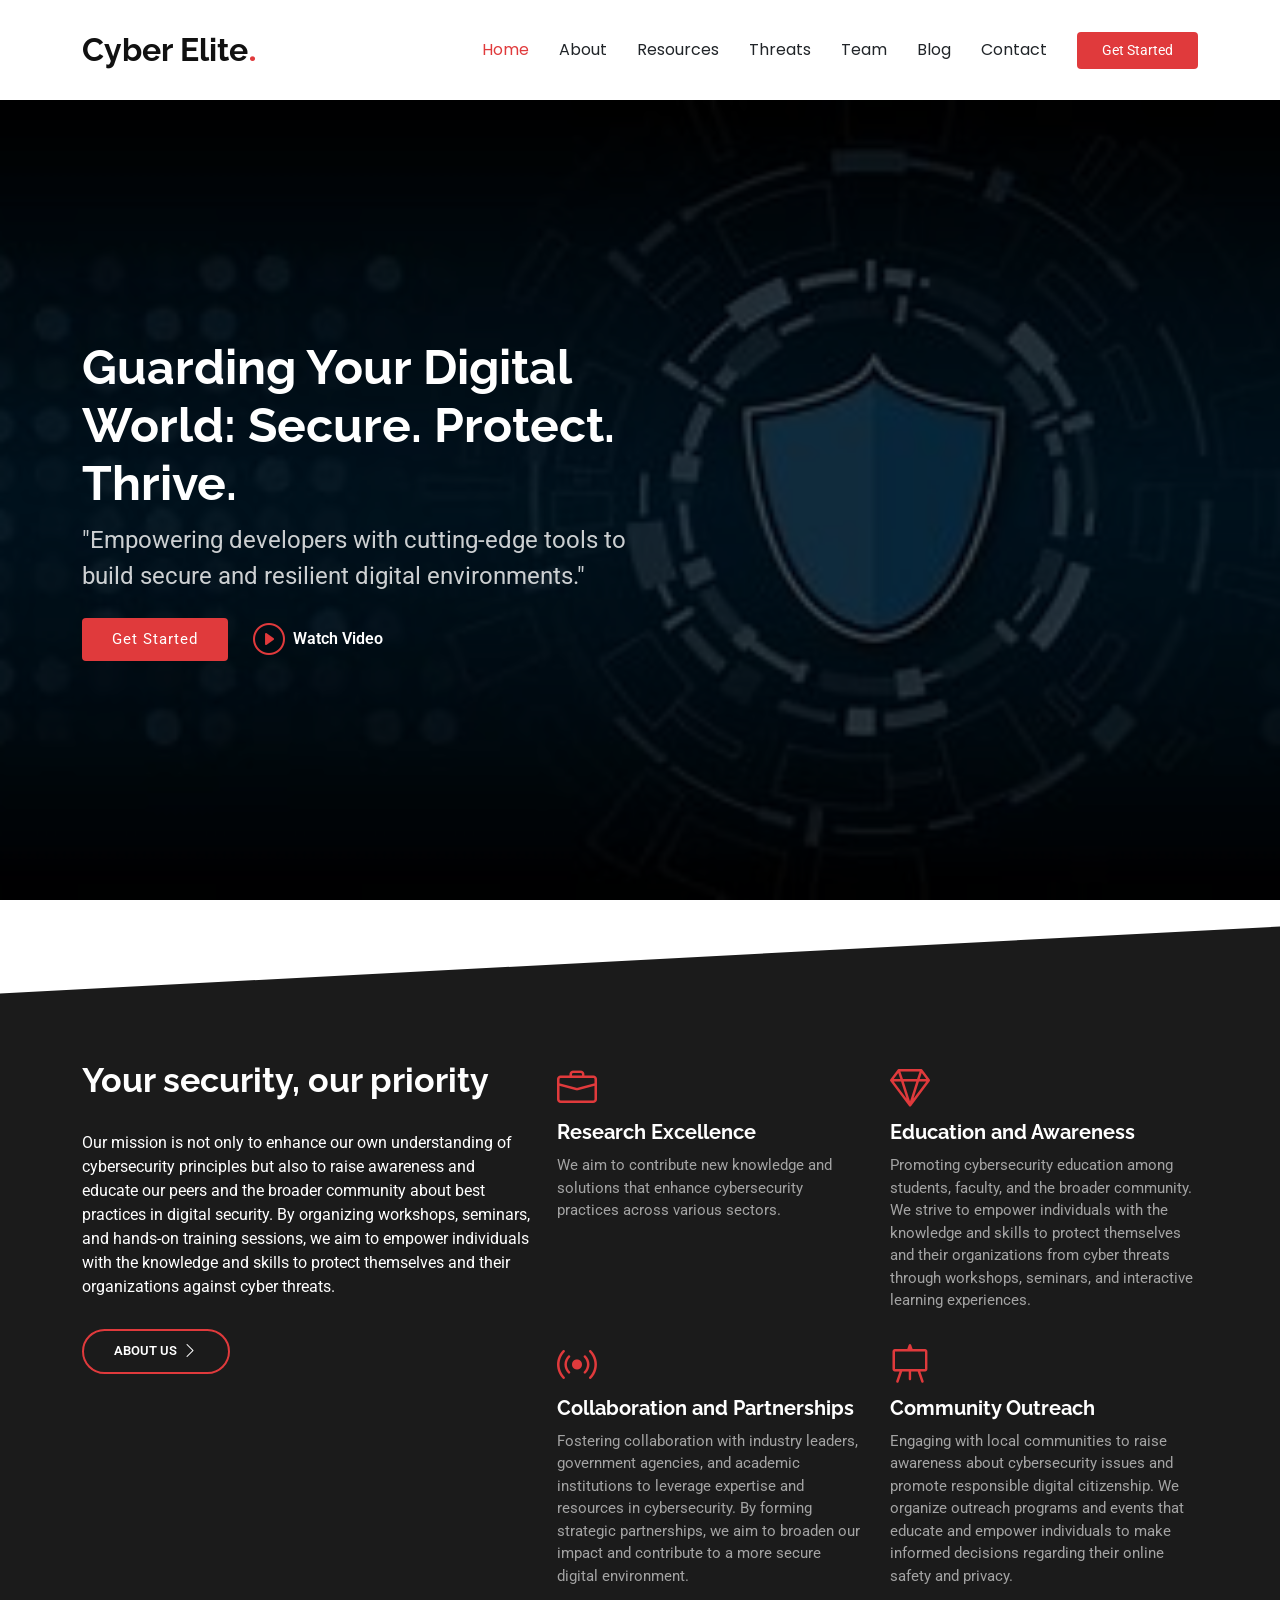
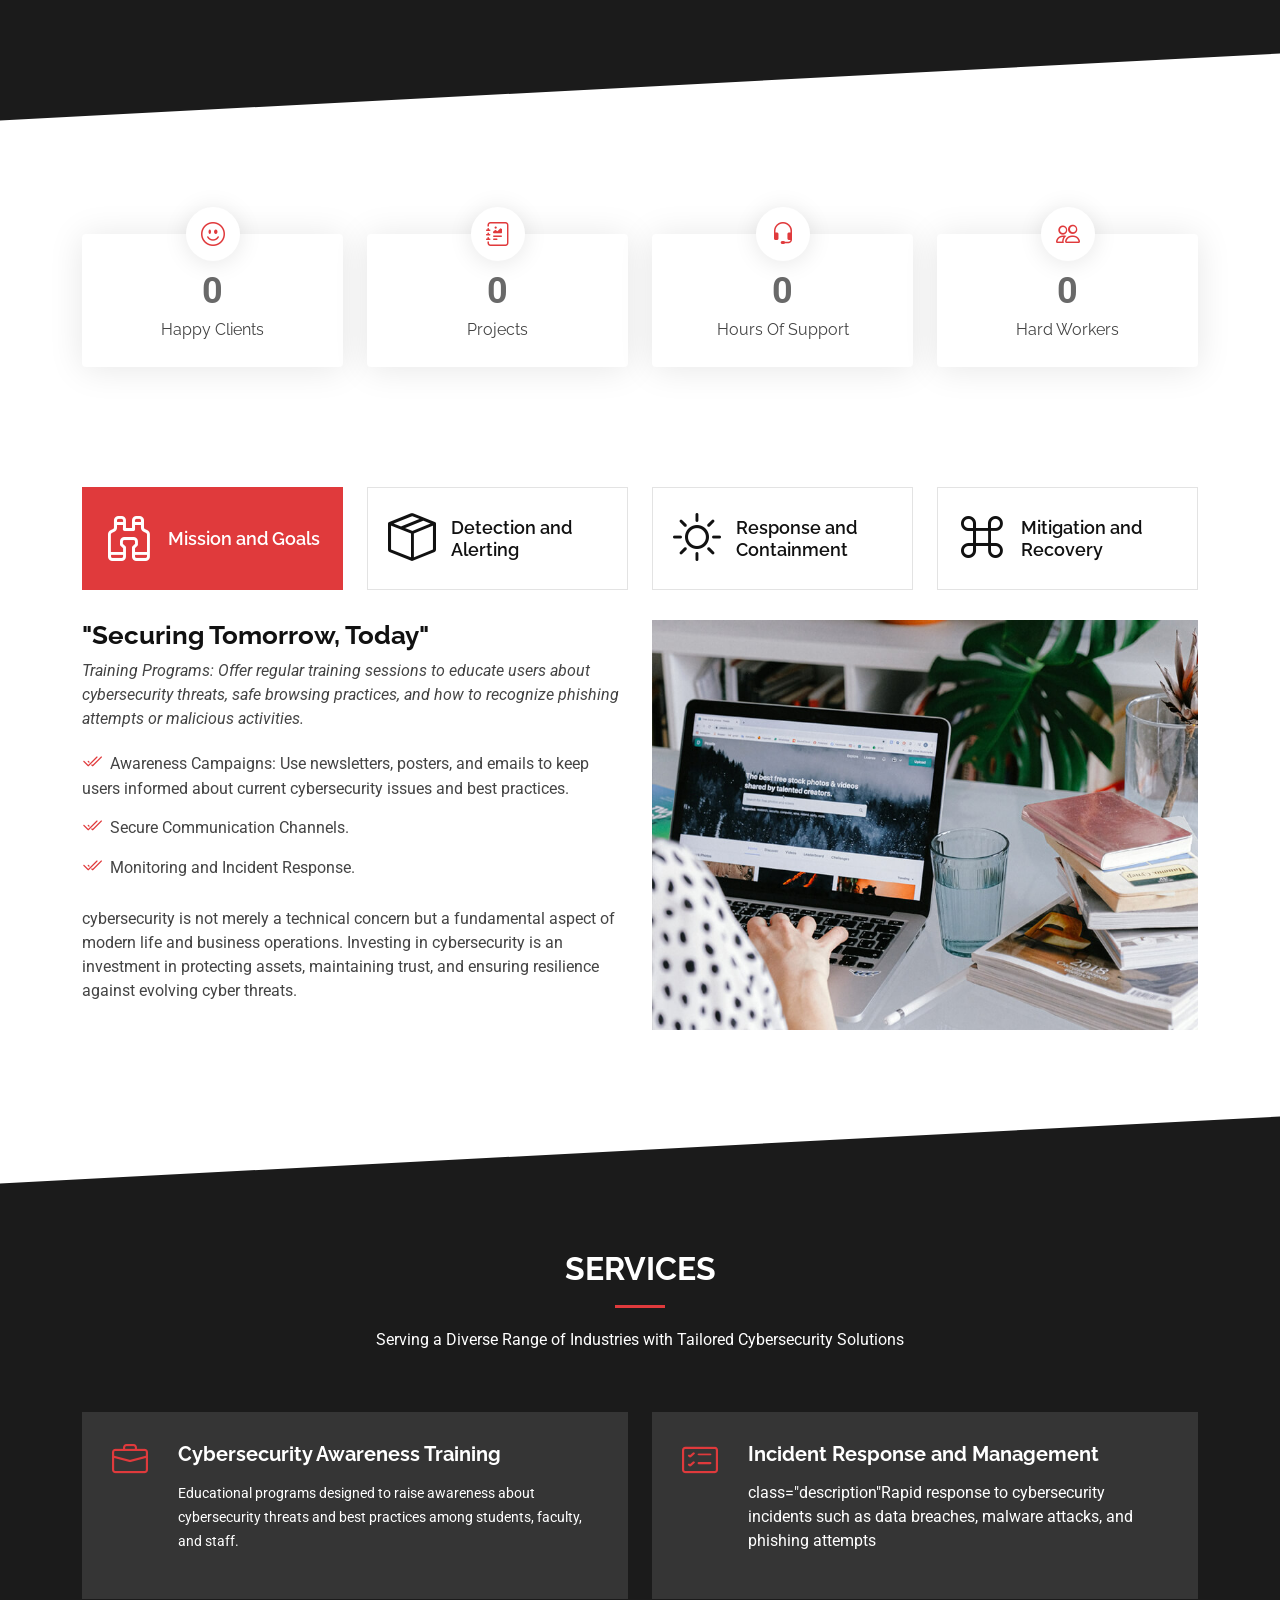
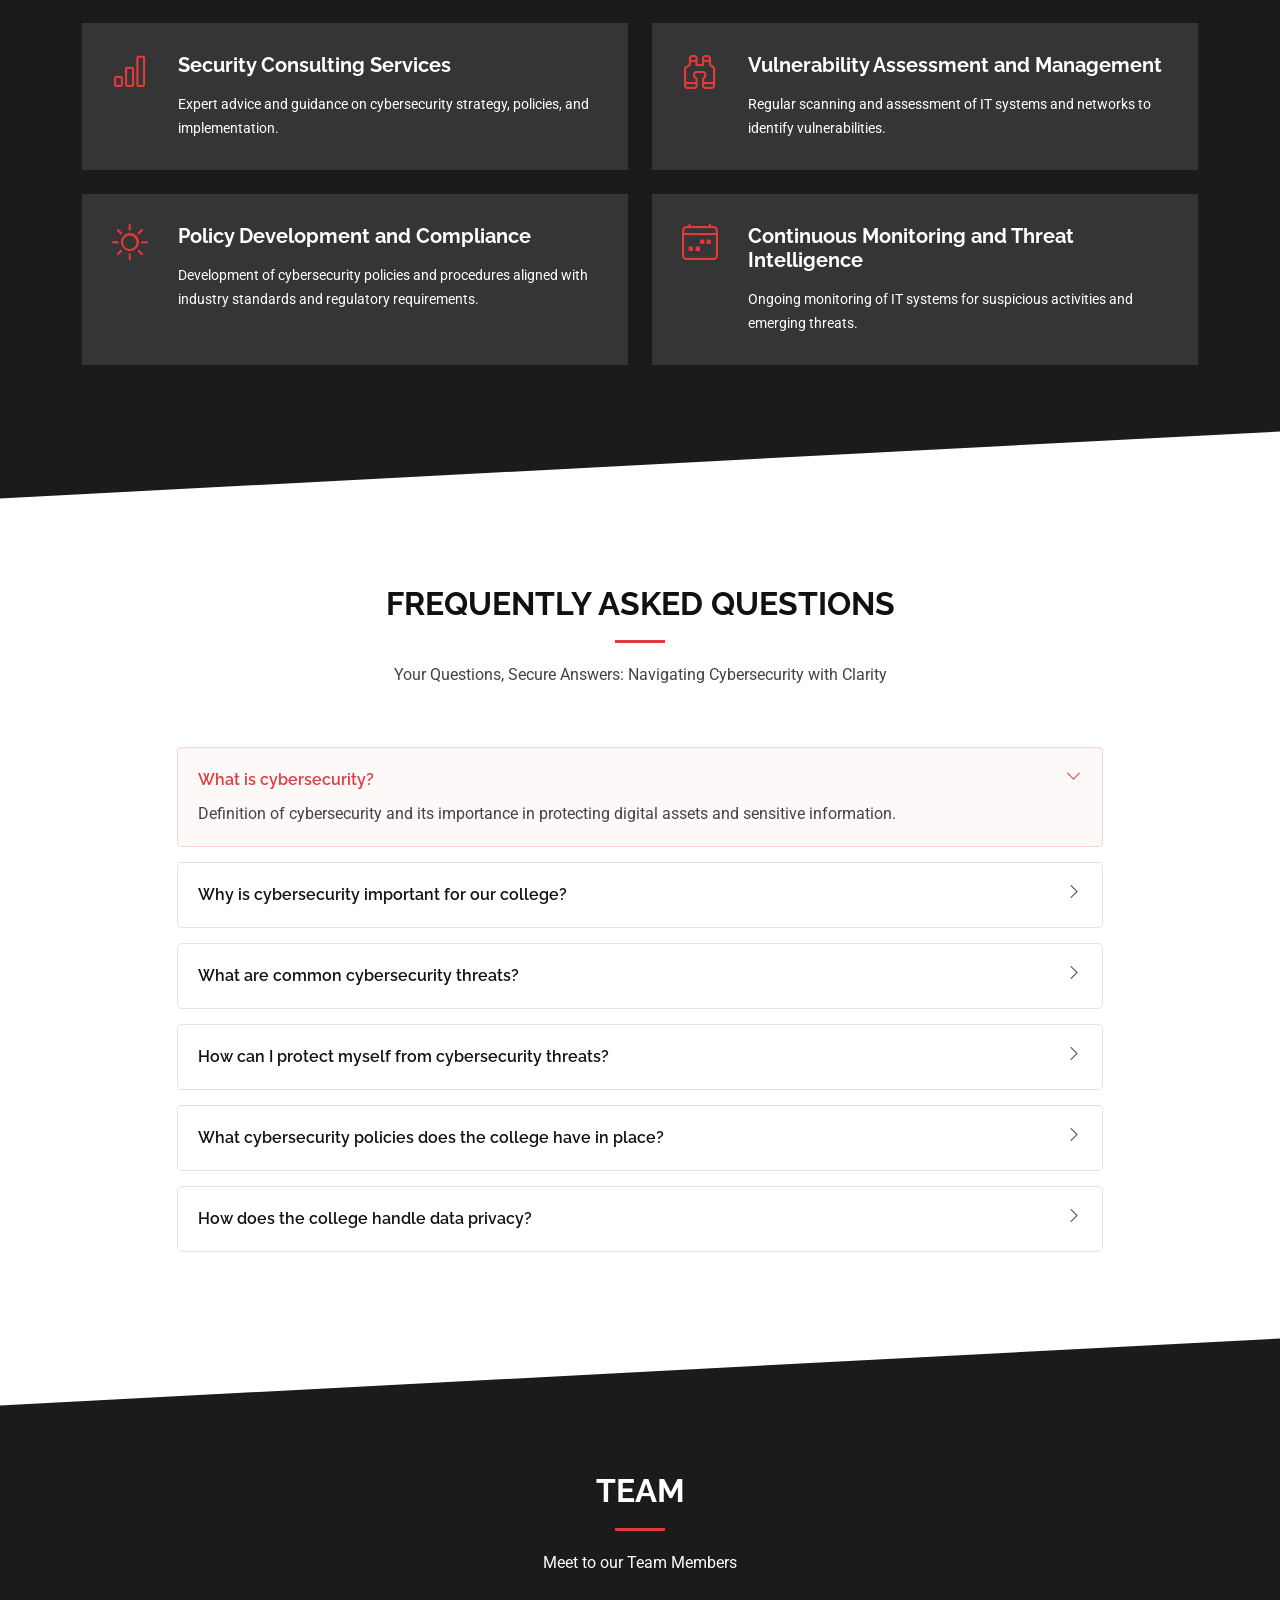
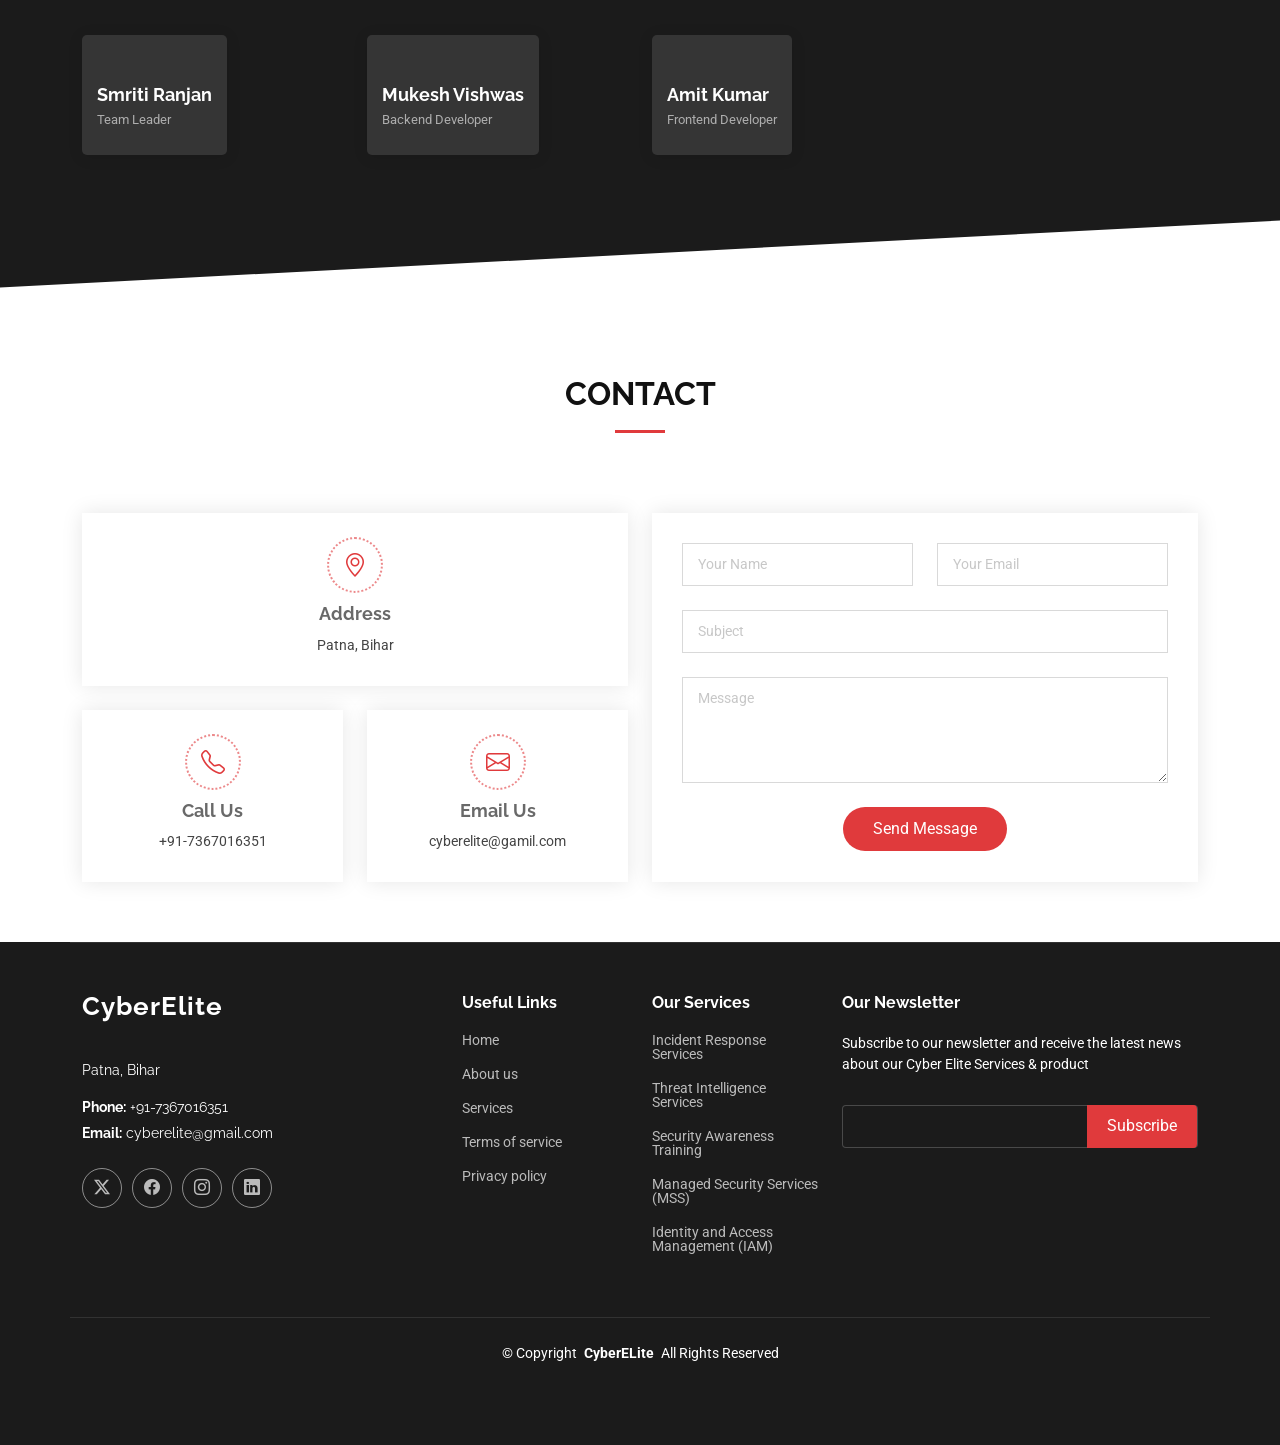
==== index.html @ 549f3710 "1st commit" ====
<!DOCTYPE html>
<html lang="en">

<head>
  <meta charset="utf-8">
  <meta content="width=device-width, initial-scale=1.0" name="viewport">
  <title>Cyber Elite</title>
  <meta content="" name="description">
  <meta content="" name="keywords">

  <!-- Favicons -->
  <link href="assets/img/favicon.png" rel="icon">
  <link href="assets/img/apple-touch-icon.png" rel="apple-touch-icon">

  <!-- Fonts -->
  <link href="https://fonts.googleapis.com" rel="preconnect">
  <link href="https://fonts.gstatic.com" rel="preconnect" crossorigin>
  <link href="https://fonts.googleapis.com/css2?family=Roboto:ital,wght@0,100;0,300;0,400;0,500;0,700;0,900;1,100;1,300;1,400;1,500;1,700;1,900&family=Poppins:ital,wght@0,100;0,200;0,300;0,400;0,500;0,600;0,700;0,800;0,900;1,100;1,200;1,300;1,400;1,500;1,600;1,700;1,800;1,900&family=Raleway:ital,wght@0,100;0,200;0,300;0,400;0,500;0,600;0,700;0,800;0,900;1,100;1,200;1,300;1,400;1,500;1,600;1,700;1,800;1,900&display=swap" rel="stylesheet">

  <!-- Vendor CSS Files -->
  <link href="assets/vendor/bootstrap/css/bootstrap.min.css" rel="stylesheet">
  <link href="assets/vendor/bootstrap-icons/bootstrap-icons.css" rel="stylesheet">
  <link href="assets/vendor/aos/aos.css" rel="stylesheet">
  <link href="assets/vendor/glightbox/css/glightbox.min.css" rel="stylesheet">
  <link href="assets/vendor/swiper/swiper-bundle.min.css" rel="stylesheet">

  <!-- Main CSS File -->
  <link href="assets/css/main.css" rel="stylesheet">

</head>

<body class="index-page">

  <header id="header" class="header d-flex align-items-center sticky-top">
    <div class="container-fluid container-xl position-relative d-flex align-items-center">

      <a href="index.html" class="logo d-flex align-items-center me-auto">
        <!-- Uncomment the line below if you also wish to use an image logo -->
        <!-- <img src="assets/img/logo.png" alt=""> -->
        <h1 class="sitename">Cyber Elite</h1>
        <span>.</span>
      </a>

      <nav id="navmenu" class="navmenu">
        <ul>
          <li><a href="#hero" class="active">Home<br></a></li>
          <li><a href="#about">About</a></li>
          <li><a href="#services">Resources</a></li>
          <li><a href="#portfolio">Threats</a></li>
          <li><a href="#team">Team</a></li>
          <li><a href="blog.html">Blog</a></li>
          <!-- <li class="dropdown"><a href="#"><span>Dropdown</span> <i class="bi bi-chevron-down toggle-dropdown"></i></a>
            <ul>
              <li><a href="#">Dropdown 1</a></li>
              <li class="dropdown"><a href="#"><span>Deep Dropdown</span> <i class="bi bi-chevron-down toggle-dropdown"></i></a>
                <ul>
                  <li><a href="#">Deep Dropdown 1</a></li>
                  <li><a href="#">Deep Dropdown 2</a></li>
                  <li><a href="#">Deep Dropdown 3</a></li>
                  <li><a href="#">Deep Dropdown 4</a></li>
                  <li><a href="#">Deep Dropdown 5</a></li>
                </ul>
              </li>
              <li><a href="#">Dropdown 2</a></li>
              <li><a href="#">Dropdown 3</a></li>
              <li><a href="#">Dropdown 4</a></li>
            </ul> 
          </li> -->
          <li><a href="#contact">Contact</a></li>
        </ul>
        <i class="mobile-nav-toggle d-xl-none bi bi-list"></i>
      </nav>

      <a class="btn-getstarted" href="registration.html">Get Started</a>

    </div>
  </header>

  <main class="main">

    <!-- Hero Section -->
    <section id="hero" class="hero section">

      <img src="assets/img/hero-bg.jpg" alt="" data-aos="fade-in">

      <div class="container">
        <div class="row">
          <div class="col-lg-6">
            <h2 data-aos="fade-up" data-aos-delay="100">Guarding Your Digital World: Secure. Protect. Thrive.</h2>
            <p data-aos="fade-up" data-aos-delay="200">"Empowering developers with cutting-edge tools to build secure and resilient digital environments."</p>
            <div class="d-flex mt-4" data-aos="fade-up" data-aos-delay="300">
              <a href="#about" class="btn-get-started">Get Started</a>
              <a href="" class="glightbox btn-watch-video d-flex align-items-center"><i class="bi bi-play-circle"></i><span>Watch Video</span></a>
            </div>

          </div>
        </div>
      </div>

    </section><!-- /Hero Section -->

    <!-- Clients Section -->
    <!-- <section id="clients" class="clients section">

      <div class="container" data-aos="fade-up" data-aos-delay="100">

        <div class="swiper init-swiper">
          <script type="application/json" class="swiper-config">
            {
              "loop": true,
              "speed": 600,
              "autoplay": {
                "delay": 5000
              },
              "slidesPerView": "auto",
              "pagination": {
                "el": ".swiper-pagination",
                "type": "bullets",
                "clickable": true
              },
              "breakpoints": {
                "320": {
                  "slidesPerView": 2,
                  "spaceBetween": 40
                },
                "480": {
                  "slidesPerView": 3,
                  "spaceBetween": 60
                },
                "640": {
                  "slidesPerView": 4,
                  "spaceBetween": 80
                },
                "992": {
                  "slidesPerView": 6,
                  "spaceBetween": 120
                }
              }
            }
          </script>
          <div class="swiper-wrapper align-items-center">
            <div class="swiper-slide"><img src="assets/img/clients/client-1.png" class="img-fluid" alt=""></div>
            <div class="swiper-slide"><img src="assets/img/clients/client-2.png" class="img-fluid" alt=""></div>
            <div class="swiper-slide"><img src="assets/img/clients/client-3.png" class="img-fluid" alt=""></div>
            <div class="swiper-slide"><img src="assets/img/clients/client-4.png" class="img-fluid" alt=""></div>
            <div class="swiper-slide"><img src="assets/img/clients/client-5.png" class="img-fluid" alt=""></div>
            <div class="swiper-slide"><img src="assets/img/clients/client-6.png" class="img-fluid" alt=""></div>
            <div class="swiper-slide"><img src="assets/img/clients/client-7.png" class="img-fluid" alt=""></div>
            <div class="swiper-slide"><img src="assets/img/clients/client-8.png" class="img-fluid" alt=""></div>
          </div>
          <div class="swiper-pagination"></div>
        </div>

      </div>

    </section> -->
    <!-- /Clients Section -->

    <!-- About Section -->
    <section id="about" class="about section section-bg dark-background">

      <div class="container position-relative">

        <div class="row gy-5">

          <div class="content col-xl-5 d-flex flex-column" data-aos="fade-up" data-aos-delay="100">
            <h3>Your security, our priority</h3>
            <p>
              Our mission is not only to enhance our own understanding of cybersecurity principles but also to raise awareness and educate our peers and the broader community about best practices in digital security. By organizing workshops, seminars, and hands-on training sessions, we aim to empower individuals with the knowledge and skills to protect themselves and their organizations against cyber threats.
            </p>
            <a href="#" class="about-btn align-self-center align-self-xl-start"><span>About us</span> <i class="bi bi-chevron-right"></i></a>
          </div>

          <div class="col-xl-7" data-aos="fade-up" data-aos-delay="200">
            <div class="row gy-4">

              <div class="col-md-6 icon-box position-relative">
                <i class="bi bi-briefcase"></i>
                <h4><a href="" class="stretched-link">Research Excellence</a></h4>
                <p>We aim to contribute new knowledge and solutions that enhance cybersecurity practices across various sectors.</p>
              </div><!-- Icon-Box -->

              <div class="col-md-6 icon-box position-relative">
                <i class="bi bi-gem"></i>
                <h4><a href="" class="stretched-link">Education and Awareness</a></h4>
                <p>Promoting cybersecurity education among students, faculty, and the broader community. We strive to empower individuals with the knowledge and skills to protect themselves and their organizations from cyber threats through workshops, seminars, and interactive learning experiences.</p>
              </div><!-- Icon-Box -->

              <div class="col-md-6 icon-box position-relative">
                <i class="bi bi-broadcast"></i>
                <h4><a href="" class="stretched-link">Collaboration and Partnerships</a></h4>
                <p>Fostering collaboration with industry leaders, government agencies, and academic institutions to leverage expertise and resources in cybersecurity. By forming strategic partnerships, we aim to broaden our impact and contribute to a more secure digital environment.</p>
              </div><!-- Icon-Box -->

              <div class="col-md-6 icon-box position-relative">
                <i class="bi bi-easel"></i>
                <h4><a href="" class="stretched-link">Community Outreach</a></h4>
                <p>Engaging with local communities to raise awareness about cybersecurity issues and promote responsible digital citizenship. We organize outreach programs and events that educate and empower individuals to make informed decisions regarding their online safety and privacy.</p>
              </div><!-- Icon-Box -->

            </div>
          </div>

        </div>

      </div>

    </section><!-- /About Section -->

    <!-- Stats Section -->
    <section id="stats" class="stats section">

      <div class="container" data-aos="fade-up" data-aos-delay="100">

        <div class="row gy-4">

          <div class="col-lg-3 col-md-6 d-flex flex-column align-items-center">
            <i class="bi bi-emoji-smile"></i>
            <div class="stats-item">
              <span data-purecounter-start="0" data-purecounter-end="0" data-purecounter-duration="1" class="purecounter"></span>
              <p>Happy Clients</p>
            </div>
          </div><!-- End Stats Item -->

          <div class="col-lg-3 col-md-6 d-flex flex-column align-items-center">
            <i class="bi bi-journal-richtext"></i>
            <div class="stats-item">
              <span data-purecounter-start="0" data-purecounter-end="0" data-purecounter-duration="1" class="purecounter"></span>
              <p>Projects</p>
            </div>
          </div><!-- End Stats Item -->

          <div class="col-lg-3 col-md-6 d-flex flex-column align-items-center">
            <i class="bi bi-headset"></i>
            <div class="stats-item">
              <span data-purecounter-start="0" data-purecounter-end="0" data-purecounter-duration="1" class="purecounter"></span>
              <p>Hours Of Support</p>
            </div>
          </div><!-- End Stats Item -->

          <div class="col-lg-3 col-md-6 d-flex flex-column align-items-center">
            <i class="bi bi-people"></i>
            <div class="stats-item">
              <span data-purecounter-start="0" data-purecounter-end="0" data-purecounter-duration="1" class="purecounter"></span>
              <p>Hard Workers</p>
            </div>
          </div><!-- End Stats Item -->

        </div>

      </div>

    </section><!-- /Stats Section -->

    <!-- Tabs Section -->
    <section id="tabs" class="tabs section">

      <div class="container">

        <ul class="nav nav-tabs row  d-flex" data-aos="fade-up" data-aos-delay="100">
          <li class="nav-item col-3">
            <a class="nav-link active show" data-bs-toggle="tab" data-bs-target="#tabs-tab-1">
              <i class="bi bi-binoculars"></i>
              <h4 class="d-none d-lg-block">Mission and Goals</h4>
            </a>
          </li>
          <li class="nav-item col-3">
            <a class="nav-link" data-bs-toggle="tab" data-bs-target="#tabs-tab-2">
              <i class="bi bi-box-seam"></i>
              <h4 class="d-none d-lg-block">Detection and Alerting</h4>
            </a>
          </li>
          <li class="nav-item col-3">
            <a class="nav-link" data-bs-toggle="tab" data-bs-target="#tabs-tab-3">
              <i class="bi bi-brightness-high"></i>
              <h4 class="d-none d-lg-block">Response and Containment</h4>
            </a>
          </li>
          <li class="nav-item col-3">
            <a class="nav-link" data-bs-toggle="tab" data-bs-target="#tabs-tab-4">
              <i class="bi bi-command"></i>
              <h4 class="d-none d-lg-block">Mitigation and Recovery</h4>
            </a>
          </li>
        </ul>
        <!-- End Tab Nav -->

        <div class="tab-content" data-aos="fade-up" data-aos-delay="200">

          <div class="tab-pane fade active show" id="tabs-tab-1">
            <div class="row">
              <div class="col-lg-6 order-2 order-lg-1 mt-3 mt-lg-0">
                <h3>"Securing Tomorrow, Today"</h3>
                <p class="fst-italic">
                  Training Programs: Offer regular training sessions to educate users about cybersecurity threats, safe browsing practices, and how to recognize phishing attempts or malicious activities.
                </p>
                <ul>
                  <li><i class="bi bi-check2-all"></i>
                    <spab>Awareness Campaigns: Use newsletters, posters, and emails to keep users informed about current cybersecurity issues and best practices.</spab>
                  </li>
                  <li><i class="bi bi-check2-all"></i> <span>Secure Communication Channels</span>.</li>
                  <li><i class="bi bi-check2-all"></i> <span>Monitoring and Incident Response.</span></li>
                </ul>
                <p>
                  cybersecurity is not merely a technical concern but a fundamental aspect of modern life and business operations. Investing in cybersecurity is an investment in protecting assets, maintaining trust, and ensuring resilience against evolving cyber threats.



                </p>
              </div>
              <div class="col-lg-6 order-1 order-lg-2 text-center">
                <img src="assets/img/working-1.jpg" alt="" class="img-fluid">
              </div>
            </div>
          </div><!-- End Tab Content Item -->
<!-- 
          <div class="tab-pane fade" id="tabs-tab-2">
            <div class="row">
              <div class="col-lg-6 order-2 order-lg-1 mt-3 mt-lg-0">
                <h3>Neque exercitationem debitis soluta quos debitis quo mollitia officia est</h3>
                <p>
                  Ullamco laboris nisi ut aliquip ex ea commodo consequat. Duis aute irure dolor in reprehenderit in voluptate
                  velit esse cillum dolore eu fugiat nulla pariatur. Excepteur sint occaecat cupidatat non proident, sunt in
                  culpa qui officia deserunt mollit anim id est laborum
                </p>
                <p class="fst-italic">
                  Lorem ipsum dolor sit amet, consectetur adipiscing elit, sed do eiusmod tempor incididunt ut labore et dolore
                  magna aliqua.
                </p>
                <ul>
                  <li><i class="bi bi-check2-all"></i> <span>Ullamco laboris nisi ut aliquip ex ea commodo consequat.</span></li>
                  <li><i class="bi bi-check2-all"></i> <span>Duis aute irure dolor in reprehenderit in voluptate velit.</span></li>
                  <li><i class="bi bi-check2-all"></i> <span>Provident mollitia neque rerum asperiores dolores quos qui a. Ipsum neque dolor voluptate nisi sed.</span></li>
                  <li><i class="bi bi-check2-all"></i> <span>Ullamco laboris nisi ut aliquip ex ea commodo consequat. Duis aute irure dolor in reprehenderit in voluptate trideta storacalaperda mastiro dolore eu fugiat nulla pariatur.</span></li>
                </ul>
              </div>
              <div class="col-lg-6 order-1 order-lg-2 text-center">
                <img src="assets/img/working-2.jpg" alt="" class="img-fluid">
              </div>
            </div>
          </div> -->
          <!-- End Tab Content Item -->
<!-- 
          <div class="tab-pane fade" id="tabs-tab-3">
            <div class="row">
              <div class="col-lg-6 order-2 order-lg-1 mt-3 mt-lg-0">
                <h3>Voluptatibus commodi ut accusamus ea repudiandae ut autem dolor ut assumenda</h3>
                <p>
                  Ullamco laboris nisi ut aliquip ex ea commodo consequat. Duis aute irure dolor in reprehenderit in voluptate
                  velit esse cillum dolore eu fugiat nulla pariatur. Excepteur sint occaecat cupidatat non proident, sunt in
                  culpa qui officia deserunt mollit anim id est laborum
                </p>
                <ul>
                  <li><i class="bi bi-check2-all"></i> <span>Ullamco laboris nisi ut aliquip ex ea commodo consequat.</span></li>
                  <li><i class="bi bi-check2-all"></i> <span>Duis aute irure dolor in reprehenderit in voluptate velit.</span></li>
                  <li><i class="bi bi-check2-all"></i> <span>Provident mollitia neque rerum asperiores dolores quos qui a. Ipsum neque dolor voluptate nisi sed.</span></li>
                </ul>
                <p class="fst-italic">
                  Lorem ipsum dolor sit amet, consectetur adipiscing elit, sed do eiusmod tempor incididunt ut labore et dolore
                  magna aliqua.
                </p>
              </div>
              <div class="col-lg-6 order-1 order-lg-2 text-center">
                <img src="assets/img/working-3.jpg" alt="" class="img-fluid">
              </div>
            </div>
          </div> -->
          <!-- End Tab Content Item -->

          <!-- <div class="tab-pane fade" id="tabs-tab-4">
            <div class="row">
              <div class="col-lg-6 order-2 order-lg-1 mt-3 mt-lg-0">
                <h3>Omnis fugiat ea explicabo sunt dolorum asperiores sequi inventore rerum</h3>
                <p>
                  Ullamco laboris nisi ut aliquip ex ea commodo consequat. Duis aute irure dolor in reprehenderit in voluptate
                  velit esse cillum dolore eu fugiat nulla pariatur. Excepteur sint occaecat cupidatat non proident, sunt in
                  culpa qui officia deserunt mollit anim id est laborum
                </p>
                <p class="fst-italic">
                  Lorem ipsum dolor sit amet, consectetur adipiscing elit, sed do eiusmod tempor incididunt ut labore et dolore
                  magna aliqua.
                </p>
                <ul>
                  <li><i class="bi bi-check2-all"></i> <span>Ullamco laboris nisi ut aliquip ex ea commodo consequat.</span></li>
                  <li><i class="bi bi-check2-all"></i> <span>Duis aute irure dolor in reprehenderit in voluptate velit.</span></li>
                  <li><i class="bi bi-check2-all"></i> <span>Ullamco laboris nisi ut aliquip ex ea commodo consequat. Duis aute irure dolor in reprehenderit in voluptate trideta storacalaperda mastiro dolore eu fugiat nulla pariatur.</span></li>
                </ul>
              </div>
              <div class="col-lg-6 order-1 order-lg-2 text-center">
                <img src="assets/img/working-4.jpg" alt="" class="img-fluid">
              </div>
            </div>
          </div> -->
          <!-- End Tab Content Item -->

        </div>

      </div>

    </section><!-- /Tabs Section -->

    <!-- Services Section -->
    <section id="services" class="services section section-bg dark-background">

      <!-- Section Title -->
      <div class="container section-title" data-aos="fade-up">
        <h2>Services</h2>
        <p>Serving a Diverse Range of Industries with Tailored
          Cybersecurity
          Solutions</p>
      </div><!-- End Section Title -->

      <div class="container">

        <div class="row gy-4">

          <div class="col-md-6" data-aos="fade-up" data-aos-delay="100">
            <div class="service-item d-flex position-relative h-100">
              <i class="bi bi-briefcase icon flex-shrink-0"></i>
              <div>
                <h4 class="title"><a href="service-details.html" class="stretched-link">Cybersecurity Awareness Training</a></h4>
                <p class="description">Educational programs designed to raise awareness about cybersecurity threats and best practices among students, faculty, and staff.</p>
              </div>
            </div>
          </div><!-- End Service Item -->

          <div class="col-md-6" data-aos="fade-up" data-aos-delay="200">
            <div class="service-item d-flex position-relative h-100">
              <i class="bi bi-card-checklist icon flex-shrink-0"></i>
              <div>
                <h4 class="title"><a href="service-details.html" class="stretched-link">Incident Response and Management</a></h4>
                <p> class="description"Rapid response to cybersecurity incidents such as data breaches, malware attacks, and phishing attempts</p>
              </div>
            </div>
          </div><!-- End Service Item -->

          <div class="col-md-6" data-aos="fade-up" data-aos-delay="300">
            <div class="service-item d-flex position-relative h-100">
              <i class="bi bi-bar-chart icon flex-shrink-0"></i>
              <div>
                <h4 class="title"><a href="service-details.html" class="stretched-link">Security Consulting Services</a></h4>
                <p class="description">Expert advice and guidance on cybersecurity strategy, policies, and implementation.</p>
              </div>
            </div>
          </div><!-- End Service Item -->

          <div class="col-md-6" data-aos="fade-up" data-aos-delay="400">
            <div class="service-item d-flex position-relative h-100">
              <i class="bi bi-binoculars icon flex-shrink-0"></i>
              <div>
                <h4 class="title"><a href="service-details.html" class="stretched-link">Vulnerability Assessment and Management</a></h4>
                <p class="description">Regular scanning and assessment of IT systems and networks to identify vulnerabilities.</p>
              </div>
            </div>
          </div><!-- End Service Item -->

          <div class="col-md-6" data-aos="fade-up" data-aos-delay="500">
            <div class="service-item d-flex position-relative h-100">
              <i class="bi bi-brightness-high icon flex-shrink-0"></i>
              <div>
                <h4 class="title"><a href="service-details.html" class="stretched-link">Policy Development and Compliance</a></h4>
                <p class="description">Development of cybersecurity policies and procedures aligned with industry standards and regulatory requirements.</p>
              </div>
            </div>
          </div><!-- End Service Item -->

          <div class="col-md-6" data-aos="fade-up" data-aos-delay="600">
            <div class="service-item d-flex position-relative h-100">
              <i class="bi bi-calendar4-week icon flex-shrink-0"></i>
              <div>
                <h4 class="title"><a href="service-details.html" class="stretched-link">Continuous Monitoring and Threat Intelligence</a></h4>
                <p class="description">Ongoing monitoring of IT systems for suspicious activities and emerging threats.</p>
              </div>
            </div>
          </div><!-- End Service Item -->

        </div>

      </div>

    </section><!-- /Services Section -->

  

    <!-- Faq Section -->
    <section id="faq" class="faq section">

      <!-- Section Title -->
      <div class="container section-title" data-aos="fade-up">
        <h2>Frequently Asked Questions</h2>
        <p>Your Questions, Secure Answers: Navigating Cybersecurity with Clarity</p>
      </div><!-- End Section Title -->

      <div class="container">

        <div class="row justify-content-center">

          <div class="col-lg-10" data-aos="fade-up" data-aos-delay="100">

            <div class="faq-container">

              <div class="faq-item faq-active">
                <h3>What is cybersecurity?</h3>
                <div class="faq-content">
                  <p>Definition of cybersecurity and its importance in protecting digital assets and sensitive information.</p>
                </div>
                <i class="faq-toggle bi bi-chevron-right"></i>
              </div><!-- End Faq item-->

              <div class="faq-item">
                <h3>Why is cybersecurity important for our college?</h3>
                <div class="faq-content">
                  <p>Explanation of the specific risks faced by educational institutions and the potential impact of cyber threats.</p>
                </div>
                <i class="faq-toggle bi bi-chevron-right"></i>
              </div><!-- End Faq item-->

              <div class="faq-item">
                <h3>What are common cybersecurity threats?</h3>
                <div class="faq-content">
                  <p>Overview of common threats such as malware, phishing, ransomware, and social engineering, with examples.</p>
                </div>
                <i class="faq-toggle bi bi-chevron-right"></i>
              </div><!-- End Faq item-->

              <div class="faq-item">
                <h3>How can I protect myself from cybersecurity threats?</h3>
                <div class="faq-content">
                  <p>Tips and best practices for students, faculty, and staff to enhance their personal cybersecurity posture.</p>
                </div>
                <i class="faq-toggle bi bi-chevron-right"></i>
              </div><!-- End Faq item-->

              <div class="faq-item">
                <h3>What cybersecurity policies does the college have in place?</h3>
                <div class="faq-content">
                  <p>Overview of the college’s cybersecurity policies, including data protection, access control, and incident response.</p>
                </div>
                <i class="faq-toggle bi bi-chevron-right"></i>
              </div><!-- End Faq item-->

              <div class="faq-item">
                <h3>How does the college handle data privacy?</h3>
                <div class="faq-content">
                  <p>Explanation of how the college protects and manages personal and sensitive information in compliance with privacy regulations.</p>
                </div>
                <i class="faq-toggle bi bi-chevron-right"></i>
              </div><!-- End Faq item-->

            </div>

          </div><!-- End Faq Column-->

        </div>

      </div>

    </section><!-- /Faq Section -->

    <!-- Team Section -->
    <section id="team" class="team section section-bg dark-background">

      <!-- Section Title -->
      <div class="container section-title" data-aos="fade-up">
        <h2>Team</h2>
        <p> Meet to our Team Members</p>
      </div><!-- End Section Title -->

      <div class="container">

        <div class="row gy-4">

          <div class="col-lg-3 col-md-6 d-flex align-items-stretch" data-aos="fade-up" data-aos-delay="100">
            <div class="team-member">
              <div class="member-img">
                <img src="C:\Users\Smriti-R\Downloads\CyberElite\smriti\assets\img\team\Smriti.jpeg" class="img-fluid" alt="">
                <div class="social">
                  <a href=""><i class="bi bi-twitter-x"></i></a>
                  <a href=""><i class="bi bi-facebook"></i></a>
                  <a href=""><i class="bi bi-instagram"></i></a>
                  <a href=""><i class="bi bi-linkedin"></i></a>
                </div>
              </div>
              <div class="member-info">
                <h4>Smriti Ranjan</h4>
                <span>Team Leader</span>
              </div>
            </div>
          </div><!-- End Team Member -->

          <div class="col-lg-3 col-md-6 d-flex align-items-stretch" data-aos="fade-up" data-aos-delay="200">
            <div class="team-member">
              <div class="member-img">
                <img src="C:\Users\Smriti-R\Downloads\CyberElite\smriti\assets\img\team\Mukesh.jpg" class="img-fluid" alt="">
                <div class="social">
                  <a href=""><i class="bi bi-twitter-x"></i></a>
                  <a href=""><i class="bi bi-facebook"></i></a>
                  <a href=""><i class="bi bi-instagram"></i></a>
                  <a href=""><i class="bi bi-linkedin"></i></a>
                </div>
              </div>
              <div class="member-info">
                <h4>Mukesh Vishwas</h4>
                <span>Backend Developer</span>
              </div>
            </div>
          </div><!-- End Team Member -->

          <div class="col-lg-3 col-md-6 d-flex align-items-stretch" data-aos="fade-up" data-aos-delay="300">
            <div class="team-member">
              <div class="member-img">
                <img src="C:\Users\Smriti-R\Downloads\CyberElite\smriti\assets\img\team\Amit.jpeg" class="img-fluid" alt="">
                <div class="social">
                  <a href=""><i class="bi bi-twitter-x"></i></a>
                  <a href=""><i class="bi bi-facebook"></i></a>
                  <a href=""><i class="bi bi-instagram"></i></a>
                  <a href=""><i class="bi bi-linkedin"></i></a>
                </div>
              </div>
              <div class="member-info">
                <h4>Amit Kumar</h4>
                <span>Frontend Developer</span>
              </div>
            </div>
          </div><!-- End Team Member -->

          

        </div>

      </div>

    </section><!-- /Team Section -->

    <!-- Contact Section -->
    <section id="contact" class="contact section">

      <!-- Section Title -->
      <div class="container section-title" data-aos="fade-up">
        <h2>Contact</h2>
        <p></p>
      </div><!-- End Section Title -->

      <div class="container" data-aos="fade-up" data-aos-delay="100">

        <div class="row gy-4">
          <div class="col-lg-6 ">
            <div class="row gy-4">

              <div class="col-lg-12">
                <div class="info-item d-flex flex-column justify-content-center align-items-center" data-aos="fade-up" data-aos-delay="200">
                  <i class="bi bi-geo-alt"></i>
                  <h3>Address</h3>
                  <p>Patna, Bihar</p>
                </div>
              </div><!-- End Info Item -->

              <div class="col-md-6">
                <div class="info-item d-flex flex-column justify-content-center align-items-center" data-aos="fade-up" data-aos-delay="300">
                  <i class="bi bi-telephone"></i>
                  <h3>Call Us</h3>
                  <p>+91-7367016351</p>
                </div>
              </div><!-- End Info Item -->

              <div class="col-md-6">
                <div class="info-item d-flex flex-column justify-content-center align-items-center" data-aos="fade-up" data-aos-delay="400">
                  <i class="bi bi-envelope"></i>
                  <h3>Email Us</h3>
                  <p>cyberelite@gamil.com</p>
                </div>
              </div><!-- End Info Item -->

            </div>
          </div>

          <div class="col-lg-6">
            <form action="#" method="post" class="php-email-form" data-aos="fade-up" data-aos-delay="500">
              <div class="row gy-4">

                <div class="col-md-6">
                  <input type="text" name="name" class="form-control" placeholder="Your Name" required="">
                </div>

                <div class="col-md-6 ">
                  <input type="email" class="form-control" name="email" placeholder="Your Email" required="">
                </div>

                <div class="col-md-12">
                  <input type="text" class="form-control" name="subject" placeholder="Subject" required="">
                </div>

                <div class="col-md-12">
                  <textarea class="form-control" name="message" rows="4" placeholder="Message" required=""></textarea>
                </div>

                <div class="col-md-12 text-center">
                  <div class="loading">Loading</div>
                  <div class="error-message"></div>
                  <div class="sent-message">Your message has been sent. Thank you!</div>

                  <button type="submit">Send Message</button>
                </div>

              </div>
            </form>
          </div><!-- End Contact Form -->

        </div>

      </div>

    </section><!-- /Contact Section -->

  </main>

  <footer id="footer" class="footer dark-background">

    <div class="container footer-top">
      <div class="row gy-4">
        <div class="col-lg-4 col-md-6 footer-about">
          <a href="index.html" class="logo d-flex align-items-center">
            <span class="sitename">CyberElite</span>
          </a>
          <div class="footer-contact pt-3">
           
            <p>Patna, Bihar</p>
            <p class="mt-3"><strong>Phone:</strong> <span>+91-7367016351</span></p>
            <p><strong>Email:</strong> <span>cyberelite@gmail.com</span></p>
          </div>
          <div class="social-links d-flex mt-4">
            <a href=""><i class="bi bi-twitter-x"></i></a>
            <a href=""><i class="bi bi-facebook"></i></a>
            <a href=""><i class="bi bi-instagram"></i></a>
            <a href=""><i class="bi bi-linkedin"></i></a>
          </div>
        </div>

        <div class="col-lg-2 col-md-3 footer-links">
          <h4>Useful Links</h4>
          <ul>
            <li><a href="#">Home</a></li>
            <li><a href="#">About us</a></li>
            <li><a href="#">Services</a></li>
            <li><a href="#">Terms of service</a></li>
            <li><a href="#">Privacy policy</a></li>
          </ul>
        </div>

        <div class="col-lg-2 col-md-3 footer-links">
          <h4>Our Services</h4>
          <ul>
            <li><a href="#">Incident Response Services</a></li>
            <li><a href="#">Threat Intelligence Services</a></li>
            <li><a href="#">Security Awareness Training</a></li>
            <li><a href="#">Managed Security Services (MSS)</a></li>
            <li><a href="#">Identity and Access Management (IAM)</a></li>
          </ul>
        </div>

        <div class="col-lg-4 col-md-12 footer-newsletter">
          <h4>Our Newsletter</h4>
          <p>Subscribe to our newsletter and receive the latest news about our Cyber Elite Services & product</p>
          <form action="forms/newsletter.php" method="post" class="php-email-form">
            <div class="newsletter-form"><input type="email" name="email"><input type="submit" value="Subscribe"></div>
            <div class="loading">Loading</div>
            <div class="error-message"></div>
            <div class="sent-message">Your subscription request has been sent. Thank you!</div>
          </form>
        </div>

      </div>
    </div>

    <div class="container copyright text-center mt-4">
      <p>© <span>Copyright</span> <strong class="px-1 sitename">CyberELite</strong> <span>All Rights Reserved</span></p>
      <div class="credits">
        <!-- All the links in the footer should remain intact. -->
        <!-- You can delete the links only if you've purchased the pro version. -->
        <!-- Licensing information: https://bootstrapmade.com/license/ -->
        <!-- Purchase the pro version with working PHP/AJAX contact form: [buy-url] -->
      
      </div>
    </div>

  </footer>

  <!-- Scroll Top -->
  <a href="#" id="scroll-top" class="scroll-top d-flex align-items-center justify-content-center"><i class="bi bi-arrow-up-short"></i></a>

  <!-- Vendor JS Files -->
  <script src="assets/vendor/bootstrap/js/bootstrap.bundle.min.js"></script>
  <script src="assets/vendor/php-email-form/validate.js"></script>
  <script src="assets/vendor/aos/aos.js"></script>
  <script src="assets/vendor/glightbox/js/glightbox.min.js"></script>
  <script src="assets/vendor/swiper/swiper-bundle.min.js"></script>
  <script src="assets/vendor/purecounter/purecounter_vanilla.js"></script>
  <script src="assets/vendor/imagesloaded/imagesloaded.pkgd.min.js"></script>
  <script src="assets/vendor/isotope-layout/isotope.pkgd.min.js"></script>

  <!-- Main JS File -->
  <script src="assets/js/main.js"></script>

</body>

</html>
---- assets/css/main.css ----
/**
* Template Name: Presento
* Template URL: https://bootstrapmade.com/presento-bootstrap-corporate-template/
* Updated: Jun 29 2024 with Bootstrap v5.3.3
* Author: BootstrapMade.com
* License: https://bootstrapmade.com/license/
*/

/*--------------------------------------------------------------
# Font & Color Variables
# Help: https://bootstrapmade.com/color-system/
--------------------------------------------------------------*/
/* Fonts */
:root {
  --default-font: "Roboto",  system-ui, -apple-system, "Segoe UI", Roboto, "Helvetica Neue", Arial, "Noto Sans", "Liberation Sans", sans-serif, "Apple Color Emoji", "Segoe UI Emoji", "Segoe UI Symbol", "Noto Color Emoji";
  --heading-font: "Raleway",  sans-serif;
  --nav-font: "Poppins",  sans-serif;
}

/* Global Colors - The following color variables are used throughout the website. Updating them here will change the color scheme of the entire website */
:root { 
  --background-color: #ffffff; /* Background color for the entire website, including individual sections */
  --default-color: #444444; /* Default color used for the majority of the text content across the entire website */
  --heading-color: #111111; /* Color for headings, subheadings and title throughout the website */
  --accent-color: #e03a3c; /* Accent color that represents your brand on the website. It's used for buttons, links, and other elements that need to stand out */
  --surface-color: #ffffff; /* The surface color is used as a background of boxed elements within sections, such as cards, icon boxes, or other elements that require a visual separation from the global background. */
  --contrast-color: #ffffff; /* Contrast color for text, ensuring readability against backgrounds of accent, heading, or default colors. */
}

/* Nav Menu Colors - The following color variables are used specifically for the navigation menu. They are separate from the global colors to allow for more customization options */
:root {
  --nav-color: #212529;  /* The default color of the main navmenu links */
  --nav-hover-color: #e03a3c; /* Applied to main navmenu links when they are hovered over or active */
  --nav-mobile-background-color: #ffffff; /* Used as the background color for mobile navigation menu */
  --nav-dropdown-background-color: #ffffff; /* Used as the background color for dropdown items that appear when hovering over primary navigation items */
  --nav-dropdown-color: #212529; /* Used for navigation links of the dropdown items in the navigation menu. */
  --nav-dropdown-hover-color: #e03a3c; /* Similar to --nav-hover-color, this color is applied to dropdown navigation links when they are hovered over. */
}

/* Color Presets - These classes override global colors when applied to any section or element, providing reuse of the sam color scheme. */

.light-background {
  --background-color: #f9f9f9;
  --surface-color: #ffffff;
}

.dark-background {
  --background-color: #1b1b1b;
  --default-color: #ffffff;
  --heading-color: #ffffff;
  --surface-color: #353535;
  --contrast-color: #ffffff;
}

/* Smooth scroll */
:root {
  scroll-behavior: smooth;
}

/*--------------------------------------------------------------
# General Styling & Shared Classes
--------------------------------------------------------------*/
body {
  color: var(--default-color);
  background-color: var(--background-color);
  font-family: var(--default-font);
}

a {
  color: var(--accent-color);
  text-decoration: none;
  transition: 0.3s;
}

a:hover {
  color: color-mix(in srgb, var(--accent-color), transparent 25%);
  text-decoration: none;
}

h1,
h2,
h3,
h4,
h5,
h6 {
  color: var(--heading-color);
  font-family: var(--heading-font);
}

/* PHP Email Form Messages
------------------------------*/
.php-email-form .error-message {
  display: none;
  background: #df1529;
  color: #ffffff;
  text-align: left;
  padding: 15px;
  margin-bottom: 24px;
  font-weight: 600;
}

.php-email-form .sent-message {
  display: none;
  color: #ffffff;
  background: #059652;
  text-align: center;
  padding: 15px;
  margin-bottom: 24px;
  font-weight: 600;
}

.php-email-form .loading {
  display: none;
  background: var(--surface-color);
  text-align: center;
  padding: 15px;
  margin-bottom: 24px;
}

.php-email-form .loading:before {
  content: "";
  display: inline-block;
  border-radius: 50%;
  width: 24px;
  height: 24px;
  margin: 0 10px -6px 0;
  border: 3px solid var(--accent-color);
  border-top-color: var(--surface-color);
  animation: php-email-form-loading 1s linear infinite;
}

@keyframes php-email-form-loading {
  0% {
    transform: rotate(0deg);
  }

  100% {
    transform: rotate(360deg);
  }
}

/* Pulsating Play Button
------------------------------*/
.pulsating-play-btn {
  width: 94px;
  height: 94px;
  background: radial-gradient(var(--accent-color) 50%, color-mix(in srgb, var(--accent-color), transparent 75%) 52%);
  border-radius: 50%;
  display: block;
  position: relative;
  overflow: hidden;
}

.pulsating-play-btn:before {
  content: "";
  position: absolute;
  width: 120px;
  height: 120px;
  animation-delay: 0s;
  animation: pulsate-play-btn 2s;
  animation-direction: forwards;
  animation-iteration-count: infinite;
  animation-timing-function: steps;
  opacity: 1;
  border-radius: 50%;
  border: 5px solid color-mix(in srgb, var(--accent-color), transparent 30%);
  top: -15%;
  left: -15%;
  background: rgba(198, 16, 0, 0);
}

.pulsating-play-btn:after {
  content: "";
  position: absolute;
  left: 50%;
  top: 50%;
  transform: translateX(-40%) translateY(-50%);
  width: 0;
  height: 0;
  border-top: 10px solid transparent;
  border-bottom: 10px solid transparent;
  border-left: 15px solid #fff;
  z-index: 100;
  transition: all 400ms cubic-bezier(0.55, 0.055, 0.675, 0.19);
}

.pulsating-play-btn:hover:before {
  content: "";
  position: absolute;
  left: 50%;
  top: 50%;
  transform: translateX(-40%) translateY(-50%);
  width: 0;
  height: 0;
  border: none;
  border-top: 10px solid transparent;
  border-bottom: 10px solid transparent;
  border-left: 15px solid #fff;
  z-index: 200;
  animation: none;
  border-radius: 0;
}

.pulsating-play-btn:hover:after {
  border-left: 15px solid var(--accent-color);
  transform: scale(20);
}

@keyframes pulsate-play-btn {
  0% {
    transform: scale(0.6, 0.6);
    opacity: 1;
  }

  100% {
    transform: scale(1, 1);
    opacity: 0;
  }
}

/*--------------------------------------------------------------
# Global Header
--------------------------------------------------------------*/
.header {
  color: var(--default-color);
  background-color: var(--background-color);
  padding: 20px 0;
  transition: all 0.5s;
  z-index: 997;
}

.header .logo {
  line-height: 1;
}

.header .logo img {
  max-height: 36px;
  margin-right: 8px;
}

.header .logo h1 {
  font-size: 32px;
  margin: 0;
  font-weight: 700;
  color: var(--heading-color);
}

.header .logo span {
  font-size: 32px;
  font-weight: 700;
  color: var(--accent-color);
}

.header .btn-getstarted,
.header .btn-getstarted:focus {
  color: var(--contrast-color);
  background: var(--accent-color);
  font-size: 14px;
  padding: 8px 25px;
  margin: 0 0 0 30px;
  border-radius: 4px;
  transition: 0.3s;
}

.header .btn-getstarted:hover,
.header .btn-getstarted:focus:hover {
  color: var(--contrast-color);
  background: color-mix(in srgb, var(--accent-color), transparent 15%);
}

@media (max-width: 1200px) {
  .header .logo {
    order: 1;
  }

  .header .btn-getstarted,
  .header .btn-getstarted:focus {
    order: 2;
    margin: 0 15px 0 0;
    padding: 6px 15px;
  }

  .header .navmenu {
    order: 3;
  }
}

.scrolled .header {
  box-shadow: 0px 0 18px rgba(0, 0, 0, 0.1);
}

/*--------------------------------------------------------------
# Navigation Menu
--------------------------------------------------------------*/
/* Navmenu - Desktop */
@media (min-width: 1200px) {
  .navmenu {
    padding: 0;
  }

  .navmenu ul {
    margin: 0;
    padding: 0;
    display: flex;
    list-style: none;
    align-items: center;
  }

  .navmenu li {
    position: relative;
  }

  .navmenu a,
  .navmenu a:focus {
    color: var(--nav-color);
    padding: 18px 15px;
    font-size: 16px;
    font-family: var(--nav-font);
    font-weight: 400;
    display: flex;
    align-items: center;
    justify-content: space-between;
    white-space: nowrap;
    transition: 0.3s;
  }

  .navmenu a i,
  .navmenu a:focus i {
    font-size: 12px;
    line-height: 0;
    margin-left: 5px;
    transition: 0.3s;
  }

  .navmenu li:last-child a {
    padding-right: 0;
  }

  .navmenu li:hover>a,
  .navmenu .active,
  .navmenu .active:focus {
    color: var(--nav-hover-color);
  }

  .navmenu .dropdown ul {
    margin: 0;
    padding: 10px 0;
    background: var(--nav-dropdown-background-color);
    display: block;
    position: absolute;
    visibility: hidden;
    left: 14px;
    top: 130%;
    opacity: 0;
    transition: 0.3s;
    border-radius: 4px;
    z-index: 99;
    box-shadow: 0px 0px 30px rgba(0, 0, 0, 0.1);
  }

  .navmenu .dropdown ul li {
    min-width: 200px;
  }

  .navmenu .dropdown ul a {
    padding: 10px 20px;
    font-size: 15px;
    text-transform: none;
    color: var(--nav-dropdown-color);
  }

  .navmenu .dropdown ul a i {
    font-size: 12px;
  }

  .navmenu .dropdown ul a:hover,
  .navmenu .dropdown ul .active:hover,
  .navmenu .dropdown ul li:hover>a {
    color: var(--nav-dropdown-hover-color);
  }

  .navmenu .dropdown:hover>ul {
    opacity: 1;
    top: 100%;
    visibility: visible;
  }

  .navmenu .dropdown .dropdown ul {
    top: 0;
    left: -90%;
    visibility: hidden;
  }

  .navmenu .dropdown .dropdown:hover>ul {
    opacity: 1;
    top: 0;
    left: -100%;
    visibility: visible;
  }
}

/* Navmenu - Mobile */
@media (max-width: 1199px) {
  .mobile-nav-toggle {
    color: var(--nav-color);
    font-size: 28px;
    line-height: 0;
    margin-right: 10px;
    cursor: pointer;
    transition: color 0.3s;
  }

  .navmenu {
    padding: 0;
    z-index: 9997;
  }

  .navmenu ul {
    display: none;
    position: absolute;
    inset: 60px 20px 20px 20px;
    padding: 10px 0;
    margin: 0;
    border-radius: 6px;
    background-color: var(--nav-mobile-background-color);
    overflow-y: auto;
    transition: 0.3s;
    z-index: 9998;
    box-shadow: 0px 0px 30px rgba(0, 0, 0, 0.1);
  }

  .navmenu a,
  .navmenu a:focus {
    color: var(--nav-dropdown-color);
    padding: 10px 20px;
    font-family: var(--nav-font);
    font-size: 17px;
    font-weight: 500;
    display: flex;
    align-items: center;
    justify-content: space-between;
    white-space: nowrap;
    transition: 0.3s;
  }

  .navmenu a i,
  .navmenu a:focus i {
    font-size: 12px;
    line-height: 0;
    margin-left: 5px;
    width: 30px;
    height: 30px;
    display: flex;
    align-items: center;
    justify-content: center;
    border-radius: 50%;
    transition: 0.3s;
    background-color: color-mix(in srgb, var(--accent-color), transparent 90%);
  }

  .navmenu a i:hover,
  .navmenu a:focus i:hover {
    background-color: var(--accent-color);
    color: var(--contrast-color);
  }

  .navmenu a:hover,
  .navmenu .active,
  .navmenu .active:focus {
    color: var(--nav-dropdown-hover-color);
  }

  .navmenu .active i,
  .navmenu .active:focus i {
    background-color: var(--accent-color);
    color: var(--contrast-color);
    transform: rotate(180deg);
  }

  .navmenu .dropdown ul {
    position: static;
    display: none;
    z-index: 99;
    padding: 10px 0;
    margin: 10px 20px;
    background-color: var(--nav-dropdown-background-color);
    border: 1px solid color-mix(in srgb, var(--default-color), transparent 90%);
    box-shadow: none;
    transition: all 0.5s ease-in-out;
  }

  .navmenu .dropdown ul ul {
    background-color: rgba(33, 37, 41, 0.1);
  }

  .navmenu .dropdown>.dropdown-active {
    display: block;
    background-color: rgba(33, 37, 41, 0.03);
  }

  .mobile-nav-active {
    overflow: hidden;
  }

  .mobile-nav-active .mobile-nav-toggle {
    color: #fff;
    position: absolute;
    font-size: 32px;
    top: 15px;
    right: 15px;
    margin-right: 0;
    z-index: 9999;
  }

  .mobile-nav-active .navmenu {
    position: fixed;
    overflow: hidden;
    inset: 0;
    background: rgba(33, 37, 41, 0.8);
    transition: 0.3s;
  }

  .mobile-nav-active .navmenu>ul {
    display: block;
  }
}

/*--------------------------------------------------------------
# Global Footer
--------------------------------------------------------------*/
.footer {
  color: var(--default-color);
  background-color: var(--background-color);
  font-size: 14px;
  padding-bottom: 50px;
  position: relative;
}

.footer .footer-top {
  padding-top: 50px;
  border-top: 1px solid color-mix(in srgb, var(--default-color), transparent 90%);
}

.footer .footer-about .logo {
  line-height: 1;
  margin-bottom: 25px;
}

.footer .footer-about .logo img {
  max-height: 40px;
  margin-right: 6px;
}

.footer .footer-about .logo span {
  font-size: 26px;
  font-weight: 700;
  letter-spacing: 1px;
  font-family: var(--heading-font);
  color: var(--heading-color);
}

.footer .footer-about p {
  font-size: 14px;
  font-family: var(--heading-font);
}

.footer .social-links a {
  display: flex;
  align-items: center;
  justify-content: center;
  width: 40px;
  height: 40px;
  border-radius: 50%;
  border: 1px solid color-mix(in srgb, var(--default-color), transparent 50%);
  font-size: 16px;
  color: color-mix(in srgb, var(--default-color), transparent 30%);
  margin-right: 10px;
  transition: 0.3s;
}

.footer .social-links a:hover {
  color: var(--accent-color);
  border-color: var(--accent-color);
}

.footer h4 {
  font-size: 16px;
  font-weight: bold;
  position: relative;
  padding-bottom: 12px;
}

.footer .footer-links {
  margin-bottom: 30px;
}

.footer .footer-links ul {
  list-style: none;
  padding: 0;
  margin: 0;
}

.footer .footer-links ul i {
  padding-right: 2px;
  font-size: 12px;
  line-height: 0;
}

.footer .footer-links ul li {
  padding: 10px 0;
  display: flex;
  align-items: center;
}

.footer .footer-links ul li:first-child {
  padding-top: 0;
}

.footer .footer-links ul a {
  color: color-mix(in srgb, var(--default-color), transparent 30%);
  display: inline-block;
  line-height: 1;
}

.footer .footer-links ul a:hover {
  color: var(--accent-color);
}

.footer .footer-contact p {
  margin-bottom: 5px;
}

.footer .footer-newsletter .newsletter-form {
  margin-top: 30px;
  margin-bottom: 30px;
  padding: 6px 8px;
  position: relative;
  border-radius: 4px;
  border: 1px solid color-mix(in srgb, var(--default-color), transparent 80%);
  display: flex;
  background-color: var(--background-color);
  transition: 0.3s;
}

.footer .footer-newsletter .newsletter-form:focus-within {
  border-color: var(--accent-color);
}

.footer .footer-newsletter .newsletter-form input[type=email] {
  border: 0;
  padding: 4px;
  width: 100%;
  background-color: var(--background-color);
  color: var(--default-color);
}

.footer .footer-newsletter .newsletter-form input[type=email]:focus-visible {
  outline: none;
}

.footer .footer-newsletter .newsletter-form input[type=submit] {
  border: 0;
  font-size: 16px;
  padding: 0 20px;
  margin: -7px -8px -7px 0;
  background: var(--accent-color);
  color: var(--contrast-color);
  transition: 0.3s;
  border-radius: 0 4px 4px 0;
}

.footer .footer-newsletter .newsletter-form input[type=submit]:hover {
  background: color-mix(in srgb, var(--accent-color), transparent 20%);
}

.footer .copyright {
  padding-top: 25px;
  padding-bottom: 25px;
  border-top: 1px solid color-mix(in srgb, var(--default-color), transparent 90%);
}

.footer .copyright p {
  margin-bottom: 0;
}

.footer .credits {
  margin-top: 6px;
  font-size: 13px;
}

/*--------------------------------------------------------------
# Scroll Top Button
--------------------------------------------------------------*/
.scroll-top {
  position: fixed;
  visibility: hidden;
  opacity: 0;
  right: 15px;
  bottom: 15px;
  z-index: 99999;
  background-color: var(--accent-color);
  width: 40px;
  height: 40px;
  border-radius: 4px;
  transition: all 0.4s;
}

.scroll-top i {
  font-size: 24px;
  color: var(--contrast-color);
  line-height: 0;
}

.scroll-top:hover {
  background-color: color-mix(in srgb, var(--accent-color), transparent 20%);
  color: var(--contrast-color);
}

.scroll-top.active {
  visibility: visible;
  opacity: 1;
}

/*--------------------------------------------------------------
# Disable aos animation delay on mobile devices
--------------------------------------------------------------*/
@media screen and (max-width: 768px) {
  [data-aos-delay] {
    transition-delay: 0 !important;
  }
}

/*--------------------------------------------------------------
# Global Page Titles & Breadcrumbs
--------------------------------------------------------------*/
.page-title {
  --background-color: var(--alt-background-color);
  --default-color: #ffffff;
  --heading-color: #ffffff;
  color: var(--default-color);
  background-color: var(--background-color);
  padding: 20px 0;
  position: relative;
}

.page-title h1 {
  font-size: 28px;
  font-weight: 700;
  margin: 0;
}

.page-title .breadcrumbs ol {
  display: flex;
  flex-wrap: wrap;
  list-style: none;
  padding: 0 0 10px 0;
  margin: 0;
  font-size: 14px;
  font-weight: 400;
}

.page-title .breadcrumbs ol li+li {
  padding-left: 10px;
}

.page-title .breadcrumbs ol li+li::before {
  content: "/";
  display: inline-block;
  padding-right: 10px;
  color: color-mix(in srgb, var(--default-color), transparent 50%);
}

/*--------------------------------------------------------------
# Global Sections
--------------------------------------------------------------*/
section,
.section {
  color: var(--default-color);
  background-color: var(--background-color);
  padding: 60px 0;
  scroll-margin-top: 100px;
  overflow: clip;
}

.section-bg {
  background-color: transparent;
  padding: 160px 0;
  position: relative;
}

.section-bg:before {
  content: "";
  background-color: var(--background-color);
  position: absolute;
  bottom: 60px;
  top: 60px;
  left: 0;
  right: 0;
  transform: skewY(-3deg);
}

.section-bg .container {
  position: relative;
}

@media (max-width: 1199px) {

  section,
  .section {
    scroll-margin-top: 66px;
  }
}

/*--------------------------------------------------------------
# Global Section Titles
--------------------------------------------------------------*/
.section-title {
  text-align: center;
  padding-bottom: 60px;
  position: relative;
}

.section-title h2 {
  font-size: 32px;
  font-weight: 700;
  margin-bottom: 20px;
  padding-bottom: 20px;
  position: relative;
  text-transform: uppercase;
}

.section-title h2:after {
  content: "";
  position: absolute;
  display: block;
  width: 50px;
  height: 3px;
  background: var(--accent-color);
  left: 0;
  right: 0;
  bottom: 0;
  margin: auto;
}

.section-title p {
  margin-bottom: 0;
}

/*--------------------------------------------------------------
# Hero Section
--------------------------------------------------------------*/
.hero {
  --default-color: #ffffff;
  --background-color: #000000;
  --heading-color: #ffffff;
  width: 100%;
  min-height: calc(100vh - 100px);
  position: relative;
  padding: 80px 0;
  display: flex;
  align-items: center;
  justify-content: center;
  color: var(--default-color);
}

.hero img {
  position: absolute;
  inset: 0;
  display: block;
  width: 100%;
  height: 100%;
  object-fit: cover;
  z-index: 1;
}

.hero:before {
  content: "";
  background: color-mix(in srgb, var(--background-color), transparent 30%);
  position: absolute;
  inset: 0;
  z-index: 2;
}

.hero .container {
  position: relative;
  z-index: 3;
}

.hero h2 {
  margin: 0;
  font-size: 48px;
  font-weight: 700;
}

.hero p {
  color: color-mix(in srgb, var(--default-color), transparent 20%);
  margin: 10px 0 0 0;
  font-size: 24px;
}

.hero .btn-get-started {
  font-weight: 400;
  font-size: 15px;
  letter-spacing: 1px;
  display: inline-block;
  padding: 10px 30px;
  border-radius: 4px;
  transition: 0.3s;
  background: var(--accent-color);
  color: var(--contrast-color);
}

.hero .btn-get-started:hover {
  background: color-mix(in srgb, var(--accent-color), transparent 20%);
}

.hero .btn-watch-video {
  font-size: 16px;
  transition: 0.5s;
  margin-left: 25px;
  font-weight: 600;
  color: var(--default-color);
}

.hero .btn-watch-video i {
  color: var(--accent-color);
  font-size: 32px;
  transition: 0.3s;
  line-height: 0;
  margin-right: 8px;
}

.hero .btn-watch-video:hover {
  color: var(--accent-color);
}

.hero .btn-watch-video:hover i {
  color: color-mix(in srgb, var(--accent-color), transparent 20%);
}

@media (max-width: 768px) {
  .hero h2 {
    font-size: 32px;
  }

  .hero p {
    font-size: 18px;
  }
}

/*--------------------------------------------------------------
# Clients Section
--------------------------------------------------------------*/
.clients .swiper-slide img {
  opacity: 0.5;
  transition: 0.3s;
  filter: grayscale(100);
}

.clients .swiper-slide img:hover {
  filter: none;
  opacity: 1;
}

.clients .swiper-wrapper {
  height: auto;
}

.clients .swiper-pagination {
  margin-top: 20px;
  position: relative;
}

.clients .swiper-pagination .swiper-pagination-bullet {
  width: 12px;
  height: 12px;
  opacity: 1;
  background-color: color-mix(in srgb, var(--default-color), transparent 80%);
}

.clients .swiper-pagination .swiper-pagination-bullet-active {
  background-color: var(--accent-color);
}

/*--------------------------------------------------------------
# About Section
--------------------------------------------------------------*/
.about .content h3 {
  font-weight: 700;
  font-size: 34px;
  margin-bottom: 30px;
}

.about .content p {
  margin-bottom: 30px;
}

.about .content .about-btn {
  padding: 8px 30px 9px 30px;
  color: var(--default-color);
  border-radius: 50px;
  transition: 0.3s;
  text-transform: uppercase;
  font-weight: 600;
  font-size: 13px;
  display: inline-flex;
  align-items: center;
  border: 2px solid var(--accent-color);
}

.about .content .about-btn i {
  font-size: 16px;
  padding-left: 5px;
}

.about .content .about-btn:hover {
  background: var(--accent-color);
  color: var(--contrast-color);
}

.about .icon-box i {
  font-size: 40px;
  color: var(--accent-color);
  margin-bottom: 10px;
}

.about .icon-box h4 {
  font-size: 20px;
  font-weight: 700;
  margin: 0 0 10px 0;
}

.about .icon-box h4 a {
  color: var(--heading-color);
  transition: 0.3s;
}

.about .icon-box p {
  font-size: 15px;
  color: color-mix(in srgb, var(--default-color), transparent 40%);
  margin-bottom: 0;
}

.about .icon-box:hover h4 a {
  color: var(--accent-color);
}

/*--------------------------------------------------------------
# Stats Section
--------------------------------------------------------------*/
.stats i {
  background-color: var(--surface-color);
  color: var(--accent-color);
  box-shadow: 0px 2px 25px rgba(0, 0, 0, 0.1);
  width: 54px;
  height: 54px;
  font-size: 24px;
  border-radius: 50px;
  border: 2px solid var(--background-color);
  display: inline-flex;
  align-items: center;
  justify-content: center;
  position: relative;
  z-index: 1;
}

.stats .stats-item {
  background-color: var(--surface-color);
  margin-top: -27px;
  padding: 30px 30px 25px 30px;
  width: 100%;
  position: relative;
  text-align: center;
  box-shadow: 0px 2px 35px rgba(0, 0, 0, 0.1);
  border-radius: 4px;
  z-index: 0;
}

.stats .stats-item span {
  font-size: 36px;
  display: block;
  font-weight: 700;
  color: color-mix(in srgb, var(--default-color), transparent 20%);
}

.stats .stats-item p {
  padding: 0;
  margin: 0;
  font-family: var(--heading-font);
  font-size: 16px;
}

/*--------------------------------------------------------------
# Tabs Section
--------------------------------------------------------------*/
.tabs .nav-tabs {
  border: 0;
}

.tabs .nav-link {
  color: var(--heading-color);
  border: 1px solid color-mix(in srgb, var(--default-color), transparent 85%);
  padding: 15px 20px;
  transition: 0.3s;
  border-radius: 0;
  display: flex;
  align-items: center;
  justify-content: center;
  cursor: pointer;
  height: 100%;
}

.tabs .nav-link i {
  padding-right: 15px;
  font-size: 48px;
}

.tabs .nav-link h4 {
  font-size: 18px;
  font-weight: 600;
  margin: 0;
}

.tabs .nav-link:hover {
  color: var(--accent-color);
  border-color: var(--accent-color);
}

.tabs .nav-link.active {
  background: var(--accent-color);
  color: var(--contrast-color);
  border-color: var(--accent-color);
}

.tabs .nav-link.active h4 {
  color: var(--contrast-color);
}

@media (max-width: 768px) {
  .tabs .nav-link i {
    padding: 0;
    line-height: 1;
    font-size: 36px;
  }
}

@media (max-width: 575px) {
  .tabs .nav-link {
    padding: 15px;
  }

  .tabs .nav-link i {
    font-size: 24px;
  }
}

.tabs .tab-content {
  margin-top: 30px;
}

.tabs .tab-pane h3 {
  color: var(--heading-color);
  font-weight: 700;
  font-size: 26px;
}

.tabs .tab-pane ul {
  list-style: none;
  padding: 0;
}

.tabs .tab-pane ul li {
  padding-bottom: 10px;
}

.tabs .tab-pane ul i {
  font-size: 20px;
  padding-right: 4px;
  color: var(--accent-color);
}

.tabs .tab-pane p:last-child {
  margin-bottom: 0;
}

/*--------------------------------------------------------------
# Services Section
--------------------------------------------------------------*/
.services .service-item {
  background-color: var(--surface-color);
  padding: 30px;
  transition: 0.3s;
}

.services .service-item .icon {
  font-size: 36px;
  line-height: 0;
  margin-right: 30px;
  color: var(--accent-color);
}

.services .service-item .title {
  font-weight: 700;
  margin-bottom: 15px;
  font-size: 20px;
}

.services .service-item .title a {
  color: var(--heading-color);
}

.services .service-item .description {
  line-height: 24px;
  font-size: 14px;
  margin: 0;
}

.services .service-item:hover {
  background-color: color-mix(in srgb, var(--surface-color) 90%, white 5%);
}

/*--------------------------------------------------------------
# Portfolio Section
--------------------------------------------------------------*/
.portfolio .portfolio-filters {
  padding: 0;
  margin: 0 auto 20px auto;
  list-style: none;
  text-align: center;
}

.portfolio .portfolio-filters li {
  cursor: pointer;
  display: inline-block;
  padding: 0;
  font-size: 18px;
  font-weight: 500;
  margin: 0 10px;
  line-height: 1;
  margin-bottom: 5px;
  transition: all 0.3s ease-in-out;
}

.portfolio .portfolio-filters li:hover,
.portfolio .portfolio-filters li.filter-active {
  color: var(--accent-color);
}

.portfolio .portfolio-filters li:first-child {
  margin-left: 0;
}

.portfolio .portfolio-filters li:last-child {
  margin-right: 0;
}

@media (max-width: 575px) {
  .portfolio .portfolio-filters li {
    font-size: 14px;
    margin: 0 5px;
  }
}

.portfolio .portfolio-content {
  position: relative;
  overflow: hidden;
}

.portfolio .portfolio-content img {
  transition: 0.3s;
}

.portfolio .portfolio-content .portfolio-info {
  opacity: 0;
  position: absolute;
  inset: 0;
  z-index: 3;
  transition: all ease-in-out 0.3s;
  background: rgba(0, 0, 0, 0.6);
  padding: 15px;
}

.portfolio .portfolio-content .portfolio-info h4 {
  font-size: 14px;
  padding: 5px 10px;
  font-weight: 400;
  color: #ffffff;
  display: inline-block;
  background-color: var(--accent-color);
}

.portfolio .portfolio-content .portfolio-info p {
  position: absolute;
  bottom: 10px;
  text-align: center;
  display: inline-block;
  left: 0;
  right: 0;
  font-size: 16px;
  font-weight: 600;
  color: rgba(255, 255, 255, 0.8);
}

.portfolio .portfolio-content .portfolio-info .preview-link,
.portfolio .portfolio-content .portfolio-info .details-link {
  position: absolute;
  left: calc(50% - 40px);
  font-size: 26px;
  top: calc(50% - 14px);
  color: #fff;
  transition: 0.3s;
  line-height: 1.2;
}

.portfolio .portfolio-content .portfolio-info .preview-link:hover,
.portfolio .portfolio-content .portfolio-info .details-link:hover {
  color: var(--accent-color);
}

.portfolio .portfolio-content .portfolio-info .details-link {
  left: 50%;
  font-size: 34px;
  line-height: 0;
}

.portfolio .portfolio-content:hover .portfolio-info {
  opacity: 1;
}

.portfolio .portfolio-content:hover img {
  transform: scale(1.1);
}

/*--------------------------------------------------------------
# Testimonials Section
--------------------------------------------------------------*/
.testimonials .testimonial-item {
  background-color: var(--surface-color);
  box-shadow: 0px 2px 15px rgba(0, 0, 0, 0.1);
  box-sizing: content-box;
  padding: 30px;
  margin: 30px 15px;
  position: relative;
  height: 100%;
}

.testimonials .testimonial-item .testimonial-img {
  width: 90px;
  border-radius: 50px;
  margin-right: 15px;
}

.testimonials .testimonial-item h3 {
  font-size: 18px;
  font-weight: bold;
  margin: 10px 0 5px 0;
}

.testimonials .testimonial-item h4 {
  font-size: 14px;
  color: color-mix(in srgb, var(--default-color), transparent 40%);
  margin: 0;
}

.testimonials .testimonial-item .stars {
  margin: 10px 0;
}

.testimonials .testimonial-item .stars i {
  color: #ffc107;
  margin: 0 1px;
}

.testimonials .testimonial-item .quote-icon-left,
.testimonials .testimonial-item .quote-icon-right {
  color: color-mix(in srgb, var(--accent-color), transparent 50%);
  font-size: 26px;
  line-height: 0;
}

.testimonials .testimonial-item .quote-icon-left {
  display: inline-block;
  left: -5px;
  position: relative;
}

.testimonials .testimonial-item .quote-icon-right {
  display: inline-block;
  right: -5px;
  position: relative;
  top: 10px;
  transform: scale(-1, -1);
}

.testimonials .testimonial-item p {
  font-style: italic;
  margin: 15px auto 15px auto;
}

.testimonials .swiper-wrapper {
  height: auto;
}

.testimonials .swiper-pagination {
  margin-top: 20px;
  position: relative;
}

.testimonials .swiper-pagination .swiper-pagination-bullet {
  width: 12px;
  height: 12px;
  background-color: color-mix(in srgb, var(--default-color), transparent 85%);
  opacity: 1;
}

.testimonials .swiper-pagination .swiper-pagination-bullet-active {
  background-color: var(--accent-color);
}

@media (max-width: 767px) {
  .testimonials .testimonial-wrap {
    padding-left: 0;
  }

  .testimonials .testimonial-item {
    padding: 30px;
    margin: 15px;
  }

  .testimonials .testimonial-item .testimonial-img {
    position: static;
    left: auto;
  }
}

/*--------------------------------------------------------------
# Pricing Section
--------------------------------------------------------------*/
.pricing .pricing-item {
  background-color: var(--surface-color);
  padding: 60px 40px;
  box-shadow: 0 3px 20px -2px rgba(0, 0, 0, 0.1);
  height: 100%;
  position: relative;
}

.pricing h3 {
  font-weight: 600;
  margin-bottom: 15px;
  font-size: 20px;
}

.pricing h4 {
  font-size: 48px;
  color: var(--accent-color);
  font-family: var(--heading-font);
  font-weight: 400;
}

.pricing h4 sup {
  font-size: 28px;
}

.pricing h4 span {
  color: color-mix(in srgb, var(--default-color), transparent 60%);
  font-size: 18px;
}

.pricing ul {
  padding: 20px 0;
  list-style: none;
  color: color-mix(in srgb, var(--default-color), transparent 30%);
  text-align: left;
  line-height: 20px;
}

.pricing ul li {
  padding: 10px 0;
  display: flex;
  align-items: center;
}

.pricing ul i {
  color: #059652;
  font-size: 24px;
  padding-right: 3px;
}

.pricing ul .na {
  color: color-mix(in srgb, var(--default-color), transparent 60%);
}

.pricing ul .na i {
  color: color-mix(in srgb, var(--default-color), transparent 60%);
}

.pricing ul .na span {
  text-decoration: line-through;
}

.pricing .buy-btn {
  color: color-mix(in srgb, var(--default-color), transparent 40%);
  background-color: var(--background-color);
  display: inline-block;
  padding: 8px 35px 10px 35px;
  border-radius: 4px;
  border: 1px solid color-mix(in srgb, var(--default-color), transparent 60%);
  transition: none;
  font-size: 16px;
  font-weight: 500;
  font-family: var(--heading-font);
  transition: 0.3s;
}

.pricing .buy-btn:hover {
  background: var(--accent-color);
  border-color: var(--accent-color);
  color: var(--contrast-color);
}

.pricing .featured {
  z-index: 10;
}

.pricing .featured .pricing-item {
  background: var(--accent-color);
}

@media (min-width: 992px) {
  .pricing .featured .pricing-item {
    transform: scale(1.02, 1.1);
  }
}

.pricing .featured h3,
.pricing .featured h4,
.pricing .featured h4 span,
.pricing .featured ul,
.pricing .featured ul .na,
.pricing .featured ul i,
.pricing .featured ul .na i {
  color: var(--contrast-color);
}

.pricing .featured .buy-btn {
  background: var(--accent-color);
  color: var(--contrast-color);
  border-color: var(--contrast-color);
}

.pricing .featured .buy-btn:hover {
  background: color-mix(in srgb, var(--background-color), transparent 92%);
}

/*--------------------------------------------------------------
# Faq Section
--------------------------------------------------------------*/
.faq .faq-container .faq-item {
  position: relative;
  padding: 20px;
  margin-bottom: 15px;
  border: 1px solid color-mix(in srgb, var(--default-color), transparent 85%);
  border-radius: 5px;
  overflow: hidden;
}

.faq .faq-container .faq-item:last-child {
  margin-bottom: 0;
}

.faq .faq-container .faq-item h3 {
  font-weight: 600;
  font-size: 16px;
  line-height: 24px;
  margin: 0 30px 0 0;
  transition: 0.3s;
  cursor: pointer;
  display: flex;
  align-items: center;
}

.faq .faq-container .faq-item h3 .num {
  color: var(--accent-color);
  padding-right: 5px;
}

.faq .faq-container .faq-item h3:hover {
  color: var(--accent-color);
}

.faq .faq-container .faq-item .faq-content {
  display: grid;
  grid-template-rows: 0fr;
  transition: 0.3s ease-in-out;
  visibility: hidden;
  opacity: 0;
}

.faq .faq-container .faq-item .faq-content p {
  margin-bottom: 0;
  overflow: hidden;
}

.faq .faq-container .faq-item .faq-toggle {
  position: absolute;
  top: 20px;
  right: 20px;
  font-size: 16px;
  line-height: 0;
  transition: 0.3s;
  cursor: pointer;
}

.faq .faq-container .faq-item .faq-toggle:hover {
  color: var(--accent-color);
}

.faq .faq-container .faq-active {
  background-color: color-mix(in srgb, var(--accent-color), transparent 97%);
  border-color: color-mix(in srgb, var(--accent-color), transparent 80%);
}

.faq .faq-container .faq-active h3 {
  color: var(--accent-color);
}

.faq .faq-container .faq-active .faq-content {
  grid-template-rows: 1fr;
  visibility: visible;
  opacity: 1;
  padding-top: 10px;
}

.faq .faq-container .faq-active .faq-toggle {
  transform: rotate(90deg);
  color: var(--accent-color);
}

/*--------------------------------------------------------------
# Team Section
--------------------------------------------------------------*/
.team .team-member {
  background-color: var(--surface-color);
  overflow: hidden;
  border-radius: 5px;
  box-shadow: 0px 2px 15px rgba(0, 0, 0, 0.1);
  height: 100%;
}

.team .team-member .member-img {
  position: relative;
  overflow: hidden;
}

.team .team-member .social {
  position: absolute;
  left: 0;
  bottom: 30px;
  right: 0;
  opacity: 0;
  transition: ease-in-out 0.3s;
  text-align: center;
}

.team .team-member .social a {
  background: color-mix(in srgb, var(--contrast-color), transparent 25%);
  color: color-mix(in srgb, var(--default-color), transparent 20%);
  margin: 0 3px;
  border-radius: 4px;
  width: 36px;
  height: 36px;
  transition: ease-in-out 0.3s;
  display: inline-flex;
  justify-content: center;
  align-items: center;
}

.team .team-member .social a:hover {
  color: var(--contrast-color);
  background: var(--accent-color);
}

.team .team-member .social i {
  font-size: 18px;
  line-height: 0;
}

.team .team-member .member-info {
  padding: 25px 15px;
}

.team .team-member .member-info h4 {
  font-weight: 700;
  margin-bottom: 5px;
  font-size: 18px;
}

.team .team-member .member-info span {
  display: block;
  font-size: 13px;
  font-weight: 400;
  color: color-mix(in srgb, var(--default-color), transparent 40%);
}

.team .team-member:hover .social {
  opacity: 1;
  bottom: 15px;
}

/*--------------------------------------------------------------
# Contact Section
--------------------------------------------------------------*/
.contact .info-item {
  background-color: var(--surface-color);
  box-shadow: 0px 0px 20px rgba(0, 0, 0, 0.1);
  padding: 24px 0 30px 0;
}

.contact .info-item i {
  font-size: 20px;
  color: var(--accent-color);
  width: 56px;
  height: 56px;
  font-size: 24px;
  display: flex;
  justify-content: center;
  align-items: center;
  border-radius: 4px;
  transition: all 0.3s ease-in-out;
  border-radius: 50%;
  border: 2px dotted color-mix(in srgb, var(--accent-color), transparent 40%);
}

.contact .info-item h3 {
  font-size: 20px;
  color: color-mix(in srgb, var(--default-color), transparent 20%);
  font-size: 18px;
  font-weight: 700;
  margin: 10px 0;
}

.contact .info-item p {
  padding: 0;
  margin-bottom: 0;
  font-size: 14px;
}

.contact .php-email-form {
  background-color: var(--surface-color);
  box-shadow: 0px 0px 20px rgba(0, 0, 0, 0.1);
  height: 100%;
  padding: 30px;
}

@media (max-width: 575px) {
  .contact .php-email-form {
    padding: 20px;
  }
}

.contact .php-email-form input[type=text],
.contact .php-email-form input[type=email],
.contact .php-email-form textarea {
  font-size: 14px;
  padding: 10px 15px;
  box-shadow: none;
  border-radius: 0;
  color: var(--default-color);
  background-color: var(--surface-color);
  border-color: color-mix(in srgb, var(--default-color), transparent 80%);
}

.contact .php-email-form input[type=text]:focus,
.contact .php-email-form input[type=email]:focus,
.contact .php-email-form textarea:focus {
  border-color: var(--accent-color);
}

.contact .php-email-form input[type=text]::placeholder,
.contact .php-email-form input[type=email]::placeholder,
.contact .php-email-form textarea::placeholder {
  color: color-mix(in srgb, var(--default-color), transparent 70%);
}

.contact .php-email-form button[type=submit] {
  color: var(--contrast-color);
  background: var(--accent-color);
  border: 0;
  padding: 10px 30px;
  transition: 0.4s;
  border-radius: 50px;
}

.contact .php-email-form button[type=submit]:hover {
  background: color-mix(in srgb, var(--accent-color), transparent 20%);
}

/*--------------------------------------------------------------
# Portfolio Details Section
--------------------------------------------------------------*/
.portfolio-details .portfolio-details-slider img {
  width: 100%;
}

.portfolio-details .portfolio-details-slider .swiper-pagination {
  margin-top: 20px;
  position: relative;
}

.portfolio-details .portfolio-details-slider .swiper-pagination .swiper-pagination-bullet {
  width: 12px;
  height: 12px;
  background-color: color-mix(in srgb, var(--default-color), transparent 85%);
  opacity: 1;
}

.portfolio-details .portfolio-details-slider .swiper-pagination .swiper-pagination-bullet-active {
  background-color: var(--accent-color);
}

.portfolio-details .portfolio-info {
  background-color: var(--surface-color);
  padding: 30px;
  box-shadow: 0px 0 30px rgba(0, 0, 0, 0.1);
}

.portfolio-details .portfolio-info h3 {
  font-size: 22px;
  font-weight: 700;
  margin-bottom: 20px;
  padding-bottom: 20px;
  border-bottom: 1px solid color-mix(in srgb, var(--default-color), transparent 85%);
}

.portfolio-details .portfolio-info ul {
  list-style: none;
  padding: 0;
  font-size: 15px;
}

.portfolio-details .portfolio-info ul li+li {
  margin-top: 10px;
}

.portfolio-details .portfolio-description {
  padding-top: 30px;
}

.portfolio-details .portfolio-description h2 {
  font-size: 26px;
  font-weight: 700;
  margin-bottom: 20px;
}

.portfolio-details .portfolio-description p {
  padding: 0;
  color: color-mix(in srgb, var(--default-color), transparent 30%);
}

/*--------------------------------------------------------------
# Service Details Section
--------------------------------------------------------------*/
.service-details .service-box {
  background-color: var(--surface-color);
  padding: 20px;
  box-shadow: 0px 2px 20px rgba(0, 0, 0, 0.1);
}

.service-details .service-box+.service-box {
  margin-top: 30px;
}

.service-details .service-box h4 {
  font-size: 20px;
  font-weight: 700;
  border-bottom: 2px solid color-mix(in srgb, var(--default-color), transparent 92%);
  padding-bottom: 15px;
  margin-bottom: 15px;
}

.service-details .services-list {
  background-color: var(--surface-color);
}

.service-details .services-list a {
  color: color-mix(in srgb, var(--default-color), transparent 20%);
  background-color: color-mix(in srgb, var(--default-color), transparent 96%);
  display: flex;
  align-items: center;
  padding: 12px 15px;
  margin-top: 15px;
  transition: 0.3s;
}

.service-details .services-list a:first-child {
  margin-top: 0;
}

.service-details .services-list a i {
  font-size: 16px;
  margin-right: 8px;
  color: var(--accent-color);
}

.service-details .services-list a.active {
  color: var(--contrast-color);
  background-color: var(--accent-color);
}

.service-details .services-list a.active i {
  color: var(--contrast-color);
}

.service-details .services-list a:hover {
  background-color: color-mix(in srgb, var(--accent-color), transparent 95%);
  color: var(--accent-color);
}

.service-details .download-catalog a {
  color: var(--default-color);
  display: flex;
  align-items: center;
  padding: 10px 0;
  transition: 0.3s;
  border-top: 1px solid color-mix(in srgb, var(--default-color), transparent 90%);
}

.service-details .download-catalog a:first-child {
  border-top: 0;
  padding-top: 0;
}

.service-details .download-catalog a:last-child {
  padding-bottom: 0;
}

.service-details .download-catalog a i {
  font-size: 24px;
  margin-right: 8px;
  color: var(--accent-color);
}

.service-details .download-catalog a:hover {
  color: var(--accent-color);
}

.service-details .help-box {
  background-color: var(--accent-color);
  color: var(--contrast-color);
  margin-top: 30px;
  padding: 30px 15px;
}

.service-details .help-box .help-icon {
  font-size: 48px;
}

.service-details .help-box h4,
.service-details .help-box a {
  color: var(--contrast-color);
}

.service-details .services-img {
  margin-bottom: 20px;
}

.service-details h3 {
  font-size: 26px;
  font-weight: 700;
}

.service-details p {
  font-size: 15px;
}

.service-details ul {
  list-style: none;
  padding: 0;
  font-size: 15px;
}

.service-details ul li {
  padding: 5px 0;
  display: flex;
  align-items: center;
}

.service-details ul i {
  font-size: 20px;
  margin-right: 8px;
  color: var(--accent-color);
}

/*--------------------------------------------------------------
# Starter Section Section
--------------------------------------------------------------*/
.starter-section {
  /* Add your styles here */
}

/*--------------------------------------------------------------
# Blog Posts Section
--------------------------------------------------------------*/
.blog-posts article {
  background-color: var(--surface-color);
  box-shadow: 0 4px 16px rgba(0, 0, 0, 0.1);
  padding: 30px;
  height: 100%;
}

.blog-posts .post-img {
  max-height: 440px;
  margin: -30px -30px 0 -30px;
  overflow: hidden;
}

.blog-posts .title {
  font-size: 24px;
  font-weight: 700;
  padding: 0;
  margin: 30px 0;
}

.blog-posts .title a {
  color: var(--heading-color);
  transition: 0.3s;
}

.blog-posts .title a:hover {
  color: var(--accent-color);
}

.blog-posts .meta-top {
  margin-top: 20px;
  color: color-mix(in srgb, var(--default-color), transparent 40%);
}

.blog-posts .meta-top ul {
  display: flex;
  flex-wrap: wrap;
  list-style: none;
  align-items: center;
  padding: 0;
  margin: 0;
}

.blog-posts .meta-top ul li+li {
  padding-left: 20px;
}

.blog-posts .meta-top i {
  font-size: 16px;
  margin-right: 8px;
  line-height: 0;
  color: color-mix(in srgb, var(--default-color), transparent 20%);
}

.blog-posts .meta-top a {
  color: color-mix(in srgb, var(--default-color), transparent 40%);
  font-size: 14px;
  display: inline-block;
  line-height: 1;
}

.blog-posts .content {
  margin-top: 20px;
}

.blog-posts .content .read-more {
  text-align: right;
}

.blog-posts .content .read-more a {
  background: var(--accent-color);
  color: var(--contrast-color);
  display: inline-block;
  padding: 8px 30px;
  transition: 0.3s;
  font-size: 14px;
  border-radius: 4px;
}

.blog-posts .content .read-more a:hover {
  background: color-mix(in srgb, var(--accent-color), transparent 20%);
}

/*--------------------------------------------------------------
# Blog Pagination Section
--------------------------------------------------------------*/
.blog-pagination {
  padding-top: 0;
  color: color-mix(in srgb, var(--default-color), transparent 40%);
}

.blog-pagination ul {
  display: flex;
  padding: 0;
  margin: 0;
  list-style: none;
}

.blog-pagination li {
  margin: 0 5px;
  transition: 0.3s;
}

.blog-pagination li a {
  color: color-mix(in srgb, var(--default-color), transparent 40%);
  padding: 7px 16px;
  display: flex;
  align-items: center;
  justify-content: center;
}

.blog-pagination li a.active,
.blog-pagination li a:hover {
  background: var(--accent-color);
  color: var(--contrast-color);
}

.blog-pagination li a.active a,
.blog-pagination li a:hover a {
  color: var(--contrast-color);
}

/*--------------------------------------------------------------
# Blog Details Section
--------------------------------------------------------------*/
.blog-details {
  padding-bottom: 30px;
}

.blog-details .article {
  background-color: var(--surface-color);
  padding: 30px;
  box-shadow: 0 4px 16px rgba(0, 0, 0, 0.1);
}

.blog-details .post-img {
  margin: -30px -30px 20px -30px;
  overflow: hidden;
}

.blog-details .title {
  color: var(--heading-color);
  font-size: 28px;
  font-weight: 700;
  padding: 0;
  margin: 30px 0;
}

.blog-details .content {
  margin-top: 20px;
}

.blog-details .content h3 {
  font-size: 22px;
  margin-top: 30px;
  font-weight: bold;
}

.blog-details .content blockquote {
  overflow: hidden;
  background-color: color-mix(in srgb, var(--default-color), transparent 95%);
  padding: 60px;
  position: relative;
  text-align: center;
  margin: 20px 0;
}

.blog-details .content blockquote p {
  color: var(--default-color);
  line-height: 1.6;
  margin-bottom: 0;
  font-style: italic;
  font-weight: 500;
  font-size: 22px;
}

.blog-details .content blockquote:after {
  content: "";
  position: absolute;
  left: 0;
  top: 0;
  bottom: 0;
  width: 3px;
  background-color: var(--accent-color);
  margin-top: 20px;
  margin-bottom: 20px;
}

.blog-details .meta-top {
  margin-top: 20px;
  color: color-mix(in srgb, var(--default-color), transparent 40%);
}

.blog-details .meta-top ul {
  display: flex;
  flex-wrap: wrap;
  list-style: none;
  align-items: center;
  padding: 0;
  margin: 0;
}

.blog-details .meta-top ul li+li {
  padding-left: 20px;
}

.blog-details .meta-top i {
  font-size: 16px;
  margin-right: 8px;
  line-height: 0;
  color: color-mix(in srgb, var(--default-color), transparent 40%);
}

.blog-details .meta-top a {
  color: color-mix(in srgb, var(--default-color), transparent 40%);
  font-size: 14px;
  display: inline-block;
  line-height: 1;
}

.blog-details .meta-bottom {
  padding-top: 10px;
  border-top: 1px solid color-mix(in srgb, var(--default-color), transparent 90%);
}

.blog-details .meta-bottom i {
  color: color-mix(in srgb, var(--default-color), transparent 40%);
  display: inline;
}

.blog-details .meta-bottom a {
  color: color-mix(in srgb, var(--default-color), transparent 40%);
  transition: 0.3s;
}

.blog-details .meta-bottom a:hover {
  color: var(--accent-color);
}

.blog-details .meta-bottom .cats {
  list-style: none;
  display: inline;
  padding: 0 20px 0 0;
  font-size: 14px;
}

.blog-details .meta-bottom .cats li {
  display: inline-block;
}

.blog-details .meta-bottom .tags {
  list-style: none;
  display: inline;
  padding: 0;
  font-size: 14px;
}

.blog-details .meta-bottom .tags li {
  display: inline-block;
}

.blog-details .meta-bottom .tags li+li::before {
  padding-right: 6px;
  color: var(--default-color);
  content: ",";
}

.blog-details .meta-bottom .share {
  font-size: 16px;
}

.blog-details .meta-bottom .share i {
  padding-left: 5px;
}

/*--------------------------------------------------------------
# Blog Author Section
--------------------------------------------------------------*/
.blog-author {
  padding: 10px 0 40px 0;
}

.blog-author .author-container {
  background-color: var(--surface-color);
  padding: 20px;
  box-shadow: 0 4px 16px rgba(0, 0, 0, 0.1);
}

.blog-author img {
  max-width: 120px;
  margin-right: 20px;
}

.blog-author h4 {
  font-weight: 600;
  font-size: 20px;
  margin-bottom: 0px;
  padding: 0;
  color: color-mix(in srgb, var(--default-color), transparent 20%);
}

.blog-author .social-links {
  margin: 0 10px 10px 0;
}

.blog-author .social-links a {
  color: color-mix(in srgb, var(--default-color), transparent 60%);
  margin-right: 5px;
}

.blog-author p {
  font-style: italic;
  color: color-mix(in srgb, var(--default-color), transparent 30%);
  margin-bottom: 0;
}

/*--------------------------------------------------------------
# Blog Comments Section
--------------------------------------------------------------*/
.blog-comments {
  padding: 10px 0;
}

.blog-comments .comments-count {
  font-weight: bold;
}

.blog-comments .comment {
  margin-top: 30px;
  position: relative;
}

.blog-comments .comment .comment-img {
  margin-right: 14px;
}

.blog-comments .comment .comment-img img {
  width: 60px;
}

.blog-comments .comment h5 {
  font-size: 16px;
  margin-bottom: 2px;
}

.blog-comments .comment h5 a {
  font-weight: bold;
  color: var(--default-color);
  transition: 0.3s;
}

.blog-comments .comment h5 a:hover {
  color: var(--accent-color);
}

.blog-comments .comment h5 .reply {
  padding-left: 10px;
  color: color-mix(in srgb, var(--default-color), transparent 20%);
}

.blog-comments .comment h5 .reply i {
  font-size: 20px;
}

.blog-comments .comment time {
  display: block;
  font-size: 14px;
  color: color-mix(in srgb, var(--default-color), transparent 40%);
  margin-bottom: 5px;
}

.blog-comments .comment.comment-reply {
  padding-left: 40px;
}

/*--------------------------------------------------------------
# Comment Form Section
--------------------------------------------------------------*/
.comment-form {
  padding-top: 10px;
}

.comment-form form {
  background-color: var(--surface-color);
  margin-top: 30px;
  padding: 30px;
  box-shadow: 0 4px 16px rgba(0, 0, 0, 0.1);
}

.comment-form form h4 {
  font-weight: bold;
  font-size: 22px;
}

.comment-form form p {
  font-size: 14px;
}

.comment-form form input {
  background-color: var(--surface-color);
  color: var(--default-color);
  border: 1px solid color-mix(in srgb, var(--default-color), transparent 70%);
  font-size: 14px;
  border-radius: 4px;
  padding: 10px 10px;
}

.comment-form form input:focus {
  color: var(--default-color);
  background-color: var(--surface-color);
  box-shadow: none;
  border-color: var(--accent-color);
}

.comment-form form input::placeholder {
  color: color-mix(in srgb, var(--default-color), transparent 50%);
}

.comment-form form textarea {
  background-color: var(--surface-color);
  color: var(--default-color);
  border: 1px solid color-mix(in srgb, var(--default-color), transparent 70%);
  border-radius: 4px;
  padding: 10px 10px;
  font-size: 14px;
  height: 120px;
}

.comment-form form textarea:focus {
  color: var(--default-color);
  box-shadow: none;
  border-color: var(--accent-color);
  background-color: var(--surface-color);
}

.comment-form form textarea::placeholder {
  color: color-mix(in srgb, var(--default-color), transparent 50%);
}

.comment-form form .form-group {
  margin-bottom: 25px;
}

.comment-form form .btn-primary {
  border-radius: 4px;
  padding: 10px 20px;
  border: 0;
  background-color: var(--accent-color);
  color: var(--contrast-color);
}

.comment-form form .btn-primary:hover {
  color: var(--contrast-color);
  background-color: color-mix(in srgb, var(--accent-color), transparent 20%);
}

/*--------------------------------------------------------------
# Widgets
--------------------------------------------------------------*/
.widgets-container {
  background-color: var(--surface-color);
  padding: 30px;
  margin: 60px 0 30px 0;
  box-shadow: 0 4px 16px rgba(0, 0, 0, 0.1);
}

.widget-title {
  color: var(--heading-color);
  font-size: 20px;
  font-weight: 700;
  padding: 0;
  margin: 0 0 20px 0;
}

.widget-item {
  margin-bottom: 40px;
}

.widget-item:last-child {
  margin-bottom: 0;
}

.search-widget form {
  background: var(--background-color);
  border: 1px solid color-mix(in srgb, var(--default-color), transparent 70%);
  padding: 3px 10px;
  position: relative;
  transition: 0.3s;
}

.search-widget form input[type=text] {
  border: 0;
  padding: 4px;
  border-radius: 4px;
  width: calc(100% - 40px);
  background-color: var(--background-color);
  color: var(--default-color);
}

.search-widget form input[type=text]:focus {
  outline: none;
}

.search-widget form button {
  background: var(--accent-color);
  color: var(--contrast-color);
  position: absolute;
  top: 0;
  right: 0;
  bottom: 0;
  border: 0;
  font-size: 16px;
  padding: 0 15px;
  margin: -1px;
  transition: 0.3s;
  border-radius: 0 4px 4px 0;
  line-height: 0;
}

.search-widget form button i {
  line-height: 0;
}

.search-widget form button:hover {
  background: color-mix(in srgb, var(--accent-color), transparent 20%);
}

.search-widget form:is(:focus-within) {
  border-color: var(--accent-color);
}

.categories-widget ul {
  list-style: none;
  padding: 0;
  margin: 0;
}

.categories-widget ul li {
  padding-bottom: 10px;
}

.categories-widget ul li:last-child {
  padding-bottom: 0;
}

.categories-widget ul a {
  color: color-mix(in srgb, var(--default-color), transparent 20%);
  transition: 0.3s;
}

.categories-widget ul a:hover {
  color: var(--accent-color);
}

.categories-widget ul a span {
  padding-left: 5px;
  color: color-mix(in srgb, var(--default-color), transparent 50%);
  font-size: 14px;
}

.recent-posts-widget .post-item {
  display: flex;
  margin-bottom: 15px;
}

.recent-posts-widget .post-item:last-child {
  margin-bottom: 0;
}

.recent-posts-widget .post-item img {
  width: 80px;
  margin-right: 15px;
}

.recent-posts-widget .post-item h4 {
  font-size: 15px;
  font-weight: bold;
  margin-bottom: 5px;
}

.recent-posts-widget .post-item h4 a {
  color: var(--default-color);
  transition: 0.3s;
}

.recent-posts-widget .post-item h4 a:hover {
  color: var(--accent-color);
}

.recent-posts-widget .post-item time {
  display: block;
  font-style: italic;
  font-size: 14px;
  color: color-mix(in srgb, var(--default-color), transparent 50%);
}

.tags-widget {
  margin-bottom: -10px;
}

.tags-widget ul {
  list-style: none;
  padding: 0;
  margin: 0;
}

.tags-widget ul li {
  display: inline-block;
}

.tags-widget ul a {
  color: color-mix(in srgb, var(--default-color), transparent 30%);
  font-size: 14px;
  padding: 6px 14px;
  margin: 0 6px 8px 0;
  border: 1px solid color-mix(in srgb, var(--default-color), transparent 60%);
  display: inline-block;
  transition: 0.3s;
}

.tags-widget ul a:hover {
  background: var(--accent-color);
  color: var(--contrast-color);
  border: 1px solid var(--accent-color);
}

.tags-widget ul a span {
  padding-left: 5px;
  color: color-mix(in srgb, var(--default-color), transparent 60%);
  font-size: 14px;
}
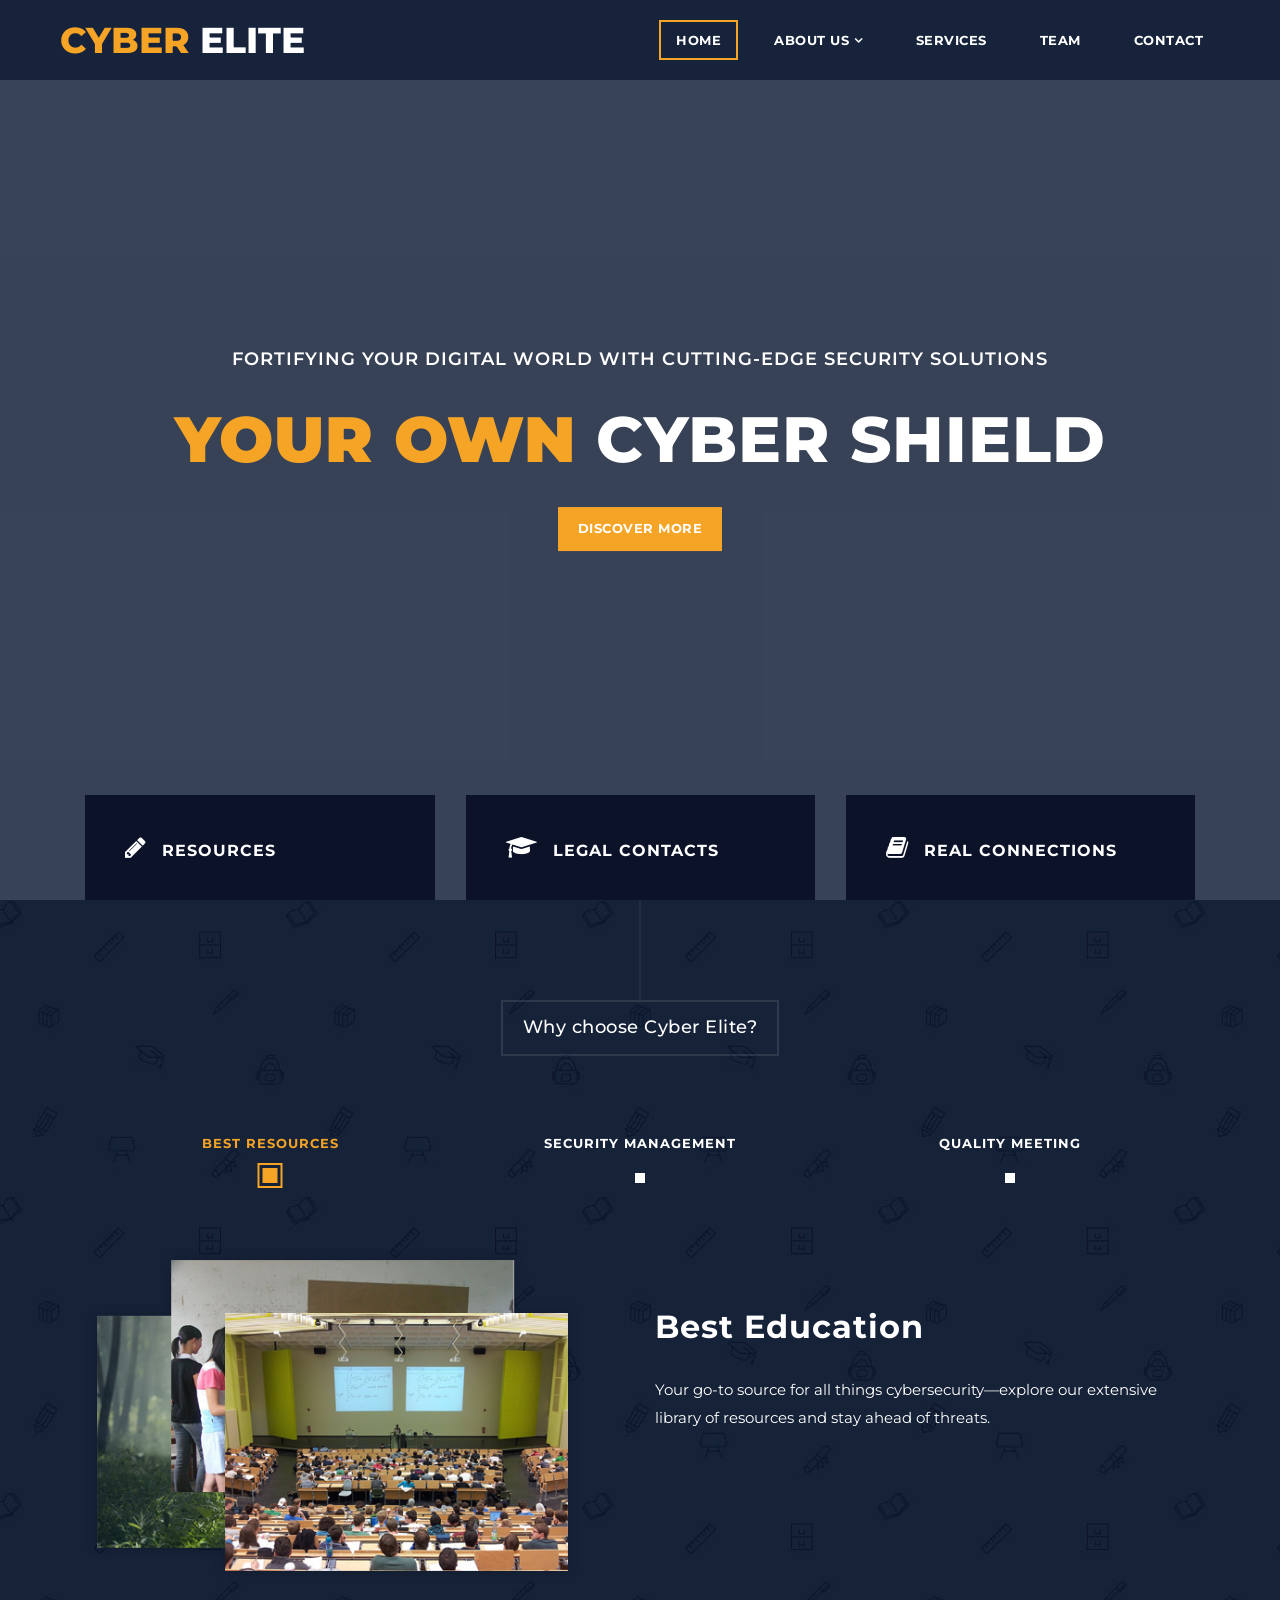
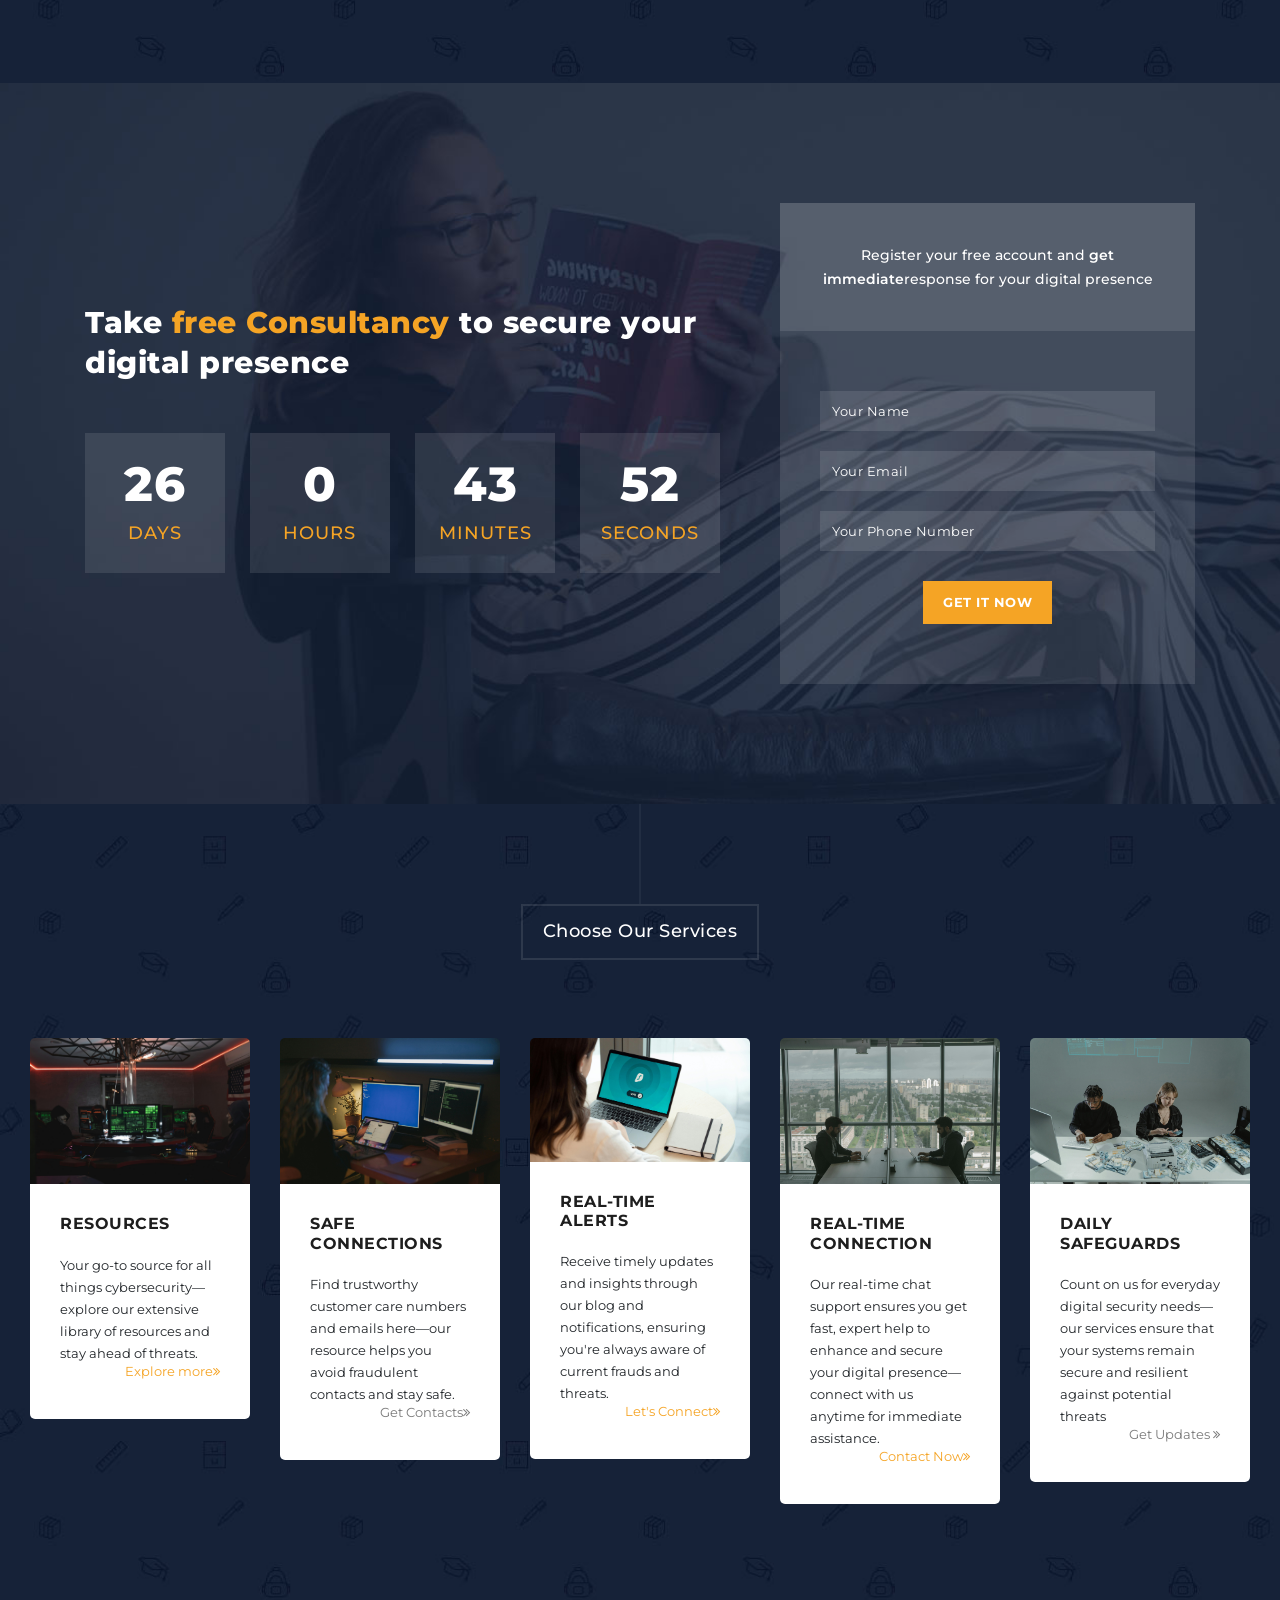
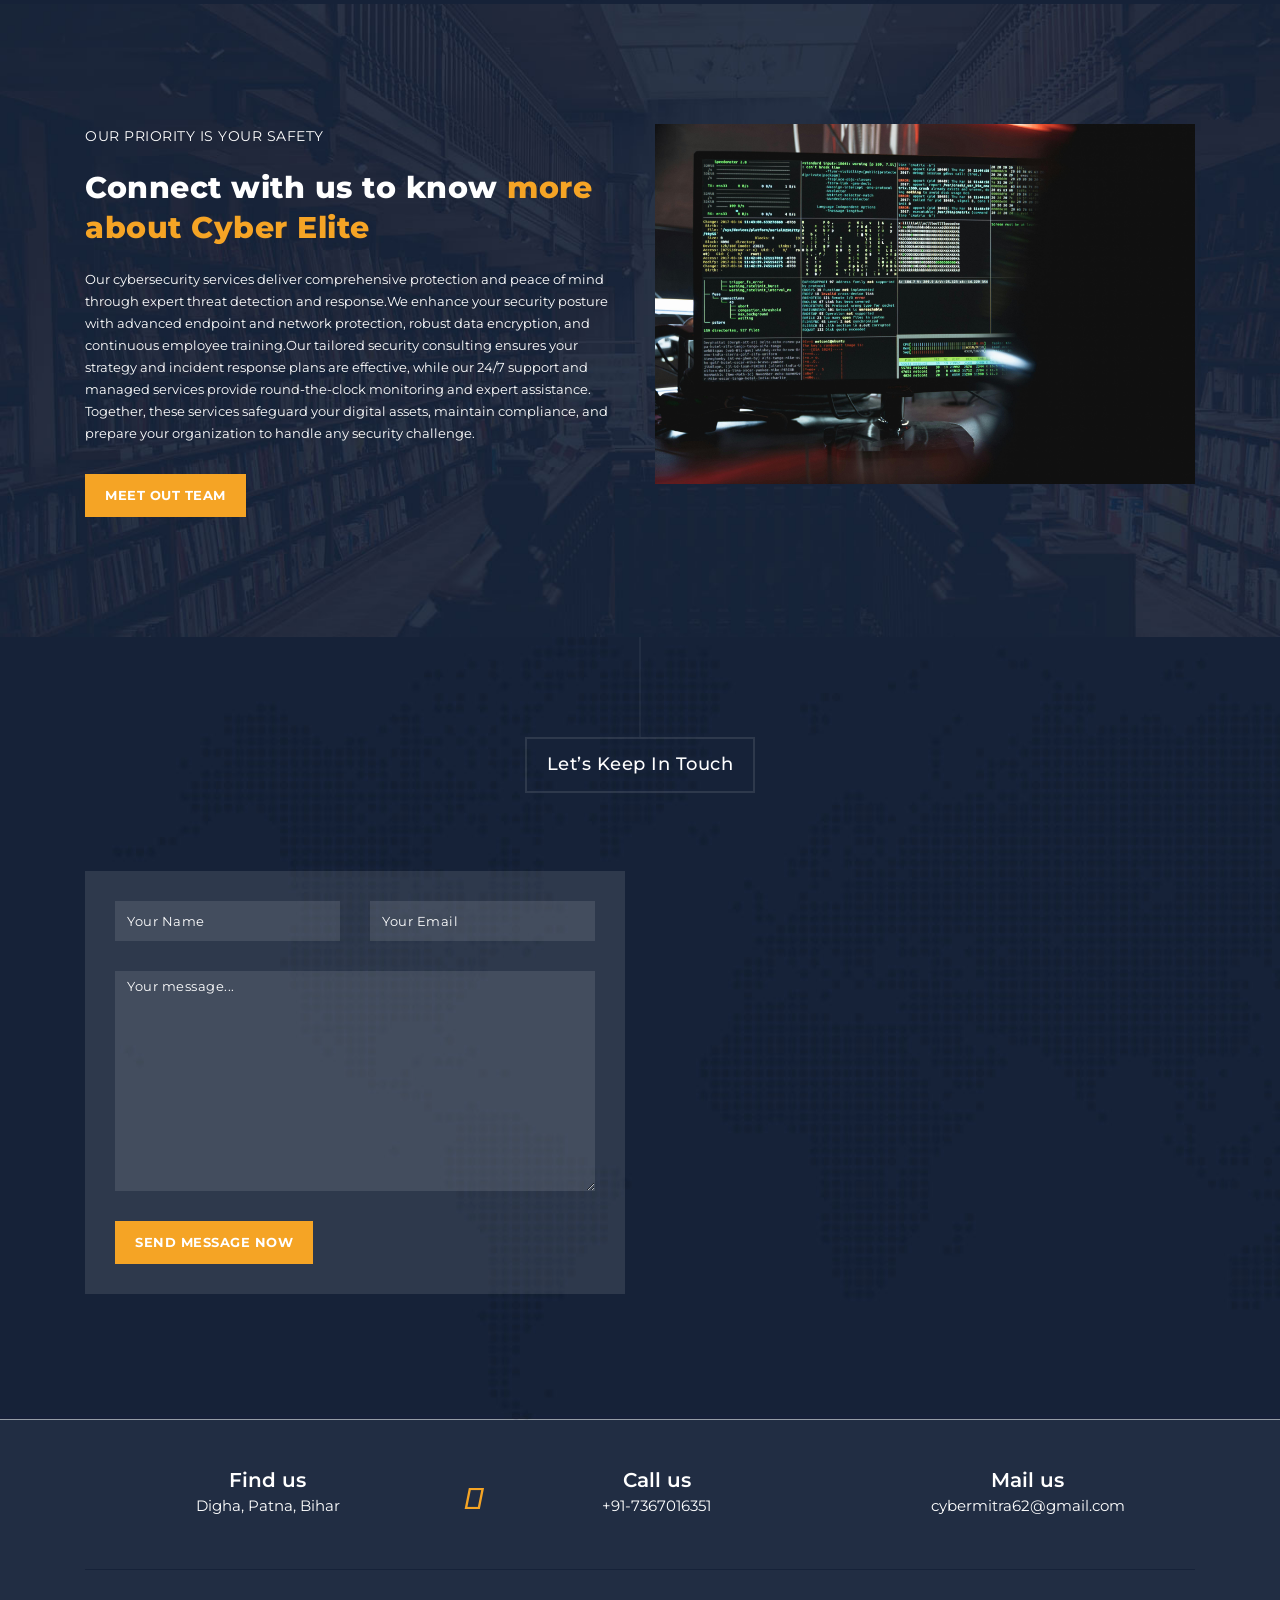
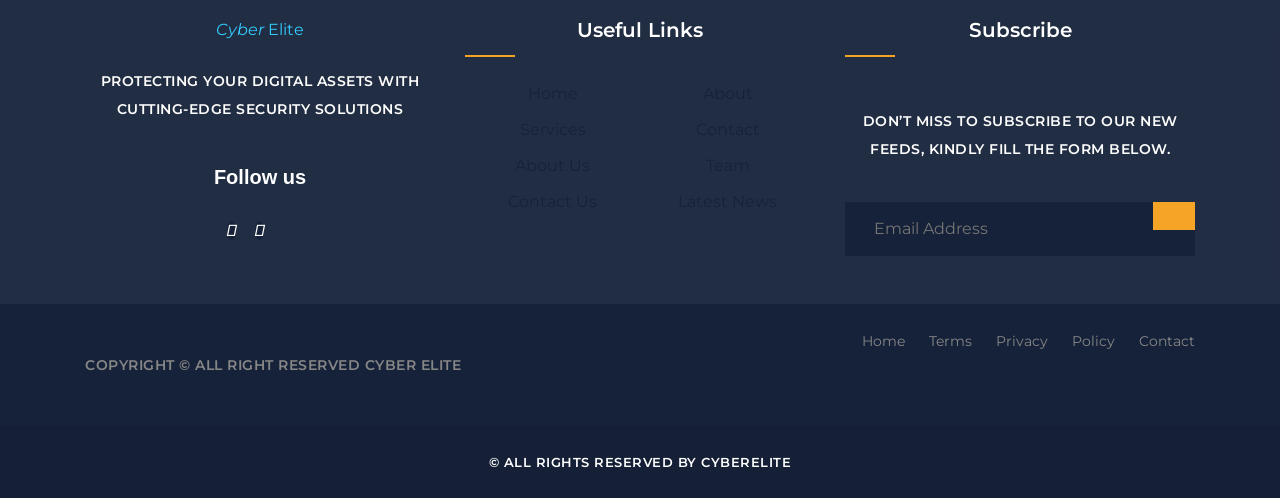
==== commit 6f87c47c: "1st" ====
--- a/index.html
+++ b/index.html
@@ -1,806 +1,673 @@
 <!DOCTYPE html>
 <html lang="en">
 
-<head>
-  <meta charset="utf-8">
-  <meta content="width=device-width, initial-scale=1.0" name="viewport">
-  <title>Cyber Elite</title>
-  <meta content="" name="description">
-  <meta content="" name="keywords">
-
-  <!-- Favicons -->
-  <link href="assets/img/favicon.png" rel="icon">
-  <link href="assets/img/apple-touch-icon.png" rel="apple-touch-icon">
-
-  <!-- Fonts -->
-  <link href="https://fonts.googleapis.com" rel="preconnect">
-  <link href="https://fonts.gstatic.com" rel="preconnect" crossorigin>
-  <link href="https://fonts.googleapis.com/css2?family=Roboto:ital,wght@0,100;0,300;0,400;0,500;0,700;0,900;1,100;1,300;1,400;1,500;1,700;1,900&family=Poppins:ital,wght@0,100;0,200;0,300;0,400;0,500;0,600;0,700;0,800;0,900;1,100;1,200;1,300;1,400;1,500;1,600;1,700;1,800;1,900&family=Raleway:ital,wght@0,100;0,200;0,300;0,400;0,500;0,600;0,700;0,800;0,900;1,100;1,200;1,300;1,400;1,500;1,600;1,700;1,800;1,900&display=swap" rel="stylesheet">
-
-  <!-- Vendor CSS Files -->
-  <link href="assets/vendor/bootstrap/css/bootstrap.min.css" rel="stylesheet">
-  <link href="assets/vendor/bootstrap-icons/bootstrap-icons.css" rel="stylesheet">
-  <link href="assets/vendor/aos/aos.css" rel="stylesheet">
-  <link href="assets/vendor/glightbox/css/glightbox.min.css" rel="stylesheet">
-  <link href="assets/vendor/swiper/swiper-bundle.min.css" rel="stylesheet">
-
-  <!-- Main CSS File -->
-  <link href="assets/css/main.css" rel="stylesheet">
-
-</head>
-
-<body class="index-page">
-
-  <header id="header" class="header d-flex align-items-center sticky-top">
-    <div class="container-fluid container-xl position-relative d-flex align-items-center">
-
-      <a href="index.html" class="logo d-flex align-items-center me-auto">
-        <!-- Uncomment the line below if you also wish to use an image logo -->
-        <!-- <img src="assets/img/logo.png" alt=""> -->
-        <h1 class="sitename">Cyber Elite</h1>
-        <span>.</span>
-      </a>
-
-      <nav id="navmenu" class="navmenu">
-        <ul>
-          <li><a href="#hero" class="active">Home<br></a></li>
-          <li><a href="#about">About</a></li>
-          <li><a href="#services">Resources</a></li>
-          <li><a href="#portfolio">Threats</a></li>
-          <li><a href="#team">Team</a></li>
-          <li><a href="blog.html">Blog</a></li>
-          <!-- <li class="dropdown"><a href="#"><span>Dropdown</span> <i class="bi bi-chevron-down toggle-dropdown"></i></a>
+  <head>
+
+    <meta charset="utf-8">
+    <meta name="viewport" content="width=device-width, initial-scale=1, shrink-to-fit=no">
+    <meta name="description" content="">
+    <meta name="author" content="">
+    <link href="https://fonts.googleapis.com/css?family=Montserrat:100,200,300,400,500,600,700,800,900" rel="stylesheet">
+
+    <title>Cyber Elite</title>
+    
+    <!-- Bootstrap core CSS -->
+    <link href="vendor/bootstrap/css/bootstrap.min.css" rel="stylesheet">
+    <link rel="stylesheet" href="https://cdn.jsdelivr.net/npm/bootstrap-icons@1.11.3/font/bootstrap-icons.css" integrity="sha384-tViUnnbYAV00FLIhhi3v/dWt3Jxw4gZQcNoSCxCIFNJVCx7/D55/wXsrNIRANwdD" crossorigin="anonymous">
+
+    <!-- Additional CSS Files -->
+    <link rel="stylesheet" href="assets/css/fontawesome.css">
+    <link rel="stylesheet" href="assets/css/templatemo-grad-school.css">
+    <link rel="stylesheet" href="assets/css/owl.css">
+    <link rel="stylesheet" href="assets/css/lightbox.css">
+
+  </head>
+
+<body>
+
+   
+  <!--header-->
+  <header class="main-header clearfix" role="header">
+    <div class="logo">
+      <a href="#"><em>Cyber</em> Elite</a>
+    </div>
+    <a href="#menu" class="menu-link"><i class="fa fa-bars"></i></a>
+    <nav id="menu" class="main-nav" role="navigation">
+      <ul class="main-menu">
+        <li><a href="#section1">Home</a></li>
+        <li class="has-submenu"><a href="#section2">About Us</a>
+          <ul class="sub-menu">
+            <li><a href="#section2">Who we are?</a></li>
+            <li><a href="#section3">What we do?</a></li>
+            <li><a href="#section3">How it works?</a></li>
+           
+          </ul>
+        </li>
+        <li><a href="blog.html">Services</a></li>
+        <li><a href="#section5">Team</a></li>
+        <li><a href="#section6">Contact</a></li>
+       
+
+        
+      </ul>
+    </nav>
+  </header>
+
+  <!-- ***** Main Banner Area Start ***** -->
+  <section class="section main-banner" id="top" data-section="section1">
+      <video autoplay muted loop id="bg-video">
+          <source src="assets/images/course-video.mp4" type="video/mp4" />
+      </video>
+
+      <div class="video-overlay header-text">
+          <div class="caption">
+              <h6>Fortifying Your Digital World with Cutting-Edge Security Solutions</h6>
+              <h2><em>Your own</em> Cyber Shield</h2>
+              <div class="main-button">
+                  <div><a href="login.html">Discover more</a></div>
+              </div>
+          </div>
+      </div>
+  </section>
+  <!-- ***** Main Banner Area End ***** -->
+
+
+  <section class="features">
+    <div class="container">
+      <div class="row">
+        <div class="col-lg-4 col-12">
+          <div class="features-post">
+            <div class="features-content">
+              <div class="content-show">
+                <h4><i class="fa fa-pencil"></i>Resources</h4>
+              </div>
+              <div class="content-hide">
+                <p>A complete range of cybersecurity resources to help you understand, prevent, and respond to digital threats effectively.</p>
+                <p class="hidden-sm">Curabitur id eros vehicula, tincidunt libero eu, lobortis mi. In mollis eros a posuere imperdiet.</p>
+                <div class="scroll-to-section"><a href="#section2">More Info.</a></div>
+            </div>
+            </div>
+          </div>
+        </div>
+        <div class="col-lg-4 col-12">
+          <div class="features-post second-features">
+            <div class="features-content">
+              <div class="content-show">
+                <h4><i class="fa fa-graduation-cap"></i>Legal Contacts</h4>
+              </div>
+              <div class="content-hide">
+                <p>Accurate and legal customer care contact information, so you can reach out confidently without falling victim to scams</p>
+                <p class="hidden-sm">Curabitur id eros vehicula, tincidunt libero eu, lobortis mi. In mollis eros a posuere imperdiet.</p>
+                <div class="scroll-to-section"><a href="#section3">Details</a></div>
+            </div>
+            </div>
+          </div>
+        </div>
+        <div class="col-lg-4 col-12">
+          <div class="features-post third-features">
+            <div class="features-content">
+              <div class="content-show">
+                <h4><i class="fa fa-book"></i>Real Connections</h4>
+              </div>
+              <div class="content-hide">
+                <p>The latest updates on frauds and cybersecurity threats with our dedicated blog and notification service, keeping you one step ahead</p>
+                <p class="hidden-sm">Curabitur id eros vehicula, tincidunt libero eu, lobortis mi. In mollis eros a posuere imperdiet.</p>
+                <div class="scroll-to-section"><a href="#section4">Read More</a></div>
+            </div>
+            </div>
+          </div>
+        </div>
+      </div>
+    </div>
+  </section>
+
+  <section class="section why-us" data-section="section2">
+    <div class="container">
+      <div class="row">
+        <div class="col-md-12">
+          <div class="section-heading">
+            <h2>Why choose Cyber Elite?</h2>
+          </div>
+        </div>
+        <div class="col-md-12">
+          <div id='tabs'>
             <ul>
-              <li><a href="#">Dropdown 1</a></li>
-              <li class="dropdown"><a href="#"><span>Deep Dropdown</span> <i class="bi bi-chevron-down toggle-dropdown"></i></a>
-                <ul>
-                  <li><a href="#">Deep Dropdown 1</a></li>
-                  <li><a href="#">Deep Dropdown 2</a></li>
-                  <li><a href="#">Deep Dropdown 3</a></li>
-                  <li><a href="#">Deep Dropdown 4</a></li>
-                  <li><a href="#">Deep Dropdown 5</a></li>
-                </ul>
-              </li>
-              <li><a href="#">Dropdown 2</a></li>
-              <li><a href="#">Dropdown 3</a></li>
-              <li><a href="#">Dropdown 4</a></li>
-            </ul> 
-          </li> -->
-          <li><a href="#contact">Contact</a></li>
-        </ul>
-        <i class="mobile-nav-toggle d-xl-none bi bi-list"></i>
-      </nav>
-
-      <a class="btn-getstarted" href="registration.html">Get Started</a>
-
-    </div>
-  </header>
-
-  <main class="main">
-
-    <!-- Hero Section -->
-    <section id="hero" class="hero section">
-
-      <img src="assets/img/hero-bg.jpg" alt="" data-aos="fade-in">
-
+              <li><a href='#tabs-1'>Best Resources</a></li>
+              <li><a href='#tabs-2'>Security Management</a></li>
+              <li><a href='#tabs-3'>Quality Meeting</a></li>
+            </ul>
+            <section class='tabs-content'>
+              <article id='tabs-1'>
+                <div class="row">
+                  <div class="col-md-6">
+                    <img src="assets/images/choose-us-image-01.png" alt="">
+                  </div>
+                  <div class="col-md-6">
+                    <h4>Best Education</h4>
+                    <p>Your go-to source for all things cybersecurity—explore our extensive library of resources and stay ahead of threats.</p>
+                  </div>
+                </div>
+              </article>
+              <article id='tabs-2'>
+                <div class="row">
+                  <div class="col-md-6">
+                    <img src="assets/images/choose-us-image-02.png" alt="">
+                  </div>
+                  <div class="col-md-6">
+                    <h4>Secured Connections</h4>
+                    <p>Find trustworthy customer care numbers and emails here—our resource helps you avoid fraudulent contacts and stay safe.
+                    </p> 
+                    <p>#</p>
+                  </div>
+                </div>
+              </article>
+              <article id='tabs-3'>
+                <div class="row">
+                  <div class="col-md-6">
+                    <img src="assets/images/choose-us-image-03.png" alt="">
+                  </div>
+                  <div class="col-md-6">
+                    <h4>Quality Meeting</h4>
+                    <p>Receive timely updates and insights through our blog and notifications, ensuring you're always aware of current frauds and threats.
+                    </p>
+                    <p>Our real-time chat support ensures you get fast, expert help to enhance and secure your digital presence—connect with us anytime for immediate assistance.
+                    </p>
+                  </div>
+                </div>
+              </article>
+            </section>
+          </div>
+        </div>
+      </div>
+    </div>
+  </section>
+
+  <section class="section coming-soon" data-section="section3">
+    <div class="container">
+      <div class="row">
+        <div class="col-md-7 col-xs-12">
+          <div class="continer centerIt">
+            <div>
+              <h4>Take <em>free Consultancy</em> to secure your digital presence</h4>
+              <div class="counter">
+
+                <div class="days">
+                  <div class="value">00</div>
+                  <span>Days</span>
+                </div>
+
+                <div class="hours">
+                  <div class="value">00</div>
+                  <span>Hours</span>
+                </div>
+
+                <div class="minutes">
+                  <div class="value">00</div>
+                  <span>Minutes</span>
+                </div>
+
+                <div class="seconds">
+                  <div class="value">00</div>
+                  <span>Seconds</span>
+                </div>
+
+              </div>
+            </div>
+          </div>
+        </div>
+        <div class="col-md-5">
+          <div class="right-content">
+            <div class="top-content">
+              <h6>Register your free account and <em>get immediate</em>response for your digital presence</h6>
+            </div>
+            <form id="contact" action="" method="get">
+              <div class="row">
+                <div class="col-md-12">
+                  <fieldset>
+                    <input name="name" type="text" class="form-control" id="name" placeholder="Your Name" required="">
+                  </fieldset>
+                </div>
+                <div class="col-md-12">
+                  <fieldset>
+                    <input name="email" type="text" class="form-control" id="email" placeholder="Your Email" required="">
+                  </fieldset>
+                </div>
+                <div class="col-md-12">
+                  <fieldset>
+                    <input name="phone-number" type="text" class="form-control" id="phone-number" placeholder="Your Phone Number" required="">
+                  </fieldset>
+                </div>
+                <div class="col-md-12">
+                  <fieldset>
+                    <button type="submit" id="form-submit" class="button">Get it now</button>
+                  </fieldset>
+                </div>
+              </div>
+            </form>
+          </div>
+        </div>
+      </div>
+    </div>
+  </section>
+
+  <section class="section courses" data-section="section4">
+    <div class="container-fluid">
+      <div class="row">
+        <div class="col-md-12">
+          <div class="section-heading">
+            <h2>Choose Our Services</h2>
+          </div>
+        </div>
+        <div class="owl-carousel owl-theme">
+          <div class="item">
+            <img src="assets/images/courses-01.jpg" alt="Course #1">
+            <div class="down-content">
+              <h4>Resources</h4>
+              <p>Your go-to source for all things cybersecurity—explore our extensive library of resources and stay ahead of threats.</p>
+              <!-- <div class="author-image">
+                <img src="assets/images/author-01.png" alt="Author 1">
+              </div> -->
+              <div class="text-button-pay">
+                <a href="resources.html">Explore more<i class="fa fa-angle-double-right"></i></a>
+              </div>
+            </div>
+          </div>
+          <div class="item">
+            <img src="assets/images/courses-02.jpg" alt="Course #2">
+            <div class="down-content">
+              <h4>Safe Connections</h4>
+              <p>Find trustworthy customer care numbers and emails here—our resource helps you avoid fraudulent contacts and stay safe.
+              </p>
+              <!-- <div class="author-image">
+                <img src="assets/images/author-02.png" alt="Author 2">
+              </div> -->
+              <div class="text-button-free">
+                <a href="/numbers.html">Get Contacts<i class="fa fa-angle-double-right"></i></a>
+              </div>
+            </div>
+          </div>
+          <div class="item">
+            <img src="assets/images/courses-03.jpg" alt="Course #3">
+            <div class="down-content">
+              <h4>Real-time alerts</h4>
+              <p>Receive timely updates and insights through our blog and notifications, ensuring you're always aware of current frauds and threats.
+              </p>
+              <!-- <div class="author-image">
+                <img src="assets/images/author-03.png" alt="Author 3">
+              </div> -->
+              <div class="text-button-pay">
+                <a href="#">Let's Connect<i class="fa fa-angle-double-right"></i></a>
+              </div>
+            </div>
+          </div>
+          <!-- <div class="item">
+            <img src="assets/images/courses-04.jpg" alt="Course #4">
+            <div class="down-content">
+              <h4>Communications</h4>
+              <p>Download free images and videos for your websites by visiting Unsplash, Pixabay, and Pexels.</p>
+            <div class="author-image">
+                <img src="assets/images/author-04.png" alt="Author 4">
+              </div> -->
+              <!-- <div class="text-button-free">
+                <a href="#">Free <i class="fa fa-angle-double-right"></i></a>
+              </div>
+            </div>
+          </div> -->
+         <div class="item">
+            <img src="assets/images/courses-05.jpg" alt="">
+            <div class="down-content">
+              <h4>Real-time connection </h4>
+              <p>Our real-time chat support ensures you get fast, expert help to enhance and secure your digital presence—connect with us anytime for immediate assistance.</p>
+              <!-- <div class="author-image">
+                <img src="assets/images/author-05.png" alt="">
+              </div>  -->
+              <div class="text-button-pay">
+                <a href="#">Contact Now<i class="fa fa-angle-double-right"></i></a>
+              </div>
+            </div>
+          </div>
+          <div class="item">
+            <img src="assets/images/courses-06.jpg" alt="">
+            <div class="down-content">
+              <h4>Daily safeguards</h4>
+              <p> Count on us for everyday digital security needs—our services ensure that your systems remain secure and resilient against potential threats</p>
+              <!-- <div class="author-image">
+                <img src="assets/images/author-01.png" alt="">
+              </div> -->
+              <div class="text-button-free">
+                <a href="/blog.html">Get Updates <i class="fa fa-angle-double-right"></i></a>
+              </div>
+            </div>
+          </div>
+          <!-- <div class="item">
+            <img src="assets/images/courses-02.jpg" alt="">
+            <div class="down-content">
+              <h4>Web Development</h4>
+              <p>Pellentesque ultricies diam magna, auctor cursus lectus pretium nec. Maecenas finibus lobortis enim.</p>
+              <div class="author-image">
+                <img src="assets/images/author-02.png" alt="">
+              </div>
+              <div class="text-button-free">
+                <a href="#">Free <i class="fa fa-angle-double-right"></i></a>
+              </div>
+            </div>
+          </div>
+          <div class="item">
+            <img src="assets/images/courses-03.jpg" alt="">
+            <div class="down-content">
+              <h4>Learn HTML CSS</h4>
+              <p>You can get free images and videos for your websites by visiting Unsplash, Pixabay, and Pexels.</p>
+              <div class="author-image">
+                <img src="assets/images/author-03.png" alt="">
+              </div>
+              <div class="text-button-pay">
+                <a href="#">Pay <i class="fa fa-angle-double-right"></i></a>
+              </div>
+            </div>
+          </div>
+          <div class="item">
+            <img src="assets/images/courses-04.jpg" alt="">
+            <div class="down-content">
+              <h4>Social Media</h4>
+              <p>Pellentesque ultricies diam magna, auctor cursus lectus pretium nec. Maecenas finibus lobortis enim.</p>
+              <div class="author-image">
+                <img src="assets/images/author-04.png" alt="">
+              </div>
+              <div class="text-button-pay">
+                <a href="#">Pay <i class="fa fa-angle-double-right"></i></a>
+              </div>
+            </div>
+          </div>
+          <div class="item">
+            <img src="assets/images/courses-05.jpg" alt="">
+            <div class="down-content">
+              <h4>Digital Arts</h4>
+              <p>Quisque cursus augue ut velit dictum, quis volutpat enim blandit. Maecenas a lectus ac ipsum porta.</p>
+              <div class="author-image">
+                <img src="assets/images/author-05.png" alt="">
+              </div>
+              <div class="text-button-free">
+                <a href="#">Free <i class="fa fa-angle-double-right"></i></a>
+              </div>
+            </div>
+          </div>
+          <div class="item">
+            <img src="assets/images/courses-01.jpg" alt="">
+            <div class="down-content">
+              <h4>Media Streaming</h4>
+              <p>Pellentesque ultricies diam magna, auctor cursus lectus pretium nec. Maecenas finibus lobortis enim.</p>
+              <div class="author-image">
+                <img src="assets/images/author-01.png" alt="">
+              </div>
+              <div class="text-button-pay">
+                <a href="#">Pay <i class="fa fa-angle-double-right"></i></a>
+              </div>
+            </div>
+          </div> -->
+        </div>
+      </div>
+    </div>
+  </section>
+  
+
+  <section class="section video" data-section="section5">
+    <div class="container">
+      <div class="row">
+        <div class="col-md-6 align-self-center">
+          <div class="left-content">
+            <span>our priority is your safety</span>
+            <h4>Connect with us to know <em>more about Cyber Elite</em></h4>
+            <p>Our cybersecurity services deliver comprehensive protection and peace of mind through expert threat detection and response.We enhance your security posture with advanced endpoint and network protection, robust data encryption, and continuous employee training.Our tailored security consulting ensures your strategy and incident response plans are effective, while our 24/7 support and managed services provide round-the-clock monitoring and expert assistance. Together, these services safeguard your digital assets, maintain compliance, and prepare your organization to handle any security challenge.
+             
+            <div class="main-button"><a href="team.html">Meet Out team</a></div>
+          </div>
+        </div>
+        <div class="col-md-6">
+          <article class="video-item">
+           
+            <figure>
+              <img src="assets/images/main-thumb.png">
+            </figure>
+          </article>
+        </div>
+      </div>
+    </div>
+  </section>
+
+ 
+
+  <section class="section contact" data-section="section6">
+    <div class="container">
+      <div class="row">
+        <div class="col-md-12">
+          <div class="section-heading">
+            <h2>Let’s Keep In Touch</h2>
+          </div>
+        </div>
+        <div class="col-md-6">
+        
+        <!-- Do you need a working HTML contact-form script?
+                	
+                    Please visit https://templatemo.com/contact page -->
+                    
+          <form id="contact" action="" method="post">
+            <div class="row">
+              <div class="col-md-6">
+                  <fieldset>
+                    <input name="name" type="text" class="form-control" id="name" placeholder="Your Name" required="">
+                  </fieldset>
+                </div>
+                <div class="col-md-6">
+                  <fieldset>
+                    <input name="email" type="text" class="form-control" id="email" placeholder="Your Email" required="">
+                  </fieldset>
+                </div>
+              <div class="col-md-12">
+                <fieldset>
+                  <textarea name="message" rows="6" class="form-control" id="message" placeholder="Your message..." required=""></textarea>
+                </fieldset>
+              </div>
+              <div class="col-md-12">
+                <fieldset>
+                  <button type="submit" id="form-submit" class="button">Send Message Now</button>
+                  
+                </fieldset>
+              </div>
+            </div>
+          </form>
+        </div>
+        <div class="col-md-6">
+          <div id="map">
+            <iframe src="https://www.google.com/maps/embed?pb=!1m18!1m12!1m3!1d3596.757594699714!2d85.09145997464809!3d25.646169577424686!2m3!1f0!2f0!3f0!3m2!1i1024!2i768!4f13.1!3m3!1m2!1s0x39ed5773ee3059f7%3A0xd17227447720f100!2sNSTI(W)%20PATNA!5e0!3m2!1sen!2sin!4v1725776805805!5m2!1sen!2sin" width="100%" height="422px" frameborder="0" style="border:0" allowfullscreen></iframe>
+          </div>
+        </div>
+      </div>
+    </div>
+  </section>
+  <footer class="footer-section">
+    <div class="container">
+        <div class="footer-cta pt-5 pb-5">
+            <div class="row">
+                <div class="col-xl-4 col-md-4 mb-30">
+                    <div class="single-cta">
+                        <i class="fas fa-map-marker-alt"></i>
+                        <div class="cta-text">
+                            <h4>Find us</h4>
+                            <span>Digha, Patna, Bihar</span>
+                        </div>
+                    </div>
+                </div>
+                <div class="col-xl-4 col-md-4 mb-30">
+                    <div class="single-cta">
+                        <i class="fas fa-phone"></i>
+                        <div class="cta-text">
+                            <h4>Call us</h4>
+                            <span>+91-7367016351</span>
+                        </div>
+                    </div>
+                </div>
+                <div class="col-xl-4 col-md-4 mb-30">
+                    <div class="single-cta">
+                        <i class="far fa-envelope-open"></i>
+                        <div class="cta-text">
+                            <h4>Mail us</h4>
+                            <span>cybermitra62@gmail.com</span>
+                        </div>
+                    </div>
+                </div>
+            </div>
+        </div>
+         <div class="footer-content pt-5 pb-5">
+            <div class="row">
+                <div class="col-xl-4 col-lg-4 mb-50">
+                    <div class="footer-widget">
+                     <div class="logo">
+                        <a href="#"><em>Cyber</em> Elite</a>
+                      </div> 
+                        <div class="footer-text">
+                            <p>Protecting Your Digital Assets with Cutting-Edge Security Solutions
+                            </p>
+                        </div>
+                        <div class="footer-social-icon">
+                            <span>Follow us</span>
+                            <a href="#"><i class="fab fa-facebook-f facebook-bg"></i></a>
+                            <a href="#"><i class="fab fa-twitter twitter-bg"></i></a>
+                            <a href="#"><i class="fab fa-google-plus-g google-bg"></i></a>
+                        </div>
+                    </div>
+                </div>
+                <div class="col-xl-4 col-lg-4 col-md-6 mb-30">
+                    <div class="footer-widget">
+                        <div class="footer-widget-heading">
+                            <h3>Useful Links</h3>
+                        </div>
+                        <ul>
+                            <li><a href="#">Home</a></li>
+                            <li><a href="#">about</a></li>
+                            <li><a href="#">services</a></li>
+                           
+                            <li><a href="#">Contact</a></li>
+                            <li><a href="#">About us</a></li>
+                           
+                            <li><a href="#">Team</a></li>
+                            <li><a href="#">Contact us</a></li>
+                            <li><a href="#">Latest News</a></li>
+                        </ul>
+                    </div>
+                </div>
+                <div class="col-xl-4 col-lg-4 col-md-6 mb-50">
+                    <div class="footer-widget">
+                        <div class="footer-widget-heading">
+                            <h3>Subscribe</h3>
+                        </div>
+                        <div class="footer-text mb-25">
+                            <p>Don’t miss to subscribe to our new feeds, kindly fill the form below.</p>
+                        </div>
+                        <div class="subscribe-form">
+                            <form action="#">
+                                <input type="text" placeholder="Email Address">
+                                <button><i class="fab fa-telegram-plane"></i></button>
+                            </form>
+                        </div>
+                    </div>
+                </div>
+            </div>
+        </div>
+    </div> 
+   <div class="copyright-area">
+        <div class="container">
+            <div class="row">
+                <div class="col-xl-6 col-lg-6 text-center text-lg-left">
+                    <div class="copyright-text">
+                        <p>Copyright &copy; All Right Reserved Cyber Elite</p>
+                    </div>
+                </div>
+                <div class="col-xl-6 col-lg-6 d-none d-lg-block text-right">
+                    <div class="footer-menu">
+                        <ul>
+                            <li><a href="#">Home</a></li>
+                            <li><a href="#">Terms</a></li>
+                            <li><a href="#">Privacy</a></li>
+                            <li><a href="#">Policy</a></li>
+                            <li><a href="#">Contact</a></li>
+                        </ul>
+                    </div>
+                </div>
+            </div>
+        </div>
+    </div>
+</footer> 
+  
+    <footer class="footer_section">
       <div class="container">
-        <div class="row">
-          <div class="col-lg-6">
-            <h2 data-aos="fade-up" data-aos-delay="100">Guarding Your Digital World: Secure. Protect. Thrive.</h2>
-            <p data-aos="fade-up" data-aos-delay="200">"Empowering developers with cutting-edge tools to build secure and resilient digital environments."</p>
-            <div class="d-flex mt-4" data-aos="fade-up" data-aos-delay="300">
-              <a href="#about" class="btn-get-started">Get Started</a>
-              <a href="" class="glightbox btn-watch-video d-flex align-items-center"><i class="bi bi-play-circle"></i><span>Watch Video</span></a>
-            </div>
-
-          </div>
-        </div>
-      </div>
-
-    </section><!-- /Hero Section -->
-
-    <!-- Clients Section -->
-    <!-- <section id="clients" class="clients section">
-
-      <div class="container" data-aos="fade-up" data-aos-delay="100">
-
-        <div class="swiper init-swiper">
-          <script type="application/json" class="swiper-config">
-            {
-              "loop": true,
-              "speed": 600,
-              "autoplay": {
-                "delay": 5000
-              },
-              "slidesPerView": "auto",
-              "pagination": {
-                "el": ".swiper-pagination",
-                "type": "bullets",
-                "clickable": true
-              },
-              "breakpoints": {
-                "320": {
-                  "slidesPerView": 2,
-                  "spaceBetween": 40
-                },
-                "480": {
-                  "slidesPerView": 3,
-                  "spaceBetween": 60
-                },
-                "640": {
-                  "slidesPerView": 4,
-                  "spaceBetween": 80
-                },
-                "992": {
-                  "slidesPerView": 6,
-                  "spaceBetween": 120
-                }
-              }
+        <p>
+          &copy; <span id="displayYear"></span> All Rights Reserved By CyberElite
+        </p>
+      </div>
+    </footer> 
+  
+
+  <!-- Scripts -->
+  <!-- Bootstrap core JavaScript -->
+    <script src="vendor/jquery/jquery.min.js"></script>
+    <script src="vendor/bootstrap/js/bootstrap.bundle.min.js"></script>
+
+    <script src="assets/js/isotope.min.js"></script>
+    <script src="assets/js/owl-carousel.js"></script>
+    <script src="assets/js/lightbox.js"></script>
+    <script src="assets/js/tabs.js"></script>
+    <script src="assets/js/video.js"></script>
+    <script src="assets/js/slick-slider.js"></script>
+    <script src="assets/js/custom.js"></script>
+    <script>
+        //according to loftblog tut
+        $('.nav li:first').addClass('active');
+
+        var showSection = function showSection(section, isAnimate) {
+          var
+          direction = section.replace(/#/, ''),
+          reqSection = $('.section').filter('[data-section="' + direction + '"]'),
+          reqSectionPos = reqSection.offset().top - 0;
+
+          if (isAnimate) {
+            $('body, html').animate({
+              scrollTop: reqSectionPos },
+            800);
+          } else {
+            $('body, html').scrollTop(reqSectionPos);
+          }
+
+        };
+
+        var checkSection = function checkSection() {
+          $('.section').each(function () {
+            var
+            $this = $(this),
+            topEdge = $this.offset().top - 80,
+            bottomEdge = topEdge + $this.height(),
+            wScroll = $(window).scrollTop();
+            if (topEdge < wScroll && bottomEdge > wScroll) {
+              var
+              currentId = $this.data('section'),
+              reqLink = $('a').filter('[href*=\\#' + currentId + ']');
+              reqLink.closest('li').addClass('active').
+              siblings().removeClass('active');
             }
-          </script>
-          <div class="swiper-wrapper align-items-center">
-            <div class="swiper-slide"><img src="assets/img/clients/client-1.png" class="img-fluid" alt=""></div>
-            <div class="swiper-slide"><img src="assets/img/clients/client-2.png" class="img-fluid" alt=""></div>
-            <div class="swiper-slide"><img src="assets/img/clients/client-3.png" class="img-fluid" alt=""></div>
-            <div class="swiper-slide"><img src="assets/img/clients/client-4.png" class="img-fluid" alt=""></div>
-            <div class="swiper-slide"><img src="assets/img/clients/client-5.png" class="img-fluid" alt=""></div>
-            <div class="swiper-slide"><img src="assets/img/clients/client-6.png" class="img-fluid" alt=""></div>
-            <div class="swiper-slide"><img src="assets/img/clients/client-7.png" class="img-fluid" alt=""></div>
-            <div class="swiper-slide"><img src="assets/img/clients/client-8.png" class="img-fluid" alt=""></div>
-          </div>
-          <div class="swiper-pagination"></div>
-        </div>
-
-      </div>
-
-    </section> -->
-    <!-- /Clients Section -->
-
-    <!-- About Section -->
-    <section id="about" class="about section section-bg dark-background">
-
-      <div class="container position-relative">
-
-        <div class="row gy-5">
-
-          <div class="content col-xl-5 d-flex flex-column" data-aos="fade-up" data-aos-delay="100">
-            <h3>Your security, our priority</h3>
-            <p>
-              Our mission is not only to enhance our own understanding of cybersecurity principles but also to raise awareness and educate our peers and the broader community about best practices in digital security. By organizing workshops, seminars, and hands-on training sessions, we aim to empower individuals with the knowledge and skills to protect themselves and their organizations against cyber threats.
-            </p>
-            <a href="#" class="about-btn align-self-center align-self-xl-start"><span>About us</span> <i class="bi bi-chevron-right"></i></a>
-          </div>
-
-          <div class="col-xl-7" data-aos="fade-up" data-aos-delay="200">
-            <div class="row gy-4">
-
-              <div class="col-md-6 icon-box position-relative">
-                <i class="bi bi-briefcase"></i>
-                <h4><a href="" class="stretched-link">Research Excellence</a></h4>
-                <p>We aim to contribute new knowledge and solutions that enhance cybersecurity practices across various sectors.</p>
-              </div><!-- Icon-Box -->
-
-              <div class="col-md-6 icon-box position-relative">
-                <i class="bi bi-gem"></i>
-                <h4><a href="" class="stretched-link">Education and Awareness</a></h4>
-                <p>Promoting cybersecurity education among students, faculty, and the broader community. We strive to empower individuals with the knowledge and skills to protect themselves and their organizations from cyber threats through workshops, seminars, and interactive learning experiences.</p>
-              </div><!-- Icon-Box -->
-
-              <div class="col-md-6 icon-box position-relative">
-                <i class="bi bi-broadcast"></i>
-                <h4><a href="" class="stretched-link">Collaboration and Partnerships</a></h4>
-                <p>Fostering collaboration with industry leaders, government agencies, and academic institutions to leverage expertise and resources in cybersecurity. By forming strategic partnerships, we aim to broaden our impact and contribute to a more secure digital environment.</p>
-              </div><!-- Icon-Box -->
-
-              <div class="col-md-6 icon-box position-relative">
-                <i class="bi bi-easel"></i>
-                <h4><a href="" class="stretched-link">Community Outreach</a></h4>
-                <p>Engaging with local communities to raise awareness about cybersecurity issues and promote responsible digital citizenship. We organize outreach programs and events that educate and empower individuals to make informed decisions regarding their online safety and privacy.</p>
-              </div><!-- Icon-Box -->
-
-            </div>
-          </div>
-
-        </div>
-
-      </div>
-
-    </section><!-- /About Section -->
-
-    <!-- Stats Section -->
-    <section id="stats" class="stats section">
-
-      <div class="container" data-aos="fade-up" data-aos-delay="100">
-
-        <div class="row gy-4">
-
-          <div class="col-lg-3 col-md-6 d-flex flex-column align-items-center">
-            <i class="bi bi-emoji-smile"></i>
-            <div class="stats-item">
-              <span data-purecounter-start="0" data-purecounter-end="0" data-purecounter-duration="1" class="purecounter"></span>
-              <p>Happy Clients</p>
-            </div>
-          </div><!-- End Stats Item -->
-
-          <div class="col-lg-3 col-md-6 d-flex flex-column align-items-center">
-            <i class="bi bi-journal-richtext"></i>
-            <div class="stats-item">
-              <span data-purecounter-start="0" data-purecounter-end="0" data-purecounter-duration="1" class="purecounter"></span>
-              <p>Projects</p>
-            </div>
-          </div><!-- End Stats Item -->
-
-          <div class="col-lg-3 col-md-6 d-flex flex-column align-items-center">
-            <i class="bi bi-headset"></i>
-            <div class="stats-item">
-              <span data-purecounter-start="0" data-purecounter-end="0" data-purecounter-duration="1" class="purecounter"></span>
-              <p>Hours Of Support</p>
-            </div>
-          </div><!-- End Stats Item -->
-
-          <div class="col-lg-3 col-md-6 d-flex flex-column align-items-center">
-            <i class="bi bi-people"></i>
-            <div class="stats-item">
-              <span data-purecounter-start="0" data-purecounter-end="0" data-purecounter-duration="1" class="purecounter"></span>
-              <p>Hard Workers</p>
-            </div>
-          </div><!-- End Stats Item -->
-
-        </div>
-
-      </div>
-
-    </section><!-- /Stats Section -->
-
-    <!-- Tabs Section -->
-    <section id="tabs" class="tabs section">
-
-      <div class="container">
-
-        <ul class="nav nav-tabs row  d-flex" data-aos="fade-up" data-aos-delay="100">
-          <li class="nav-item col-3">
-            <a class="nav-link active show" data-bs-toggle="tab" data-bs-target="#tabs-tab-1">
-              <i class="bi bi-binoculars"></i>
-              <h4 class="d-none d-lg-block">Mission and Goals</h4>
-            </a>
-          </li>
-          <li class="nav-item col-3">
-            <a class="nav-link" data-bs-toggle="tab" data-bs-target="#tabs-tab-2">
-              <i class="bi bi-box-seam"></i>
-              <h4 class="d-none d-lg-block">Detection and Alerting</h4>
-            </a>
-          </li>
-          <li class="nav-item col-3">
-            <a class="nav-link" data-bs-toggle="tab" data-bs-target="#tabs-tab-3">
-              <i class="bi bi-brightness-high"></i>
-              <h4 class="d-none d-lg-block">Response and Containment</h4>
-            </a>
-          </li>
-          <li class="nav-item col-3">
-            <a class="nav-link" data-bs-toggle="tab" data-bs-target="#tabs-tab-4">
-              <i class="bi bi-command"></i>
-              <h4 class="d-none d-lg-block">Mitigation and Recovery</h4>
-            </a>
-          </li>
-        </ul>
-        <!-- End Tab Nav -->
-
-        <div class="tab-content" data-aos="fade-up" data-aos-delay="200">
-
-          <div class="tab-pane fade active show" id="tabs-tab-1">
-            <div class="row">
-              <div class="col-lg-6 order-2 order-lg-1 mt-3 mt-lg-0">
-                <h3>"Securing Tomorrow, Today"</h3>
-                <p class="fst-italic">
-                  Training Programs: Offer regular training sessions to educate users about cybersecurity threats, safe browsing practices, and how to recognize phishing attempts or malicious activities.
-                </p>
-                <ul>
-                  <li><i class="bi bi-check2-all"></i>
-                    <spab>Awareness Campaigns: Use newsletters, posters, and emails to keep users informed about current cybersecurity issues and best practices.</spab>
-                  </li>
-                  <li><i class="bi bi-check2-all"></i> <span>Secure Communication Channels</span>.</li>
-                  <li><i class="bi bi-check2-all"></i> <span>Monitoring and Incident Response.</span></li>
-                </ul>
-                <p>
-                  cybersecurity is not merely a technical concern but a fundamental aspect of modern life and business operations. Investing in cybersecurity is an investment in protecting assets, maintaining trust, and ensuring resilience against evolving cyber threats.
-
-
-
-                </p>
-              </div>
-              <div class="col-lg-6 order-1 order-lg-2 text-center">
-                <img src="assets/img/working-1.jpg" alt="" class="img-fluid">
-              </div>
-            </div>
-          </div><!-- End Tab Content Item -->
-<!-- 
-          <div class="tab-pane fade" id="tabs-tab-2">
-            <div class="row">
-              <div class="col-lg-6 order-2 order-lg-1 mt-3 mt-lg-0">
-                <h3>Neque exercitationem debitis soluta quos debitis quo mollitia officia est</h3>
-                <p>
-                  Ullamco laboris nisi ut aliquip ex ea commodo consequat. Duis aute irure dolor in reprehenderit in voluptate
-                  velit esse cillum dolore eu fugiat nulla pariatur. Excepteur sint occaecat cupidatat non proident, sunt in
-                  culpa qui officia deserunt mollit anim id est laborum
-                </p>
-                <p class="fst-italic">
-                  Lorem ipsum dolor sit amet, consectetur adipiscing elit, sed do eiusmod tempor incididunt ut labore et dolore
-                  magna aliqua.
-                </p>
-                <ul>
-                  <li><i class="bi bi-check2-all"></i> <span>Ullamco laboris nisi ut aliquip ex ea commodo consequat.</span></li>
-                  <li><i class="bi bi-check2-all"></i> <span>Duis aute irure dolor in reprehenderit in voluptate velit.</span></li>
-                  <li><i class="bi bi-check2-all"></i> <span>Provident mollitia neque rerum asperiores dolores quos qui a. Ipsum neque dolor voluptate nisi sed.</span></li>
-                  <li><i class="bi bi-check2-all"></i> <span>Ullamco laboris nisi ut aliquip ex ea commodo consequat. Duis aute irure dolor in reprehenderit in voluptate trideta storacalaperda mastiro dolore eu fugiat nulla pariatur.</span></li>
-                </ul>
-              </div>
-              <div class="col-lg-6 order-1 order-lg-2 text-center">
-                <img src="assets/img/working-2.jpg" alt="" class="img-fluid">
-              </div>
-            </div>
-          </div> -->
-          <!-- End Tab Content Item -->
-<!-- 
-          <div class="tab-pane fade" id="tabs-tab-3">
-            <div class="row">
-              <div class="col-lg-6 order-2 order-lg-1 mt-3 mt-lg-0">
-                <h3>Voluptatibus commodi ut accusamus ea repudiandae ut autem dolor ut assumenda</h3>
-                <p>
-                  Ullamco laboris nisi ut aliquip ex ea commodo consequat. Duis aute irure dolor in reprehenderit in voluptate
-                  velit esse cillum dolore eu fugiat nulla pariatur. Excepteur sint occaecat cupidatat non proident, sunt in
-                  culpa qui officia deserunt mollit anim id est laborum
-                </p>
-                <ul>
-                  <li><i class="bi bi-check2-all"></i> <span>Ullamco laboris nisi ut aliquip ex ea commodo consequat.</span></li>
-                  <li><i class="bi bi-check2-all"></i> <span>Duis aute irure dolor in reprehenderit in voluptate velit.</span></li>
-                  <li><i class="bi bi-check2-all"></i> <span>Provident mollitia neque rerum asperiores dolores quos qui a. Ipsum neque dolor voluptate nisi sed.</span></li>
-                </ul>
-                <p class="fst-italic">
-                  Lorem ipsum dolor sit amet, consectetur adipiscing elit, sed do eiusmod tempor incididunt ut labore et dolore
-                  magna aliqua.
-                </p>
-              </div>
-              <div class="col-lg-6 order-1 order-lg-2 text-center">
-                <img src="assets/img/working-3.jpg" alt="" class="img-fluid">
-              </div>
-            </div>
-          </div> -->
-          <!-- End Tab Content Item -->
-
-          <!-- <div class="tab-pane fade" id="tabs-tab-4">
-            <div class="row">
-              <div class="col-lg-6 order-2 order-lg-1 mt-3 mt-lg-0">
-                <h3>Omnis fugiat ea explicabo sunt dolorum asperiores sequi inventore rerum</h3>
-                <p>
-                  Ullamco laboris nisi ut aliquip ex ea commodo consequat. Duis aute irure dolor in reprehenderit in voluptate
-                  velit esse cillum dolore eu fugiat nulla pariatur. Excepteur sint occaecat cupidatat non proident, sunt in
-                  culpa qui officia deserunt mollit anim id est laborum
-                </p>
-                <p class="fst-italic">
-                  Lorem ipsum dolor sit amet, consectetur adipiscing elit, sed do eiusmod tempor incididunt ut labore et dolore
-                  magna aliqua.
-                </p>
-                <ul>
-                  <li><i class="bi bi-check2-all"></i> <span>Ullamco laboris nisi ut aliquip ex ea commodo consequat.</span></li>
-                  <li><i class="bi bi-check2-all"></i> <span>Duis aute irure dolor in reprehenderit in voluptate velit.</span></li>
-                  <li><i class="bi bi-check2-all"></i> <span>Ullamco laboris nisi ut aliquip ex ea commodo consequat. Duis aute irure dolor in reprehenderit in voluptate trideta storacalaperda mastiro dolore eu fugiat nulla pariatur.</span></li>
-                </ul>
-              </div>
-              <div class="col-lg-6 order-1 order-lg-2 text-center">
-                <img src="assets/img/working-4.jpg" alt="" class="img-fluid">
-              </div>
-            </div>
-          </div> -->
-          <!-- End Tab Content Item -->
-
-        </div>
-
-      </div>
-
-    </section><!-- /Tabs Section -->
-
-    <!-- Services Section -->
-    <section id="services" class="services section section-bg dark-background">
-
-      <!-- Section Title -->
-      <div class="container section-title" data-aos="fade-up">
-        <h2>Services</h2>
-        <p>Serving a Diverse Range of Industries with Tailored
-          Cybersecurity
-          Solutions</p>
-      </div><!-- End Section Title -->
-
-      <div class="container">
-
-        <div class="row gy-4">
-
-          <div class="col-md-6" data-aos="fade-up" data-aos-delay="100">
-            <div class="service-item d-flex position-relative h-100">
-              <i class="bi bi-briefcase icon flex-shrink-0"></i>
-              <div>
-                <h4 class="title"><a href="service-details.html" class="stretched-link">Cybersecurity Awareness Training</a></h4>
-                <p class="description">Educational programs designed to raise awareness about cybersecurity threats and best practices among students, faculty, and staff.</p>
-              </div>
-            </div>
-          </div><!-- End Service Item -->
-
-          <div class="col-md-6" data-aos="fade-up" data-aos-delay="200">
-            <div class="service-item d-flex position-relative h-100">
-              <i class="bi bi-card-checklist icon flex-shrink-0"></i>
-              <div>
-                <h4 class="title"><a href="service-details.html" class="stretched-link">Incident Response and Management</a></h4>
-                <p> class="description"Rapid response to cybersecurity incidents such as data breaches, malware attacks, and phishing attempts</p>
-              </div>
-            </div>
-          </div><!-- End Service Item -->
-
-          <div class="col-md-6" data-aos="fade-up" data-aos-delay="300">
-            <div class="service-item d-flex position-relative h-100">
-              <i class="bi bi-bar-chart icon flex-shrink-0"></i>
-              <div>
-                <h4 class="title"><a href="service-details.html" class="stretched-link">Security Consulting Services</a></h4>
-                <p class="description">Expert advice and guidance on cybersecurity strategy, policies, and implementation.</p>
-              </div>
-            </div>
-          </div><!-- End Service Item -->
-
-          <div class="col-md-6" data-aos="fade-up" data-aos-delay="400">
-            <div class="service-item d-flex position-relative h-100">
-              <i class="bi bi-binoculars icon flex-shrink-0"></i>
-              <div>
-                <h4 class="title"><a href="service-details.html" class="stretched-link">Vulnerability Assessment and Management</a></h4>
-                <p class="description">Regular scanning and assessment of IT systems and networks to identify vulnerabilities.</p>
-              </div>
-            </div>
-          </div><!-- End Service Item -->
-
-          <div class="col-md-6" data-aos="fade-up" data-aos-delay="500">
-            <div class="service-item d-flex position-relative h-100">
-              <i class="bi bi-brightness-high icon flex-shrink-0"></i>
-              <div>
-                <h4 class="title"><a href="service-details.html" class="stretched-link">Policy Development and Compliance</a></h4>
-                <p class="description">Development of cybersecurity policies and procedures aligned with industry standards and regulatory requirements.</p>
-              </div>
-            </div>
-          </div><!-- End Service Item -->
-
-          <div class="col-md-6" data-aos="fade-up" data-aos-delay="600">
-            <div class="service-item d-flex position-relative h-100">
-              <i class="bi bi-calendar4-week icon flex-shrink-0"></i>
-              <div>
-                <h4 class="title"><a href="service-details.html" class="stretched-link">Continuous Monitoring and Threat Intelligence</a></h4>
-                <p class="description">Ongoing monitoring of IT systems for suspicious activities and emerging threats.</p>
-              </div>
-            </div>
-          </div><!-- End Service Item -->
-
-        </div>
-
-      </div>
-
-    </section><!-- /Services Section -->
-
-  
-
-    <!-- Faq Section -->
-    <section id="faq" class="faq section">
-
-      <!-- Section Title -->
-      <div class="container section-title" data-aos="fade-up">
-        <h2>Frequently Asked Questions</h2>
-        <p>Your Questions, Secure Answers: Navigating Cybersecurity with Clarity</p>
-      </div><!-- End Section Title -->
-
-      <div class="container">
-
-        <div class="row justify-content-center">
-
-          <div class="col-lg-10" data-aos="fade-up" data-aos-delay="100">
-
-            <div class="faq-container">
-
-              <div class="faq-item faq-active">
-                <h3>What is cybersecurity?</h3>
-                <div class="faq-content">
-                  <p>Definition of cybersecurity and its importance in protecting digital assets and sensitive information.</p>
-                </div>
-                <i class="faq-toggle bi bi-chevron-right"></i>
-              </div><!-- End Faq item-->
-
-              <div class="faq-item">
-                <h3>Why is cybersecurity important for our college?</h3>
-                <div class="faq-content">
-                  <p>Explanation of the specific risks faced by educational institutions and the potential impact of cyber threats.</p>
-                </div>
-                <i class="faq-toggle bi bi-chevron-right"></i>
-              </div><!-- End Faq item-->
-
-              <div class="faq-item">
-                <h3>What are common cybersecurity threats?</h3>
-                <div class="faq-content">
-                  <p>Overview of common threats such as malware, phishing, ransomware, and social engineering, with examples.</p>
-                </div>
-                <i class="faq-toggle bi bi-chevron-right"></i>
-              </div><!-- End Faq item-->
-
-              <div class="faq-item">
-                <h3>How can I protect myself from cybersecurity threats?</h3>
-                <div class="faq-content">
-                  <p>Tips and best practices for students, faculty, and staff to enhance their personal cybersecurity posture.</p>
-                </div>
-                <i class="faq-toggle bi bi-chevron-right"></i>
-              </div><!-- End Faq item-->
-
-              <div class="faq-item">
-                <h3>What cybersecurity policies does the college have in place?</h3>
-                <div class="faq-content">
-                  <p>Overview of the college’s cybersecurity policies, including data protection, access control, and incident response.</p>
-                </div>
-                <i class="faq-toggle bi bi-chevron-right"></i>
-              </div><!-- End Faq item-->
-
-              <div class="faq-item">
-                <h3>How does the college handle data privacy?</h3>
-                <div class="faq-content">
-                  <p>Explanation of how the college protects and manages personal and sensitive information in compliance with privacy regulations.</p>
-                </div>
-                <i class="faq-toggle bi bi-chevron-right"></i>
-              </div><!-- End Faq item-->
-
-            </div>
-
-          </div><!-- End Faq Column-->
-
-        </div>
-
-      </div>
-
-    </section><!-- /Faq Section -->
-
-    <!-- Team Section -->
-    <section id="team" class="team section section-bg dark-background">
-
-      <!-- Section Title -->
-      <div class="container section-title" data-aos="fade-up">
-        <h2>Team</h2>
-        <p> Meet to our Team Members</p>
-      </div><!-- End Section Title -->
-
-      <div class="container">
-
-        <div class="row gy-4">
-
-          <div class="col-lg-3 col-md-6 d-flex align-items-stretch" data-aos="fade-up" data-aos-delay="100">
-            <div class="team-member">
-              <div class="member-img">
-                <img src="C:\Users\Smriti-R\Downloads\CyberElite\smriti\assets\img\team\Smriti.jpeg" class="img-fluid" alt="">
-                <div class="social">
-                  <a href=""><i class="bi bi-twitter-x"></i></a>
-                  <a href=""><i class="bi bi-facebook"></i></a>
-                  <a href=""><i class="bi bi-instagram"></i></a>
-                  <a href=""><i class="bi bi-linkedin"></i></a>
-                </div>
-              </div>
-              <div class="member-info">
-                <h4>Smriti Ranjan</h4>
-                <span>Team Leader</span>
-              </div>
-            </div>
-          </div><!-- End Team Member -->
-
-          <div class="col-lg-3 col-md-6 d-flex align-items-stretch" data-aos="fade-up" data-aos-delay="200">
-            <div class="team-member">
-              <div class="member-img">
-                <img src="C:\Users\Smriti-R\Downloads\CyberElite\smriti\assets\img\team\Mukesh.jpg" class="img-fluid" alt="">
-                <div class="social">
-                  <a href=""><i class="bi bi-twitter-x"></i></a>
-                  <a href=""><i class="bi bi-facebook"></i></a>
-                  <a href=""><i class="bi bi-instagram"></i></a>
-                  <a href=""><i class="bi bi-linkedin"></i></a>
-                </div>
-              </div>
-              <div class="member-info">
-                <h4>Mukesh Vishwas</h4>
-                <span>Backend Developer</span>
-              </div>
-            </div>
-          </div><!-- End Team Member -->
-
-          <div class="col-lg-3 col-md-6 d-flex align-items-stretch" data-aos="fade-up" data-aos-delay="300">
-            <div class="team-member">
-              <div class="member-img">
-                <img src="C:\Users\Smriti-R\Downloads\CyberElite\smriti\assets\img\team\Amit.jpeg" class="img-fluid" alt="">
-                <div class="social">
-                  <a href=""><i class="bi bi-twitter-x"></i></a>
-                  <a href=""><i class="bi bi-facebook"></i></a>
-                  <a href=""><i class="bi bi-instagram"></i></a>
-                  <a href=""><i class="bi bi-linkedin"></i></a>
-                </div>
-              </div>
-              <div class="member-info">
-                <h4>Amit Kumar</h4>
-                <span>Frontend Developer</span>
-              </div>
-            </div>
-          </div><!-- End Team Member -->
-
-          
-
-        </div>
-
-      </div>
-
-    </section><!-- /Team Section -->
-
-    <!-- Contact Section -->
-    <section id="contact" class="contact section">
-
-      <!-- Section Title -->
-      <div class="container section-title" data-aos="fade-up">
-        <h2>Contact</h2>
-        <p></p>
-      </div><!-- End Section Title -->
-
-      <div class="container" data-aos="fade-up" data-aos-delay="100">
-
-        <div class="row gy-4">
-          <div class="col-lg-6 ">
-            <div class="row gy-4">
-
-              <div class="col-lg-12">
-                <div class="info-item d-flex flex-column justify-content-center align-items-center" data-aos="fade-up" data-aos-delay="200">
-                  <i class="bi bi-geo-alt"></i>
-                  <h3>Address</h3>
-                  <p>Patna, Bihar</p>
-                </div>
-              </div><!-- End Info Item -->
-
-              <div class="col-md-6">
-                <div class="info-item d-flex flex-column justify-content-center align-items-center" data-aos="fade-up" data-aos-delay="300">
-                  <i class="bi bi-telephone"></i>
-                  <h3>Call Us</h3>
-                  <p>+91-7367016351</p>
-                </div>
-              </div><!-- End Info Item -->
-
-              <div class="col-md-6">
-                <div class="info-item d-flex flex-column justify-content-center align-items-center" data-aos="fade-up" data-aos-delay="400">
-                  <i class="bi bi-envelope"></i>
-                  <h3>Email Us</h3>
-                  <p>cyberelite@gamil.com</p>
-                </div>
-              </div><!-- End Info Item -->
-
-            </div>
-          </div>
-
-          <div class="col-lg-6">
-            <form action="#" method="post" class="php-email-form" data-aos="fade-up" data-aos-delay="500">
-              <div class="row gy-4">
-
-                <div class="col-md-6">
-                  <input type="text" name="name" class="form-control" placeholder="Your Name" required="">
-                </div>
-
-                <div class="col-md-6 ">
-                  <input type="email" class="form-control" name="email" placeholder="Your Email" required="">
-                </div>
-
-                <div class="col-md-12">
-                  <input type="text" class="form-control" name="subject" placeholder="Subject" required="">
-                </div>
-
-                <div class="col-md-12">
-                  <textarea class="form-control" name="message" rows="4" placeholder="Message" required=""></textarea>
-                </div>
-
-                <div class="col-md-12 text-center">
-                  <div class="loading">Loading</div>
-                  <div class="error-message"></div>
-                  <div class="sent-message">Your message has been sent. Thank you!</div>
-
-                  <button type="submit">Send Message</button>
-                </div>
-
-              </div>
-            </form>
-          </div><!-- End Contact Form -->
-
-        </div>
-
-      </div>
-
-    </section><!-- /Contact Section -->
-
-  </main>
-
-  <footer id="footer" class="footer dark-background">
-
-    <div class="container footer-top">
-      <div class="row gy-4">
-        <div class="col-lg-4 col-md-6 footer-about">
-          <a href="index.html" class="logo d-flex align-items-center">
-            <span class="sitename">CyberElite</span>
-          </a>
-          <div class="footer-contact pt-3">
-           
-            <p>Patna, Bihar</p>
-            <p class="mt-3"><strong>Phone:</strong> <span>+91-7367016351</span></p>
-            <p><strong>Email:</strong> <span>cyberelite@gmail.com</span></p>
-          </div>
-          <div class="social-links d-flex mt-4">
-            <a href=""><i class="bi bi-twitter-x"></i></a>
-            <a href=""><i class="bi bi-facebook"></i></a>
-            <a href=""><i class="bi bi-instagram"></i></a>
-            <a href=""><i class="bi bi-linkedin"></i></a>
-          </div>
-        </div>
-
-        <div class="col-lg-2 col-md-3 footer-links">
-          <h4>Useful Links</h4>
-          <ul>
-            <li><a href="#">Home</a></li>
-            <li><a href="#">About us</a></li>
-            <li><a href="#">Services</a></li>
-            <li><a href="#">Terms of service</a></li>
-            <li><a href="#">Privacy policy</a></li>
-          </ul>
-        </div>
-
-        <div class="col-lg-2 col-md-3 footer-links">
-          <h4>Our Services</h4>
-          <ul>
-            <li><a href="#">Incident Response Services</a></li>
-            <li><a href="#">Threat Intelligence Services</a></li>
-            <li><a href="#">Security Awareness Training</a></li>
-            <li><a href="#">Managed Security Services (MSS)</a></li>
-            <li><a href="#">Identity and Access Management (IAM)</a></li>
-          </ul>
-        </div>
-
-        <div class="col-lg-4 col-md-12 footer-newsletter">
-          <h4>Our Newsletter</h4>
-          <p>Subscribe to our newsletter and receive the latest news about our Cyber Elite Services & product</p>
-          <form action="forms/newsletter.php" method="post" class="php-email-form">
-            <div class="newsletter-form"><input type="email" name="email"><input type="submit" value="Subscribe"></div>
-            <div class="loading">Loading</div>
-            <div class="error-message"></div>
-            <div class="sent-message">Your subscription request has been sent. Thank you!</div>
-          </form>
-        </div>
-
-      </div>
-    </div>
-
-    <div class="container copyright text-center mt-4">
-      <p>© <span>Copyright</span> <strong class="px-1 sitename">CyberELite</strong> <span>All Rights Reserved</span></p>
-      <div class="credits">
-        <!-- All the links in the footer should remain intact. -->
-        <!-- You can delete the links only if you've purchased the pro version. -->
-        <!-- Licensing information: https://bootstrapmade.com/license/ -->
-        <!-- Purchase the pro version with working PHP/AJAX contact form: [buy-url] -->
-      
-      </div>
-    </div>
-
-  </footer>
-
-  <!-- Scroll Top -->
-  <a href="#" id="scroll-top" class="scroll-top d-flex align-items-center justify-content-center"><i class="bi bi-arrow-up-short"></i></a>
-
-  <!-- Vendor JS Files -->
-  <script src="assets/vendor/bootstrap/js/bootstrap.bundle.min.js"></script>
-  <script src="assets/vendor/php-email-form/validate.js"></script>
-  <script src="assets/vendor/aos/aos.js"></script>
-  <script src="assets/vendor/glightbox/js/glightbox.min.js"></script>
-  <script src="assets/vendor/swiper/swiper-bundle.min.js"></script>
-  <script src="assets/vendor/purecounter/purecounter_vanilla.js"></script>
-  <script src="assets/vendor/imagesloaded/imagesloaded.pkgd.min.js"></script>
-  <script src="assets/vendor/isotope-layout/isotope.pkgd.min.js"></script>
-
-  <!-- Main JS File -->
-  <script src="assets/js/main.js"></script>
-
+          });
+        };
+
+        $('.main-menu, .scroll-to-section').on('click', 'a', function (e) {
+          if($(e.target).hasClass('external')) {
+            return;
+          }
+          e.preventDefault();
+          $('#menu').removeClass('active');
+          showSection($(this).attr('href'), true);
+        });
+
+        $(window).scroll(function () {
+          checkSection();
+        });
+    </script>
 </body>
-
 </html>
--- a/assets/css/templatemo-grad-school.css
+++ b/assets/css/templatemo-grad-school.css
@@ -0,0 +1,1756 @@
+/*
+    
+TemplateMo 557 Grad School
+
+https://templatemo.com/tm-557-grad-school
+
+*/
+
+
+@import url(fontawesome.css);
+@import url("<link href="https://fonts.googleapis.com/css?family=Montserrat:100,200,300,400,500,600,700,800,900" rel="stylesheet">");
+body {
+    font-family: 'Montserrat', sans-serif;
+}
+
+/* Basic */
+
+a {
+	color: #3CF;
+    text-decoration: none;
+}
+
+a:hover {
+	color: #FC3;
+    text-decoration: none;
+}
+
+ul {
+    padding: 0px;
+    margin: 0px;
+    list-style: none;
+}
+
+p {
+    font-size: 13px;
+    line-height: 22px;
+}
+
+
+.section-heading {
+    text-align: center;
+    margin-bottom: 70px;
+}
+
+.section-heading h2:before {
+    width: 1px;
+    height: 100px;
+    background-color: rgba(250,250,250,0.1);
+    position: absolute;
+    top: -102px;
+    content: '';
+    left: 50%;
+    transform: translate(-50%);
+}
+
+.section-heading h2 {
+    margin-top: 100px;
+    position: relative;
+    font-size: 18px;
+    font-weight: 500;
+    color: #fff;
+    letter-spacing: 0.5px;
+    display: inline-block;
+    padding: 15px 20px;
+    border: 2px solid rgba(250,250,250,0.1);
+}
+
+
+/* Buttons */
+
+.main-button a {
+    background-color: #f5a425;
+    color: #fff;
+    font-size: 13px;
+    text-transform: uppercase;
+    letter-spacing: 0.5px;
+    font-weight: 700;
+    padding: 12px 20px;
+    display: inline-block;
+    outline: none;
+}
+
+a.menu-link { display: none; }
+
+@media screen and (max-width: 950px) {
+  a.menu-link {
+    float: right;
+    display: block;
+    font-size: 36px;
+    color: #fff;
+    padding-right: 30px;
+    padding-top: 15px;
+  }
+  nav[role="navigation"] {
+    clear: both;
+    -webkit-transition: all 0.3s ease-out;
+    -moz-transition: all 0.3s ease-out;
+    -ms-transition: all 0.3s ease-out;
+    -o-transition: all 0.3s ease-out;
+    transition: all 0.3s ease-out;
+  }
+  .js nav[role="navigation"] {
+    overflow: hidden;
+    max-height: 0;
+  }
+  nav[role="navigation"].active {
+    max-height: 20em;
+    height: 20em;
+    overflow-y: scroll;
+  }
+  nav[role="navigation"] ul {
+    top: 0;
+    width: 100%;
+    position: relative;
+    margin: 0;
+    padding: 0;
+    border-top: 1px solid rgba(250,250,250,0.25);
+    background-color: rgba(22,34,57,0.99);
+  }
+  nav[role="navigation"] li a {
+    display: block;
+    padding: 15px 0px;
+    border-bottom: 1px solid rgba(250,250,250,0.25);
+    text-align: center;
+    color: #fff;
+    font-size: 13px;
+    text-transform: uppercase;
+    font-weight: 700;
+    line-height: 1.5;
+  }
+  nav[role="navigation"] li:hover a,
+  nav[role="navigation"] li.active a {
+      color: #f5a425;
+  }
+  
+  @media screen and (min-width: 951px) {
+    .js nav[role="navigation"] {
+      max-height: none;
+    }
+
+    nav[role="navigation"] li {
+      display: inline-block;
+      margin: 0 0.25em;
+    }
+    nav[role="navigation"] li a {
+      border: 0;
+    }
+  }
+}
+
+/* Header */
+
+@media screen and (max-width: 1050px) {
+  .main-header .logo {
+      padding-left: 30px!important;
+  }
+
+  .main-menu {
+      padding-right: 30px!important;
+  }
+
+  .main-menu li {
+      margin-left: 5px!important;
+  }
+}
+
+.main-header {
+    background-color: rgba(22,34,57,0.95);
+    height: 80px;
+    position: fixed;
+    z-index: 12;
+    width: 100%;
+    top: 0;
+}
+
+.main-header .logo {
+    float: left;
+    line-height: 80px;
+    padding-left: 60px;
+}
+
+.main-header .logo a {
+    font-size: 36px;
+    text-transform: uppercase;
+    font-weight: 800;
+    color: #fff;
+}
+.main-header .logo a em {
+    font-style: normal;
+    color: #f5a425;
+}
+
+.main-menu {
+    float: right;
+    padding-right: 60px;
+}
+
+.main-menu li {
+    display: inline-block;
+    line-height: 79px;
+    margin-left: 15px;
+    position: relative;
+}
+
+.main-menu li:first-child {
+    margin-left: 0px;
+}
+
+.main-menu li a {
+    padding: 10px 15px;
+    font-size: 13px;
+    text-transform: uppercase;
+    letter-spacing: 0.5px;
+    font-weight: 700;
+    color: #fff;
+    border: 2px solid transparent;
+    transition: all 0.5s;
+}
+
+.main-menu li.has-submenu a:after {
+    content: '\f107';
+    font-family: "FontAwesome";
+    margin-left: 5px;
+}
+
+.main-menu li.has-submenu ul li a:after {
+    display: none;
+}
+
+.main-menu li .sub-menu {
+    position: absolute;
+    width: 160px;
+    background-color: #18233a;
+    opacity: 0;
+    visibility: hidden;
+    transition: all 0.5s;
+}
+
+.main-menu li:hover .sub-menu {
+    opacity: 1;
+    visibility: visible;
+}
+
+.main-menu li .sub-menu li {
+    display: block;
+    line-height: 20px;
+    margin-left: 0px;
+    margin-bottom: 15px;
+    padding-bottom: 15px;
+    border-bottom: 1px solid #121b2f;
+}
+
+.main-menu li .sub-menu li:first-child {
+    padding-top: 15px;
+}
+
+.main-menu li .sub-menu li:last-child {
+    margin-bottom: 0px;
+    border-bottom: none;
+}
+
+.main-menu li .sub-menu li a {
+    font-size: 12px;
+    font-weight: 500;
+    padding: 0px 15px;
+    letter-spacing: 0.5px;
+    border: none;
+    transition: all 0.5s;
+}
+
+.main-menu li .sub-menu li a:hover {
+    color: #f5a425;
+    border: none;
+}
+
+.main-nav li:hover a,
+.main-nav li.active a {
+    border: 2px solid #f5a425;
+}
+
+@media (max-width: 950px) {
+  .main-nav li:hover a,
+  .main-nav li.active a {
+    border: 2px solid transparent;
+    border-bottom: 1px solid rgba(250,250,250,0.25);
+  }
+}
+
+
+/* Slider */
+
+.main-banner {
+  position: relative;
+  max-height: 100%;
+  overflow: hidden;
+  margin-bottom: -7px;
+}
+
+#bg-video {
+    min-width: 100%;
+    min-height: 100vh;
+    max-width: 100%;
+    max-height: 100vh;
+    object-fit: cover;
+    z-index: -1;
+}
+
+#bg-video::-webkit-media-controls {
+    display: none !important;
+}
+
+.video-overlay {
+    position: absolute;
+    background-color: rgba(22,34,57,0.85);
+    top: 0;
+    left: 0;
+    bottom: 7px;
+    width: 100%;
+}
+
+.main-banner .caption {
+  text-align: center;
+  position: absolute;
+  width: 80%;
+  left: 50%;
+  top: 50%;
+  transform: translate(-50%,-50%);
+}
+
+.main-banner .caption h6 {
+  margin-top: 0px;
+  font-size: 18px;
+  text-transform: uppercase;
+  font-weight: 600;
+  color: #fff;
+  letter-spacing: 1px;
+}
+
+.main-banner .caption h2 {
+  margin-top: 30px;
+  margin-bottom: 30px;
+  font-size: 64px;
+  text-transform: uppercase;
+  font-weight: 800;
+  color: #fff;
+  letter-spacing: 1px;
+}
+
+.main-banner .caption h2 em {
+  font-style: normal;
+  color: #f5a425;
+  font-weight: 900;
+}
+
+@media screen and (max-width: 1180px) {
+
+  .main-banner .caption h6 {
+    font-weight: 500;
+  }
+
+  .main-banner .caption h2 {
+    font-size: 58px;
+  }
+
+}
+@media screen and (max-width: 767px) {
+
+  .main-banner .caption h6 {
+    font-weight: 500;
+  }
+
+  .main-banner .caption h2 {
+    font-size: 36px;
+  }
+
+}
+
+
+/* Features */
+
+section.features .col-4 {
+    padding-left: 0px;
+    padding-right: 0px;
+}
+
+.features-post {
+  position: relative;
+  margin-bottom: 0px;
+}
+
+.features-thumb {
+  overflow: hidden;
+  position: relative;
+}
+
+.features-thumb img {
+  width: 100%;
+}
+
+.features-content {
+  position: absolute;
+  bottom: 0;
+  left: 0;
+  width: 100%;
+  background-color: #0c1228;
+  color: #fff;
+  padding: 40px;
+}
+
+.features-content:hover {
+    background-color: #f5a425;
+    box-shadow: 0px 0px 30px rgba(0,0,0,0.5);
+}
+
+.features-content h4 {
+    font-size: 16px;
+    text-transform: uppercase;
+    font-weight: 700;
+    color: #fff;
+    letter-spacing: 1px;
+    margin-bottom: 0px;
+}
+
+.features-content h4 i {
+    margin-right: 15px;
+    font-size: 24px;
+}
+
+.features-content p {
+    margin-bottom: 0px;
+}
+
+.features-content a {
+  margin-top: 15px;
+  display: inline-block;
+  text-transform: uppercase;
+  color: #fff;
+  letter-spacing: 0.5px;
+  font-weight: 700;
+  font-size: 14px;
+  border-bottom: 2px solid #fff;
+}
+
+.features-content p.hidden-sm {
+  display: none;
+}
+
+.second-features,
+.third-features {
+    border-left: 1px solid rgba(250,250,250,0.1);
+}
+
+.content-hide {
+  margin-top: 15px;
+  display: none;
+}
+
+.content-hide p {
+  color: #fff;
+}
+
+@media screen and (max-width: 767px) {
+
+  .features-content {
+    padding: 15px;
+  }
+  .features-content h4 i {
+    display: block;
+    margin-bottom: 10px;
+  }
+  .features-content h4 {
+    font-size: 14px;
+  }
+  .features-content p {
+    display: none;
+  }
+  .features-content p.hidden-sm {
+    display: block;
+  }
+  .features-content a {
+    letter-spacing: 0px;
+    font-size: 13px;
+    font-weight: 600;
+  }
+
+}
+
+
+
+/* Why Choosing Us */
+
+section.why-us {
+    background-image: url(../images/choosing-bg.jpg);
+    background-color: #172238;
+    background-repeat: no-repeat;
+    background-size: cover;
+    padding-bottom: 100px;
+}
+
+#tabs {
+  text-align: center;
+}
+#tabs ul {
+  margin: 0;
+  padding: 0;
+  -webkit-column-count: 3;
+  -moz-column-count: 3;
+  column-count: 3;
+  -webkit-column-gap: 0;
+  -moz-column-gap: 0;
+  column-gap: 0;
+}
+#tabs ul::after {
+  clear: both;
+  content: "";
+  display: table;
+}
+#tabs ul li {
+  display: block;
+  font-weight: 400;
+  font-size: 1.2em;
+  letter-spacing: 1px;
+  text-align: center;
+}
+#tabs ul li a {
+  display: block;
+  font-size: 13px;
+  font-weight: 700;
+  letter-spacing: 1px;
+  cursor: pointer;
+  outline: 0;
+  padding-bottom: 30px;
+  color: #fff;
+  text-decoration: none;
+  text-transform: uppercase;
+  position: relative;
+}
+#tabs ul li a:after {
+    transition: all 0.3s;
+    width: 10px;
+    height: 10px;
+    background-color: #fff;
+    content: '';
+    position: absolute;
+    left: 50%;
+    transform: translate(-50%);
+    bottom: 0;
+}
+#tabs ul li a:before {
+    transition: all 0.3s;
+    width: 25px;
+    height: 25px;
+    border: 2px solid transparent;
+    background-color: transparent;
+    content: '';
+    position: absolute;
+    left: 50%;
+    transform: translate(-50%);
+    bottom: -5px;
+}
+#tabs ul li span {
+  display: block;
+  margin-bottom: 0.75em;
+}
+#tabs ul .ui-tabs-active {
+}
+#tabs ul .ui-tabs-active a {
+  color: #f5a425;
+}
+#tabs ul .ui-tabs-active a:after {
+  background-color: #f5a425;
+  width: 15px;
+  height: 15px;
+}
+#tabs ul .ui-tabs-active a:before {
+  border-color: #f5a425;
+}
+#tabs h4 {
+    margin-top: 60px;
+    font-size: 32px;
+    font-weight: 700;
+    letter-spacing: 1px;
+    color: #fff;
+    margin-bottom: 30px;
+}
+
+#tabs p {
+    color: #fff;
+    font-size: 15px;
+    line-height: 28px;
+}
+
+.tabs-content {
+    margin-top: 60px;
+    text-align: left;
+}
+
+@media screen and (max-width: 767px) {
+  
+  .tabs-content {
+      text-align: center;
+  }
+
+}
+
+.tabs-content img {
+    width: 100%;
+    overflow: hidden;
+    padding-right: 45px;
+}
+
+@media screen and (max-width: 767px) {
+
+  .tabs-content img {
+      padding-right: 0px;
+  }
+
+}
+
+
+/* Coming Soon */
+
+section.coming-soon {
+    background-image: url(../images/coming-soon-bg.jpg);
+    background-repeat: no-repeat;
+    background-size: cover;
+    background-color: #172238;
+    padding: 120px 0px;
+}
+
+section.coming-soon .continer .counter div {
+  display: inline-block;
+}
+section.coming-soon .continer h4 {
+    margin-top: 100px;
+    font-size: 30px;
+    color: #fff;
+    font-weight: 800;
+    letter-spacing: 0.5px;
+    line-height: 40px;
+    margin-bottom: 50px;
+}
+section.coming-soon .continer h4 em {
+    font-style: normal;
+    color: #f5a425;
+}
+
+@media screen and (max-width: 767px) {
+
+  section.coming-soon .continer h4 {
+    text-align: center;
+  }
+
+}
+
+section.coming-soon .continer .counter .days,
+section.coming-soon .continer .counter .hours,
+section.coming-soon .continer .counter .minutes,
+section.coming-soon .continer .counter .seconds {
+  width: 22%;
+  height: 140px;
+  float: left;
+  text-align: center;
+  font-size: 48px;
+  font-weight: 800;
+  letter-spacing: 1px;
+  color: #fff;
+  background-color: rgba(250,250,250,0.1);
+}
+@media screen and (max-width: 992px) {
+
+  section.coming-soon .continer .counter .days,
+  section.coming-soon .continer .counter .hours,
+  section.coming-soon .continer .counter .minutes,
+  section.coming-soon .continer .counter .seconds {
+    font-size: 26px;
+  }
+
+  section.coming-soon .continer .counter .days .value,
+  section.coming-soon .continer .counter .hours .value,
+  section.coming-soon .continer .counter .minutes .value,
+  section.coming-soon .continer .counter .seconds .value {
+      margin-top: 40px!important;
+  }
+
+  section.coming-soon .continer .counter span {
+      font-size: 14px!important;
+  }
+
+}
+section.coming-soon .continer .counter .days,
+section.coming-soon .continer .counter .hours,
+section.coming-soon .continer .counter .minutes {
+    margin-right: 4%;
+}
+section.coming-soon .continer .counter .days .value,
+section.coming-soon .continer .counter .hours .value,
+section.coming-soon .continer .counter .minutes .value,
+section.coming-soon .continer .counter .seconds .value {
+    margin-top: 15px;
+    display: block;
+    width: 100%;
+}
+
+section.coming-soon .continer .counter span {
+    font-size: 18px;
+    text-transform: uppercase;
+    color: #f5a425;
+    font-weight: 500;
+    letter-spacing: 1px;
+    margin-top: 0px;
+    display: block;
+}
+
+section.coming-soon .right-content {
+    margin-left: 30px;
+}
+
+@media screen and (max-width: 767px) {
+
+  section.coming-soon .right-content {
+      margin-top: 60px;
+      margin-left: 0px;
+  }
+
+}
+
+section.coming-soon .top-content {
+    margin-bottom: -8px;
+}
+
+section.coming-soon .top-content h6 {
+    font-size: 14px;
+    color: #fff;
+    background-color: rgba(250,250,250,0.2);
+    padding: 40px;
+    text-align: center;
+    line-height: 24px;
+}
+
+section.coming-soon .top-content h6 em {
+    font-style: normal;
+    font-weight: 600;
+}
+
+section.coming-soon form {
+    background-color: rgba(250,250,250,0.1);
+    padding: 60px 40px;
+    width: 100%;
+    text-align: center;
+}
+
+section.coming-soon form input {
+    width: 100%;
+    height: 40px;
+    background-color: rgba(250,250,250,0.1);
+    border-radius: 0px;
+    border: none;
+    outline: none;
+    color: #fff;
+    font-size: 13px;
+    margin-bottom: 20px;
+    letter-spacing: 0.5px;
+}
+
+section.coming-soon form input:focus {
+    outline: none;
+    border: none;
+    box-shadow: none;
+    color: #fff;
+    background-color: rgba(250,250,250,0.1);
+}
+
+section.coming-soon form::placeholder { color: #fff }
+section.coming-soon form input::placeholder { color: #fff; }
+section.coming-soon form input::placeholder { color: #fff; }
+
+section.coming-soon form button {
+    margin-top: 10px;
+    background-color: #f5a425;
+    color: #fff;
+    font-size: 13px;
+    text-transform: uppercase;
+    letter-spacing: 0.5px;
+    font-weight: 700;
+    padding: 12px 20px;
+    display: inline-block;
+    outline: none;
+    box-shadow: none;
+    border: none;
+}
+
+
+
+/* Courses */
+
+section.courses {
+    background-image: url(../images/choosing-bg.jpg);
+    background-repeat: no-repeat;
+    background-size: cover;
+    background-color: #172238;
+    padding-bottom: 100px;
+    padding: 0px 30px 100px 30px;
+}
+
+section.courses .item img {
+    border-top-right-radius: 5px;
+    border-top-left-radius: 5px;
+}
+
+section.courses .item .down-content {
+    padding: 30px;
+    background-color: #fff;
+    border-bottom-right-radius: 5px;
+    border-bottom-left-radius: 5px;
+}
+
+section.courses .item .down-content h4 {
+    font-size: 16px;
+    text-transform: uppercase;
+    color: #1e1e1e;
+    letter-spacing: 0.5px;
+    font-weight: 700;
+    margin-top: 0px;
+    margin-bottom: 20px;
+}
+
+section.courses .item .down-content p {
+    margin-bottom: 25px;
+}
+
+section.courses .item .down-content img {
+    width: 40px;
+    border: 2px solid #f5a425;
+    border-radius: 50%;
+    text-align: left;
+    display: inline-block;
+}
+
+section.courses .item .down-content .text-button-pay {
+    float: right;
+    display: inline-block;
+    margin-top: -30px;
+}
+
+section.courses .item .down-content .text-button-pay a {
+    color: #f5a425;
+    font-size: 13px;
+}
+
+section.courses .item .down-content .text-button-free {
+    float: right;
+    display: inline-block;
+    margin-top: -30px;
+}
+
+section.courses .item .down-content .text-button-free a {
+    color: #7a7a7a;
+    font-size: 13px;
+}
+
+section.courses .owl-carousel .owl-nav {
+    display: none;
+}
+
+section.courses .owl-carousel .owl-dots {
+    text-align: center;
+}
+
+section.courses .owl-carousel button.owl-dot {
+    width: 10px;
+    height: 10px;
+    background-color: #fff;
+    margin: 50px 10px 0px 10px;
+    outline: none;
+}
+section.courses .owl-carousel button.active {
+    background-color: #f5a425;
+}
+
+
+
+
+
+/* Video */
+
+ section.video {
+    background-image: url(../images/video-bg.jpg);
+    background-repeat: no-repeat;
+    background-size: cover;
+    background-color: #172238;
+    padding: 120px 0px;
+}
+
+section.video .left-content {
+  color: #fff;
+}
+
+section.video .left-content span {
+  text-transform: uppercase;
+  font-size: 14px;
+  letter-spacing: 0.5px;
+}
+
+section.video .left-content h4 {
+    margin-top: 20px;
+    font-size: 30px;
+    color: #fff;
+    font-weight: 800;
+    letter-spacing: 0.5px;
+    line-height: 40px;
+    margin-bottom: 20px;
+}
+section.video .left-content h4 em {
+    font-style: normal;
+    color: #f5a425;
+}
+
+section.video .left-content .main-button {
+  margin-top: 30px;
+}
+
+.video-item {
+  position: relative;
+  width: 100%;
+  max-width: 600px;
+  margin: 0px auto 0;
+}
+
+@media screen and (max-width: 767px) {
+
+  section.video .left-content {
+    margin-bottom: 45px;
+  }
+
+  section.video .first-item .first-content h4,
+  section.video .second-item .second-content h4 {
+    text-align: center;
+  }
+
+}
+
+.video-item figure {
+  position: relative;
+  width: 100%;
+  font-size: 0;
+}
+.video-item figure img {
+  width: 100%;
+}
+.video-item figure a:before {
+  content: '';
+  position: absolute;
+  bottom: 10px;
+  right: 15px;
+  width: 60px;
+  height: 60px;
+  margin-top: -32.5px;
+  margin-left: -32.5px;
+  border-radius: 50%;
+  background-color: #f5a425;
+  z-index: 10;
+}
+.video-item figure a:after {
+  content: '';
+  position: absolute;
+  bottom: 27.5px;
+  right: 20px;
+  margin-top: -12.5px;
+  margin-left: -7px;
+  border: solid 13px transparent;
+  border-left: solid 20px;
+  border-left-color: #fff;
+  z-index: 10;
+}
+.video-item figure a:hover:before {
+  background-color: #f5a425;
+}
+
+.video-item .video-caption {
+    position: absolute;
+    z-index: 10;
+    background-color: rgba(250,250,250,0.75);
+    height: 80px;
+    width: 100%;
+    padding: 27px 30px;
+    bottom: 0;
+}
+
+.video-item .video-caption h4 {
+    font-size: 20px;
+    text-transform: uppercase;
+    font-weight: 700;
+    letter-spacing: 1px;
+} */
+
+/* Magnific Popup CSS */
+.mfp-bg {
+  top: 0;
+  left: 0;
+  width: 100%;
+  height: 100%;
+  z-index: 1042;
+  overflow: hidden;
+  position: fixed;
+  background: #0b0b0b;
+  opacity: 0.8;
+}
+
+.mfp-wrap {
+  top: 0;
+  left: 0;
+  width: 100%;
+  height: 100%;
+  z-index: 1043;
+  position: fixed;
+  outline: none !important;
+  -webkit-backface-visibility: hidden;
+}
+
+.mfp-container {
+  text-align: center;
+  position: absolute;
+  width: 100%;
+  height: 100%;
+  left: 0;
+  top: 0;
+  padding: 0 8px;
+  box-sizing: border-box;
+}
+
+.mfp-container:before {
+  content: '';
+  display: inline-block;
+  height: 100%;
+  vertical-align: middle;
+}
+
+.mfp-align-top .mfp-container:before {
+  display: none;
+}
+
+.mfp-content {
+  position: relative;
+  display: inline-block;
+  vertical-align: middle;
+  margin: 0 auto;
+  text-align: left;
+  z-index: 1045;
+}
+
+.mfp-inline-holder .mfp-content,
+.mfp-ajax-holder .mfp-content {
+  width: 100%;
+  cursor: auto;
+}
+
+.mfp-ajax-cur {
+  cursor: progress;
+}
+
+.mfp-zoom-out-cur, .mfp-zoom-out-cur .mfp-image-holder .mfp-close {
+  cursor: -moz-zoom-out;
+  cursor: -webkit-zoom-out;
+  cursor: zoom-out;
+}
+
+.mfp-zoom {
+  cursor: pointer;
+  cursor: -webkit-zoom-in;
+  cursor: -moz-zoom-in;
+  cursor: zoom-in;
+}
+
+.mfp-auto-cursor .mfp-content {
+  cursor: auto;
+}
+
+.mfp-close,
+.mfp-arrow,
+.mfp-preloader,
+.mfp-counter {
+  -webkit-user-select: none;
+  -moz-user-select: none;
+  user-select: none;
+}
+
+.mfp-loading.mfp-figure {
+  display: none;
+}
+
+.mfp-hide {
+  display: none !important;
+}
+
+.mfp-preloader {
+  color: #CCC;
+  position: absolute;
+  top: 50%;
+  width: auto;
+  text-align: center;
+  margin-top: -0.8em;
+  left: 8px;
+  right: 8px;
+  z-index: 1044;
+}
+
+.mfp-preloader a {
+  color: #CCC;
+}
+
+.mfp-preloader a:hover {
+  color: #FFF;
+}
+
+.mfp-s-ready .mfp-preloader {
+  display: none;
+}
+
+.mfp-s-error .mfp-content {
+  display: none;
+}
+
+button.mfp-close,
+button.mfp-arrow {
+  overflow: visible;
+  cursor: pointer;
+  background: transparent;
+  border: 0;
+  -webkit-appearance: none;
+  display: block;
+  outline: none;
+  padding: 0;
+  z-index: 1046;
+  box-shadow: none;
+  touch-action: manipulation;
+}
+
+button::-moz-focus-inner {
+  padding: 0;
+  border: 0;
+}
+
+.mfp-close {
+  width: 44px;
+  height: 44px;
+  line-height: 44px;
+  position: absolute;
+  right: 0;
+  top: 0;
+  text-decoration: none;
+  text-align: center;
+  opacity: 0.65;
+  padding: 0 0 18px 10px;
+  color: #FFF;
+  font-style: normal;
+  font-size: 28px;
+  font-family: Arial, Baskerville, monospace;
+}
+
+.mfp-close:hover,
+.mfp-close:focus {
+  opacity: 1;
+}
+
+.mfp-close:active {
+  top: 1px;
+}
+
+.mfp-close-btn-in .mfp-close {
+  color: #333;
+}
+
+.mfp-image-holder .mfp-close,
+.mfp-iframe-holder .mfp-close {
+  color: #FFF;
+  right: -6px;
+  text-align: right;
+  padding-right: 6px;
+  width: 100%;
+}
+
+.mfp-counter {
+  position: absolute;
+  top: 0;
+  right: 0;
+  color: #CCC;
+  font-size: 12px;
+  line-height: 18px;
+  white-space: nowrap;
+}
+
+.mfp-arrow {
+  position: absolute;
+  opacity: 0.65;
+  margin: 0;
+  top: 50%;
+  margin-top: -55px;
+  padding: 0;
+  width: 90px;
+  height: 110px;
+  -webkit-tap-highlight-color: transparent;
+}
+
+.mfp-arrow:active {
+  margin-top: -54px;
+}
+
+.mfp-arrow:hover,
+.mfp-arrow:focus {
+  opacity: 1;
+}
+
+.mfp-arrow:before,
+.mfp-arrow:after {
+  content: '';
+  display: block;
+  width: 0;
+  height: 0;
+  position: absolute;
+  left: 0;
+  top: 0;
+  margin-top: 35px;
+  margin-left: 35px;
+  border: medium inset transparent;
+}
+
+.mfp-arrow:after {
+  border-top-width: 13px;
+  border-bottom-width: 13px;
+  top: 8px;
+}
+
+.mfp-arrow:before {
+  border-top-width: 21px;
+  border-bottom-width: 21px;
+  opacity: 0.7;
+}
+
+.mfp-arrow-left {
+  left: 0;
+}
+
+.mfp-arrow-left:after {
+  border-right: 17px solid #FFF;
+  margin-left: 31px;
+}
+
+.mfp-arrow-left:before {
+  margin-left: 25px;
+  border-right: 27px solid #3F3F3F;
+}
+
+.mfp-arrow-right {
+  right: 0;
+}
+
+.mfp-arrow-right:after {
+  border-left: 17px solid #FFF;
+  margin-left: 39px;
+}
+
+.mfp-arrow-right:before {
+  border-left: 27px solid #3F3F3F;
+}
+
+.mfp-iframe-holder {
+  padding-top: 40px;
+  padding-bottom: 40px;
+}
+
+.mfp-iframe-holder .mfp-content {
+  line-height: 0;
+  width: 100%;
+  max-width: 900px;
+}
+
+.mfp-iframe-holder .mfp-close {
+  top: -40px;
+}
+
+.mfp-iframe-scaler {
+  width: 100%;
+  height: 0;
+  overflow: hidden;
+  padding-top: 56.25%;
+}
+
+.mfp-iframe-scaler iframe {
+  position: absolute;
+  display: block;
+  top: 0;
+  left: 0;
+  width: 100%;
+  height: 100%;
+  box-shadow: 0 0 8px rgba(0, 0, 0, 0.6);
+  background: #000;
+}
+
+/* Main image in popup */
+img.mfp-img {
+  width: auto;
+  max-width: 100%;
+  height: auto;
+  display: block;
+  line-height: 0;
+  box-sizing: border-box;
+  padding: 40px 0 40px;
+  margin: 0 auto;
+}
+
+/* The shadow behind the image */
+.mfp-figure {
+  line-height: 0;
+}
+
+.mfp-figure:after {
+  content: '';
+  position: absolute;
+  left: 0;
+  top: 40px;
+  bottom: 40px;
+  display: block;
+  right: 0;
+  width: auto;
+  height: auto;
+  z-index: -1;
+  box-shadow: 0 0 8px rgba(0, 0, 0, 0.6);
+  background: #444;
+}
+
+.mfp-figure small {
+  color: #BDBDBD;
+  display: block;
+  font-size: 12px;
+  line-height: 14px;
+}
+
+.mfp-figure figure {
+  margin: 0;
+}
+
+.mfp-bottom-bar {
+  margin-top: -36px;
+  position: absolute;
+  top: 100%;
+  left: 0;
+  width: 100%;
+  cursor: auto;
+}
+
+.mfp-title {
+  text-align: left;
+  line-height: 18px;
+  color: #F3F3F3;
+  word-wrap: break-word;
+  padding-right: 36px;
+}
+
+.mfp-image-holder .mfp-content {
+  max-width: 100%;
+}
+
+.mfp-gallery .mfp-image-holder .mfp-figure {
+  cursor: pointer;
+}
+
+@media screen and (max-width: 800px) and (orientation: landscape), screen and (max-height: 300px) {
+  /**
+       * Remove all paddings around the image on small screen
+       */
+  .mfp-img-mobile .mfp-image-holder {
+    padding-left: 0;
+    padding-right: 0;
+  }
+
+  .mfp-img-mobile img.mfp-img {
+    padding: 0;
+  }
+
+  .mfp-img-mobile .mfp-figure:after {
+    top: 0;
+    bottom: 0;
+  }
+
+  .mfp-img-mobile .mfp-figure small {
+    display: inline;
+    margin-left: 5px;
+  }
+
+  .mfp-img-mobile .mfp-bottom-bar {
+    background: rgba(0, 0, 0, 0.6);
+    bottom: 0;
+    margin: 0;
+    top: auto;
+    padding: 3px 5px;
+    position: fixed;
+    box-sizing: border-box;
+  }
+
+  .mfp-img-mobile .mfp-bottom-bar:empty {
+    padding: 0;
+  }
+
+  .mfp-img-mobile .mfp-counter {
+    right: 5px;
+    top: 3px;
+  }
+
+  .mfp-img-mobile .mfp-close {
+    top: 0;
+    right: 0;
+    width: 35px;
+    height: 35px;
+    line-height: 35px;
+    background: rgba(0, 0, 0, 0.6);
+    position: fixed;
+    text-align: center;
+    padding: 0;
+  }
+}
+@media all and (max-width: 900px) {
+  .mfp-arrow {
+    -webkit-transform: scale(0.75);
+    transform: scale(0.75);
+  }
+
+  .mfp-arrow-left {
+    -webkit-transform-origin: 0;
+    transform-origin: 0;
+  }
+
+  .mfp-arrow-right {
+    -webkit-transform-origin: 100%;
+    transform-origin: 100%;
+  }
+
+  .mfp-container {
+    padding-left: 6px;
+    padding-right: 6px;
+  }
+}
+
+
+
+/* Contact */
+
+section.contact {
+    background-image: url(../images/contact-bg.jpg);
+    background-repeat: no-repeat;
+    background-size: cover;
+    background-color: #172238;
+    padding-bottom: 120px;
+}
+
+
+section.contact form {
+    background-color: rgba(250,250,250,0.1);
+    padding: 30px;
+    width: 100%;
+}
+
+
+@media screen and (max-width: 767px) {  
+  section.contact form {
+      margin-bottom: 30px;
+  }
+}
+
+section.contact form input {
+    width: 100%;
+    height: 40px;
+    background-color: rgba(250,250,250,0.1);
+    border-radius: 0px;
+    border: none;
+    outline: none;
+    color: #fff;
+    font-size: 13px;
+    margin-bottom: 30px;
+    letter-spacing: 0.5px;
+}
+
+section.contact form textarea {
+    width: 100%;
+    height: 220px;
+    max-height: 280px;
+    min-height: 220px;
+    background-color: rgba(250,250,250,0.1);
+    border-radius: 0px;
+    border: none;
+    outline: none;
+    color: #fff;
+    font-size: 13px;
+    margin-bottom: 30px;
+    letter-spacing: 0.5px;
+}
+
+section.contact form input:focus,
+section.contact form textarea:focus {
+    outline: none;
+    border: none;
+    box-shadow: none;
+    color: #fff;
+    background-color: rgba(250,250,250,0.1);
+}
+
+section.contact form::placeholder { color: #fff }
+section.contact form input::placeholder { color: #fff; }
+section.contact form input::placeholder { color: #fff; }
+
+section.contact form::placeholder { color: #fff }
+section.contact form textarea::placeholder { color: #fff; }
+section.contact form textarea::placeholder { color: #fff; }
+
+section.contact form button {
+    background-color: #f5a425;
+    color: #fff;
+    font-size: 13px;
+    text-transform: uppercase;
+    letter-spacing: 0.5px;
+    font-weight: 700;
+    padding: 12px 20px;
+    display: inline-block;
+    outline: none;
+    box-shadow: none;
+    border: none;
+}
+
+
+ul {
+  margin: 0px;
+  padding: 0px;
+}
+.footer-section {
+background: rgba(22,34,57,0.95);
+position: relative;
+}
+.footer-cta {
+border-bottom: 1px solid rgba(22,34,57,0.95);
+}
+.single-cta i {
+color: #f5a425;
+font-size: 30px;
+float: left;
+margin-top: 8px;
+}
+.cta-text {
+padding-left: 15px;
+display: inline-block;
+}
+.cta-text h4 {
+color: #fff;
+font-size: 20px;
+font-weight: 600;
+margin-bottom: 2px;
+}
+.cta-text span {
+color: #fff;
+font-size: 15px;
+}
+.footer-content {
+position: relative;
+z-index: 2;
+}
+.footer-pattern img {
+position: absolute;
+top: 0;
+left: 0;
+height: 330px;
+background-size: cover;
+background-position: 100% 100%;
+}
+.footer-logo {
+margin-bottom: 30px;
+}
+.footer-logo img {
+  max-width: 200px;
+}
+.footer-text p {
+margin-bottom: 14px;
+font-size: 14px;
+    color: #fff;
+line-height: 28px;
+}
+.footer-social-icon span {
+color: #fff;
+display: block;
+font-size: 20px;
+font-weight: 700;
+font-family: 'Poppins', sans-serif;
+margin-bottom: 20px;
+}
+.footer-social-icon a {
+color: #fff;
+font-size: 16px;
+margin-right: 15px;
+}
+.footer-social-icon i {
+height: 40px;
+width: 40px;
+text-align: center;
+line-height: 38px;
+border-radius: 50%;
+}
+.facebook-bg{
+background: rgba(22,34,57,0.95);
+}
+.twitter-bg{
+background: rgba(22,34,57,0.95);
+}
+.google-bg{
+background: #f5a425;
+}
+.footer-widget-heading h3 {
+color: #fff;
+font-size: 20px;
+font-weight: 600;
+margin-bottom: 40px;
+position: relative;
+}
+.footer-widget-heading h3::before {
+content: "";
+position: absolute;
+left: 0;
+bottom: -15px;
+height: 2px;
+width: 50px;
+background: #f5a425;
+}
+.footer-widget ul li {
+display: inline-block;
+float: left;
+width: 50%;
+margin-bottom: 12px;
+}
+.footer-widget ul li a:hover{
+color: #f5a425;
+}
+.footer-widget ul li a {
+color: rgba(22,34,57,0.95);
+text-transform: capitalize;
+}
+.subscribe-form {
+position: relative;
+overflow: hidden;
+}
+.subscribe-form input {
+width: 100%;
+padding: 14px 28px;
+background: rgba(22,34,57,0.95);
+border: 1px solid rgba(22,34,57,0.95);
+color: #fff;
+}
+.subscribe-form button {
+  position: absolute;
+  right: 0;
+  background: #f5a425;
+  padding: 13px 20px;
+  border: 1px solid #f5a425;
+  top: 0;
+}
+.subscribe-form button i {
+color: #fff;
+font-size: 22px;
+transform: rotate(-6deg);
+}
+.copyright-area{
+background: rgba(22,34,57,0.95);
+padding: 25px 0;
+}
+.copyright-text p {
+margin: 0;
+font-size: 14px;
+color: #878787;
+}
+.copyright-text p a{
+color: #f5a425;
+}
+.footer-menu li {
+display: inline-block;
+margin-left: 20px;
+}
+.footer-menu li:hover a{
+color: #f5a425;
+}
+.footer-menu li a {
+font-size: 14px;
+color: #878787;
+}
+/* Footer */
+
+footer {
+    background-color: #152036;
+    text-align: center;
+}
+
+footer p {
+    margin-bottom: 0px;
+    padding: 25px 0px;
+    color: #fff;
+    font-size: 13px;
+    text-transform: uppercase;
+    font-weight: 600;
+    letter-spacing: 0.5px;
+}
+
+footer p a,
+footer p a:hover {
+    color: #f5a425;
+}
+
+@media screen and (max-width: 992px) {
+  .features { background-color: #0c1228; }
+  .features-content { position: relative; }
+  .features-post { border-left: 0 }
+}
+
+@media screen and (max-width: 950px) {
+  .main-menu { padding-right: 0!important; }
+  .main-header .logo {
+    line-height: 73px;
+  }
+  .main-menu li {
+    display: block;
+    line-height: 1;
+    margin-left: 0 !important;
+  }
+
+  .main-menu li .sub-menu {
+    opacity: 1;
+    visibility: visible;
+    position: static;
+    margin-left: auto;
+    margin-right: auto;
+    width: 100%;
+  }
+  .main-menu li .sub-menu li:last-child {
+    border-bottom: 1px solid rgba(250,250,250,0.25);
+  }
+}
+
+@media screen and (max-width: 950px) and (max-height: 400px) {
+  nav[role="navigation"].active {
+    max-height: calc(80px + 100vh);
+    overflow-y: auto;
+  }
+}
+
+@media screen and (max-width: 767px) {
+  footer p {
+    font-size: 12px;
+    font-weight: 600;
+    letter-spacing: 0.25px;
+  }
+}
+
